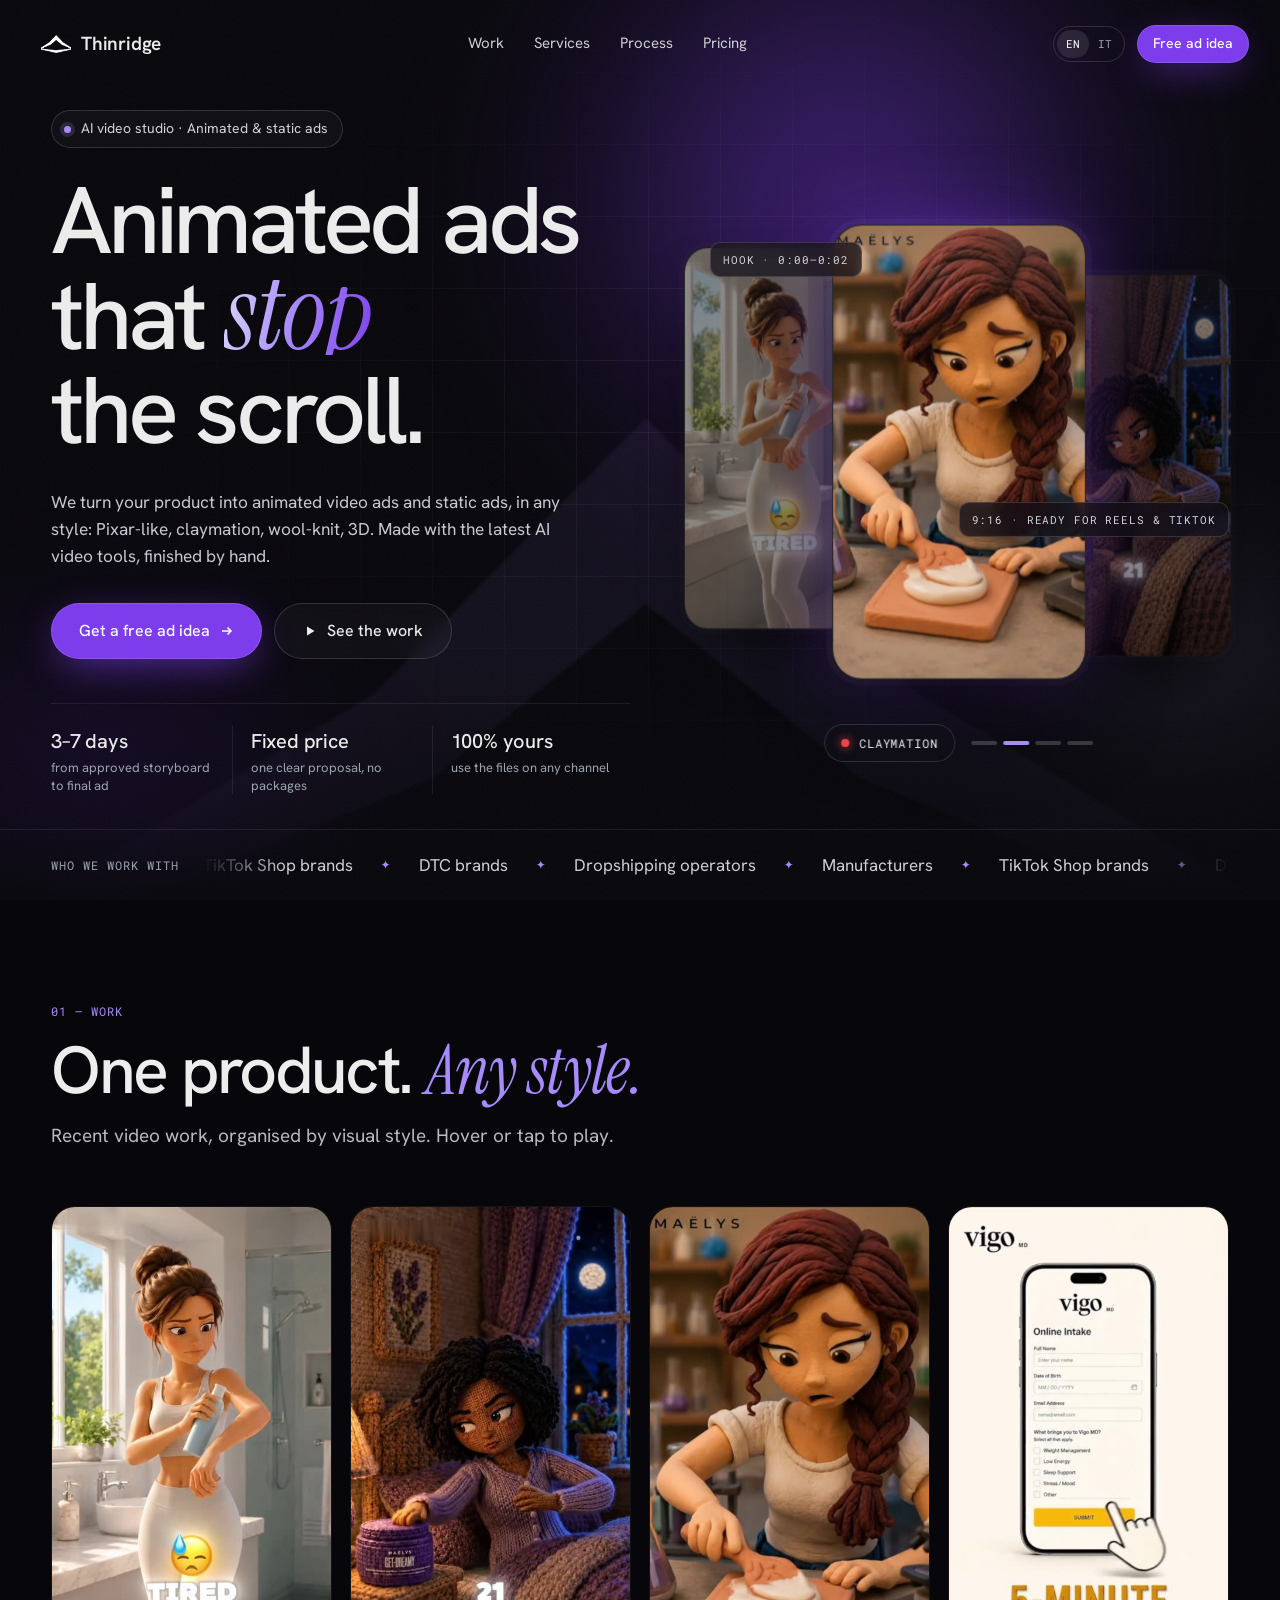
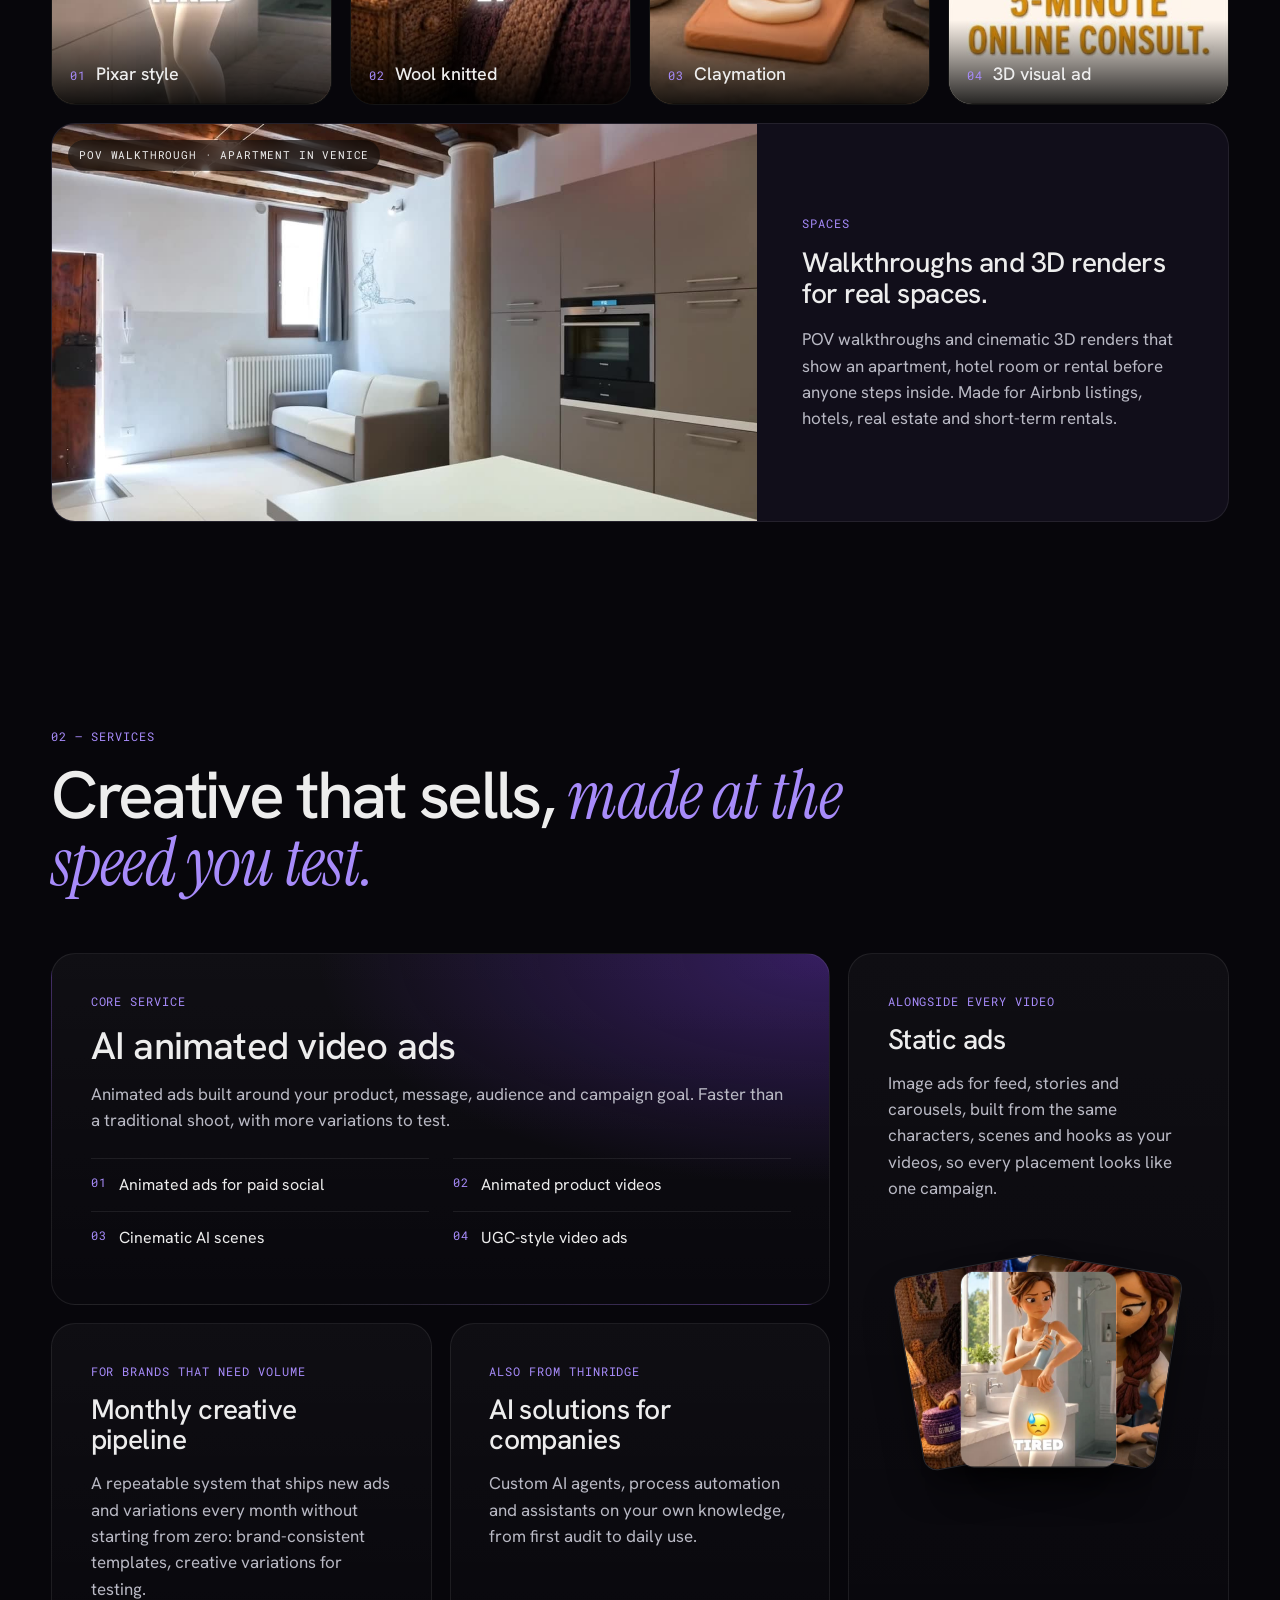
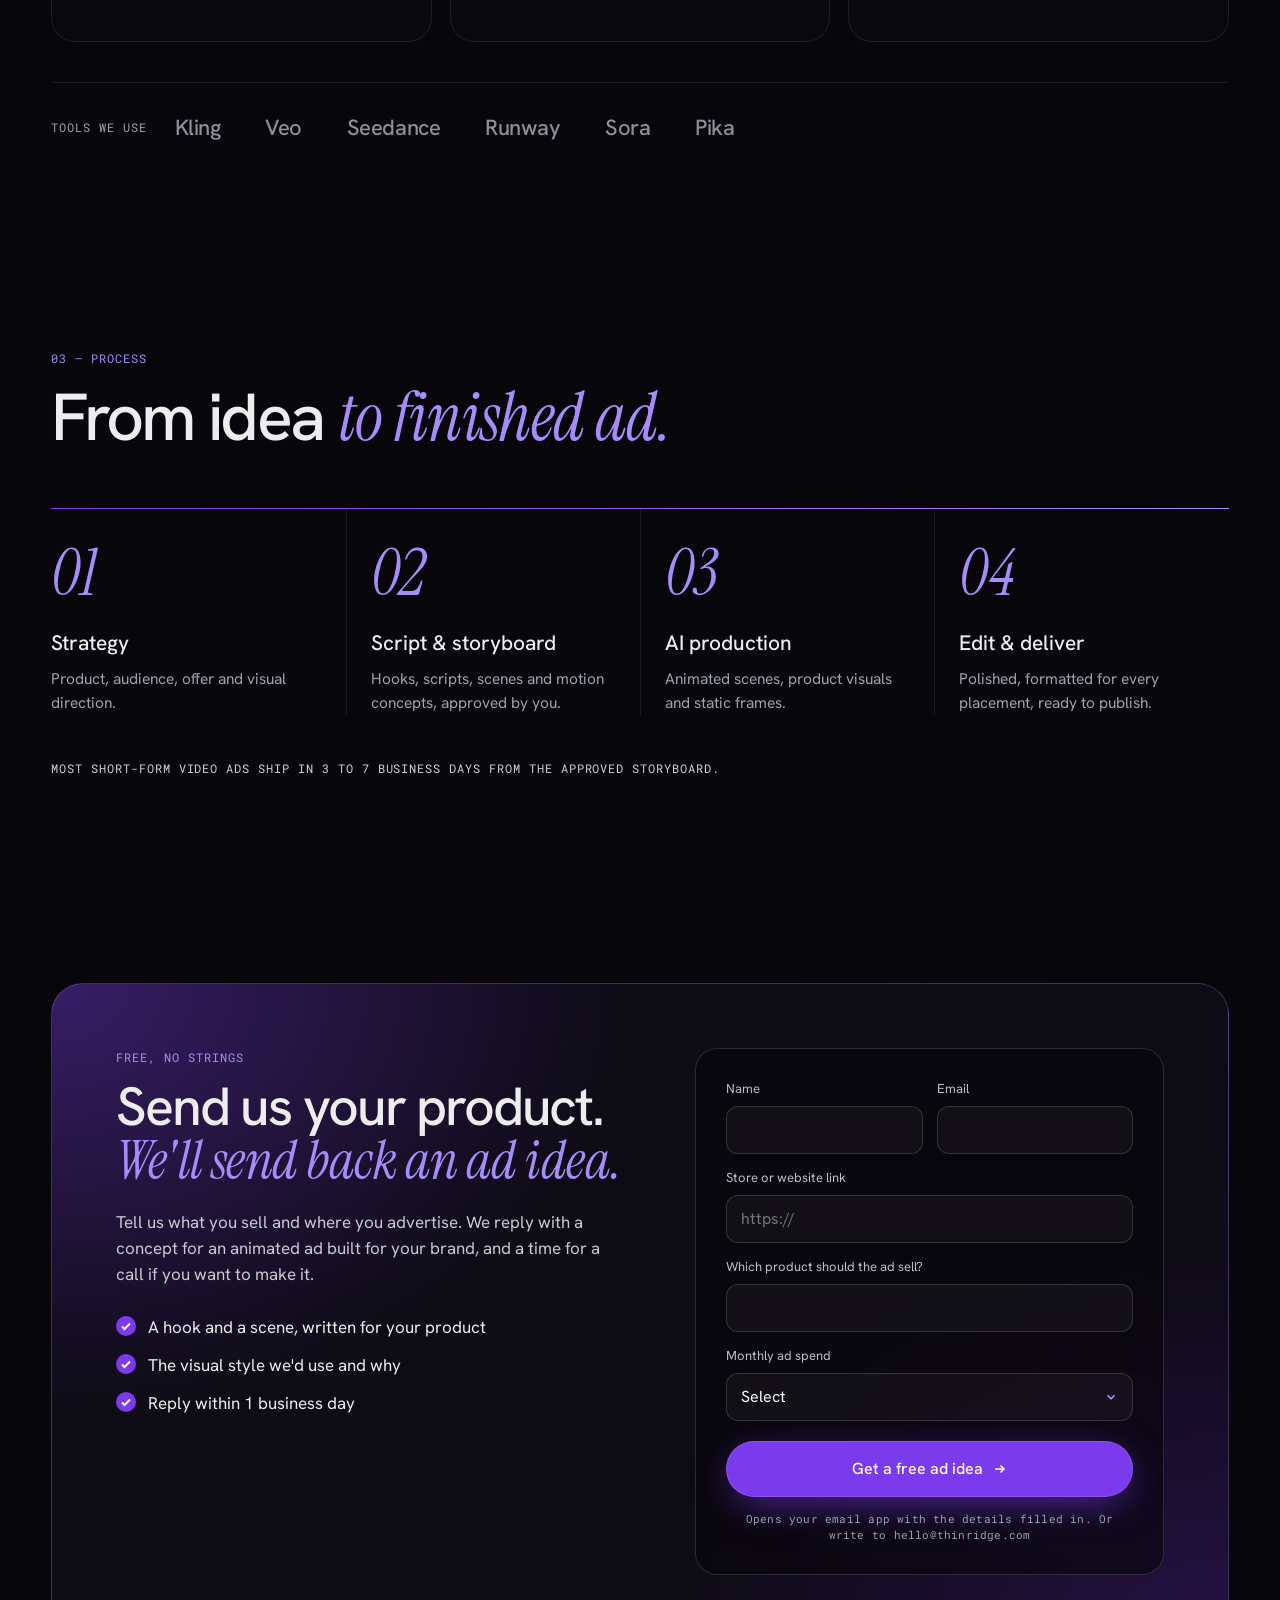
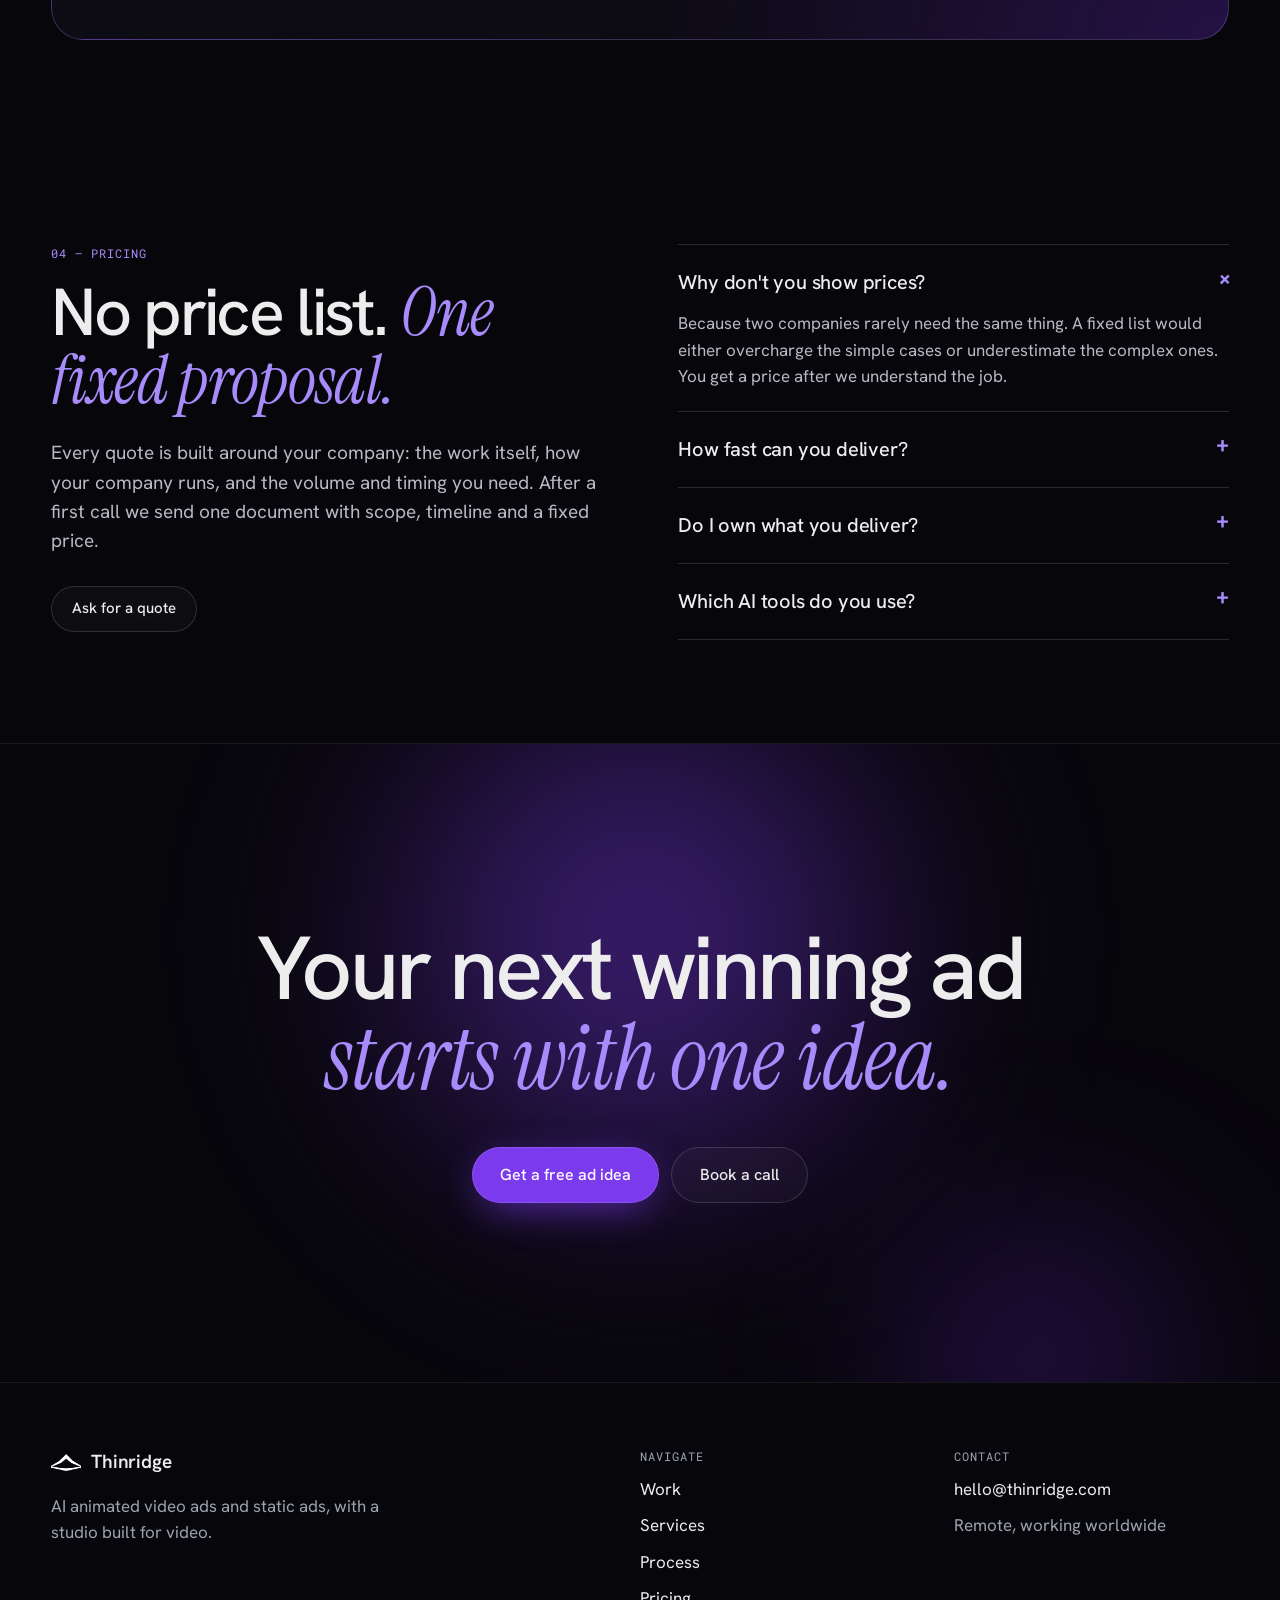
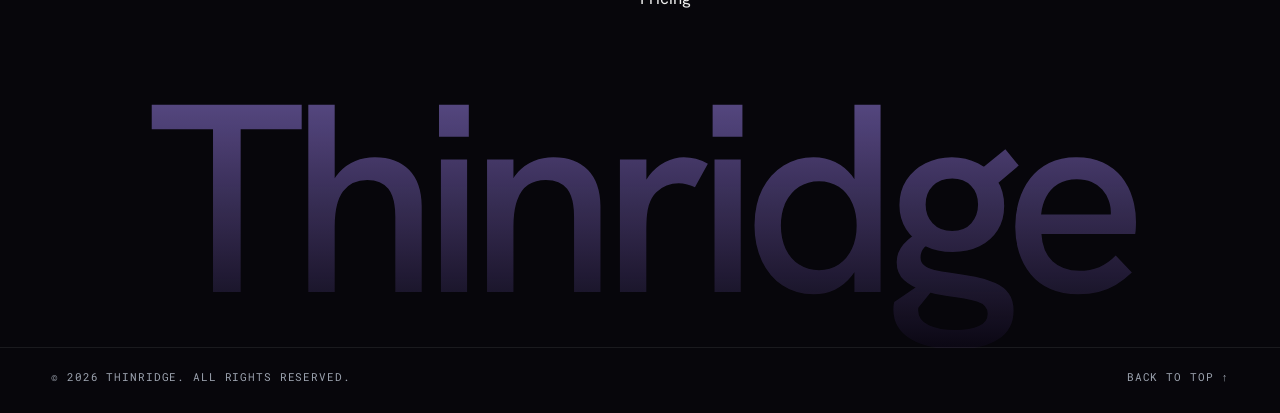
==== index.html @ 82c735d9 "Thinridge site preview" ====
<!doctype html>
<html lang="en">
<head>
<meta charset="utf-8" />
<meta name="viewport" content="width=device-width, initial-scale=1, viewport-fit=cover" />
<title>Thinridge — AI animated video ads & static ads</title>
<meta name="description" content="Thinridge is an AI video studio: animated video ads, static ads and the AI pipelines that keep new creatives coming every month." />
<meta name="theme-color" content="#07060b" />
<meta property="og:title" content="Thinridge — Animated ads that stop the scroll" />
<meta property="og:description" content="AI animated video ads and static ads, made with the latest AI video tools and finished by hand." />
<meta property="og:image" content="assets/og.jpg" />
<link rel="icon" type="image/svg+xml" href="assets/favicon.svg" />
<link rel="preconnect" href="https://fonts.googleapis.com" />
<link rel="preconnect" href="https://fonts.gstatic.com" crossorigin />
<link href="https://fonts.googleapis.com/css2?family=Hanken+Grotesk:wght@400;500;600&family=Instrument+Serif:ital@0;1&family=Roboto+Mono:wght@400;500&display=swap" rel="stylesheet" />
<link rel="preload" as="image" href="assets/reel-clay.jpg" />
<link rel="stylesheet" href="styles.css" />
</head>
<body>
<div class="grain" aria-hidden="true"></div>

<header class="nav" id="nav">
  <a class="brand" href="#top" aria-label="Thinridge home">
    <img src="assets/mark-white.png" alt="" width="34" height="19" />
    <span>Thinridge</span>
  </a>
  <nav class="nav-links" aria-label="Main">
    <a href="#work" data-i18n="nav.work">Work</a>
    <a href="#services" data-i18n="nav.services">Services</a>
    <a href="#process" data-i18n="nav.process">Process</a>
    <a href="#pricing" data-i18n="nav.pricing">Pricing</a>
  </nav>
  <div class="nav-right">
    <div class="lang" role="group" aria-label="Language">
      <button data-lang="en" class="on">EN</button><button data-lang="it">IT</button>
    </div>
    <a class="btn btn-sm btn-primary" href="#idea" data-i18n="cta.idea_short">Free ad idea</a>
    <button class="burger" aria-label="Menu" aria-expanded="false"><span></span><span></span></button>
  </div>
</header>
<div class="mobile-menu" id="mobileMenu">
  <a href="#work" data-i18n="nav.work">Work</a>
  <a href="#services" data-i18n="nav.services">Services</a>
  <a href="#process" data-i18n="nav.process">Process</a>
  <a href="#pricing" data-i18n="nav.pricing">Pricing</a>
  <a href="#idea" class="btn btn-primary" data-i18n="cta.idea">Get a free ad idea</a>
</div>

<main id="top">
<!-- ================= HERO ================= -->
<section class="hero">
  <div class="hero-bg" aria-hidden="true">
    <div class="glow g1"></div><div class="glow g2"></div><div class="glow g3"></div>
    <div class="gridlines"></div>
    <img class="ridge" src="assets/mark-violet.png" alt="" />
  </div>

  <div class="hero-inner">
    <div class="hero-copy">
      <p class="eyebrow reveal"><span class="dot"></span><span data-i18n="hero.eyebrow">AI video studio · Animated &amp; static ads</span></p>
      <h1 class="hero-title">
        <span class="line"><span data-i18n="hero.t1">Animated ads</span></span>
        <span class="line"><span data-i18n="hero.t2">that</span> <em class="serif swap" id="swapWord">stop</em></span>
        <span class="line"><span data-i18n="hero.t3">the scroll.</span></span>
      </h1>
      <p class="hero-sub reveal" data-i18n="hero.sub">We turn your product into animated video ads and static ads, in any style: Pixar-like, claymation, wool-knit, 3D. Made with the latest AI video tools, finished by hand.</p>
      <div class="hero-ctas reveal">
        <a class="btn btn-primary btn-lg" href="#idea"><span data-i18n="cta.idea">Get a free ad idea</span><svg viewBox="0 0 14 14" aria-hidden="true"><path d="M2 7h9M7.5 3.5 11 7l-3.5 3.5" fill="none" stroke="currentColor" stroke-width="1.6"/></svg></a>
        <a class="btn btn-ghost btn-lg" href="#work"><svg viewBox="0 0 14 14" aria-hidden="true"><path d="M4 2.5v9l7.5-4.5z" fill="currentColor"/></svg><span data-i18n="cta.work">See the work</span></a>
      </div>
      <ul class="hero-facts reveal">
        <li><b data-i18n="fact.1a">3–7 days</b><span data-i18n="fact.1b">from approved storyboard to final ad</span></li>
        <li><b data-i18n="fact.2a">Fixed price</b><span data-i18n="fact.2b">one clear proposal, no packages</span></li>
        <li><b data-i18n="fact.3a">100% yours</b><span data-i18n="fact.3b">use the files on any channel</span></li>
      </ul>
    </div>

    <div class="hero-stage" id="stage" aria-label="Showreel">
      <div class="phones">
        <figure class="phone" data-label="Pixar style" data-i18n-label="style.pixar">
          <video muted loop playsinline preload="auto" poster="assets/reel-clay.jpg" src="assets/reel-clay.mp4"></video>
        </figure>
        <figure class="phone" data-label="Claymation" data-i18n-label="style.clay">
          <video muted loop playsinline preload="metadata" poster="assets/reel-3d.jpg" src="assets/reel-3d.mp4"></video>
        </figure>
        <figure class="phone" data-label="Wool knitted" data-i18n-label="style.wool">
          <video muted loop playsinline preload="metadata" poster="assets/reel-wool.jpg" src="assets/reel-wool.mp4"></video>
        </figure>
        <figure class="phone" data-label="3D visual ad" data-i18n-label="style.3d">
          <video muted loop playsinline preload="metadata" poster="assets/reel-pixar.jpg" src="assets/reel-pixar.mp4"></video>
        </figure>
      </div>
      <div class="stage-ui">
        <div class="style-pill"><span class="rec"></span><span class="mono" id="styleLabel">Pixar style</span></div>
        <div class="dots" id="dots"></div>
      </div>
      <div class="float-tag t1 mono"><span data-i18n="tag.hook">Hook</span> · 0:00–0:02</div>
      <div class="float-tag t2 mono"><span data-i18n="tag.format">9:16 · ready for Reels &amp; TikTok</span></div>
    </div>
  </div>

  <div class="hero-bottom">
    <span class="mono muted" data-i18n="hero.who">Who we work with</span>
    <div class="marquee"><div class="track">
      <span data-i18n="seg.1">TikTok Shop brands</span><i>✦</i><span data-i18n="seg.2">DTC brands</span><i>✦</i><span data-i18n="seg.3">Dropshipping operators</span><i>✦</i><span data-i18n="seg.4">Manufacturers</span><i>✦</i><span data-i18n="seg.1">TikTok Shop brands</span><i>✦</i><span data-i18n="seg.2">DTC brands</span><i>✦</i><span data-i18n="seg.3">Dropshipping operators</span><i>✦</i><span data-i18n="seg.4">Manufacturers</span><i>✦</i>
      <span data-i18n="seg.1">TikTok Shop brands</span><i>✦</i><span data-i18n="seg.2">DTC brands</span><i>✦</i><span data-i18n="seg.3">Dropshipping operators</span><i>✦</i><span data-i18n="seg.4">Manufacturers</span><i>✦</i><span data-i18n="seg.1">TikTok Shop brands</span><i>✦</i><span data-i18n="seg.2">DTC brands</span><i>✦</i><span data-i18n="seg.3">Dropshipping operators</span><i>✦</i><span data-i18n="seg.4">Manufacturers</span><i>✦</i>
    </div></div>
  </div>
</section>

<!-- ================= WORK ================= -->
<section class="section" id="work">
  <div class="wrap">
    <div class="sec-head">
      <p class="kicker mono">01 — <span data-i18n="nav.work">Work</span></p>
      <h2 class="reveal"><span data-i18n="work.t1">One product.</span> <em class="serif" data-i18n="work.t2">Any style.</em></h2>
      <p class="lead reveal" data-i18n="work.sub">Recent video work, organised by visual style. Hover or tap to play.</p>
    </div>
    <div class="reels">
      <article class="reel reveal"><video muted loop playsinline preload="none" poster="assets/reel-clay.jpg" src="assets/reel-clay.mp4"></video><div class="reel-cap"><span class="mono">01</span><b data-i18n="style.pixar">Pixar style</b></div></article>
      <article class="reel reveal"><video muted loop playsinline preload="none" poster="assets/reel-wool.jpg" src="assets/reel-wool.mp4"></video><div class="reel-cap"><span class="mono">02</span><b data-i18n="style.wool">Wool knitted</b></div></article>
      <article class="reel reveal"><video muted loop playsinline preload="none" poster="assets/reel-3d.jpg" src="assets/reel-3d.mp4"></video><div class="reel-cap"><span class="mono">03</span><b data-i18n="style.clay">Claymation</b></div></article>
      <article class="reel reveal"><video muted loop playsinline preload="none" poster="assets/reel-pixar.jpg" src="assets/reel-pixar.mp4"></video><div class="reel-cap"><span class="mono">04</span><b data-i18n="style.3d">3D visual ad</b></div></article>
    </div>

    <article class="spaces reveal">
      <div class="spaces-media"><video muted loop playsinline preload="none" poster="assets/space-walkthrough.jpg" src="assets/space-walkthrough.mp4"></video><span class="mono chip" data-i18n="spaces.chip">POV walkthrough · Apartment in Venice</span></div>
      <div class="spaces-copy">
        <p class="kicker mono" data-i18n="spaces.k">Spaces</p>
        <h3 data-i18n="spaces.t">Walkthroughs and 3D renders for real spaces.</h3>
        <p data-i18n="spaces.p">POV walkthroughs and cinematic 3D renders that show an apartment, hotel room or rental before anyone steps inside. Made for Airbnb listings, hotels, real estate and short-term rentals.</p>
      </div>
    </article>
  </div>
</section>

<!-- ================= SERVICES ================= -->
<section class="section" id="services">
  <div class="wrap">
    <div class="sec-head">
      <p class="kicker mono">02 — <span data-i18n="nav.services">Services</span></p>
      <h2 class="reveal"><span data-i18n="svc.t1">Creative that sells,</span> <em class="serif" data-i18n="svc.t2">made at the speed you test.</em></h2>
    </div>
    <div class="bento">
      <article class="card c-video reveal">
        <p class="kicker mono" data-i18n="svc.v.k">Core service</p>
        <h3 data-i18n="svc.v.t">AI animated video ads</h3>
        <p data-i18n="svc.v.p">Animated ads built around your product, message, audience and campaign goal. Faster than a traditional shoot, with more variations to test.</p>
        <ul class="formats">
          <li><span class="mono">01</span><span data-i18n="fmt.1">Animated ads for paid social</span></li>
          <li><span class="mono">02</span><span data-i18n="fmt.2">Animated product videos</span></li>
          <li><span class="mono">03</span><span data-i18n="fmt.3">Cinematic AI scenes</span></li>
          <li><span class="mono">04</span><span data-i18n="fmt.4">UGC-style video ads</span></li>
        </ul>
      </article>
      <article class="card c-static reveal">
        <p class="kicker mono" data-i18n="svc.s.k">Alongside every video</p>
        <h3 data-i18n="svc.s.t">Static ads</h3>
        <p data-i18n="svc.s.p">Image ads for feed, stories and carousels, built from the same characters, scenes and hooks as your videos, so every placement looks like one campaign.</p>
        <div class="static-stack" aria-hidden="true">
          <img src="assets/reel-wool.jpg" alt="" loading="lazy" /><img src="assets/reel-3d.jpg" alt="" loading="lazy" /><img src="assets/reel-clay.jpg" alt="" loading="lazy" />
        </div>
      </article>
      <article class="card c-pipe reveal">
        <p class="kicker mono" data-i18n="svc.p.k">For brands that need volume</p>
        <h3 data-i18n="svc.p.t">Monthly creative pipeline</h3>
        <p data-i18n="svc.p.p">A repeatable system that ships new ads and variations every month without starting from zero: brand-consistent templates, creative variations for testing.</p>
      </article>
      <article class="card c-ai reveal">
        <p class="kicker mono" data-i18n="svc.a.k">Also from Thinridge</p>
        <h3 data-i18n="svc.a.t">AI solutions for companies</h3>
        <p data-i18n="svc.a.p">Custom AI agents, process automation and assistants on your own knowledge, from first audit to daily use.</p>
      </article>
    </div>
    <div class="tools reveal">
      <span class="mono muted" data-i18n="tools">Tools we use</span>
      <ul><li>Kling</li><li>Veo</li><li>Seedance</li><li>Runway</li><li>Sora</li><li>Pika</li></ul>
    </div>
  </div>
</section>

<!-- ================= PROCESS ================= -->
<section class="section" id="process">
  <div class="wrap">
    <div class="sec-head">
      <p class="kicker mono">03 — <span data-i18n="nav.process">Process</span></p>
      <h2 class="reveal"><span data-i18n="proc.t1">From idea</span> <em class="serif" data-i18n="proc.t2">to finished ad.</em></h2>
    </div>
    <ol class="steps">
      <li class="reveal"><span class="num serif">01</span><h4 data-i18n="st.1t">Strategy</h4><p data-i18n="st.1p">Product, audience, offer and visual direction.</p></li>
      <li class="reveal"><span class="num serif">02</span><h4 data-i18n="st.2t">Script &amp; storyboard</h4><p data-i18n="st.2p">Hooks, scripts, scenes and motion concepts, approved by you.</p></li>
      <li class="reveal"><span class="num serif">03</span><h4 data-i18n="st.3t">AI production</h4><p data-i18n="st.3p">Animated scenes, product visuals and static frames.</p></li>
      <li class="reveal"><span class="num serif">04</span><h4 data-i18n="st.4t">Edit &amp; deliver</h4><p data-i18n="st.4p">Polished, formatted for every placement, ready to publish.</p></li>
    </ol>
    <p class="steps-note mono reveal" data-i18n="proc.note">Most short-form video ads ship in 3 to 7 business days from the approved storyboard.</p>
  </div>
</section>

<!-- ================= FREE IDEA ================= -->
<section class="section" id="idea">
  <div class="wrap">
    <div class="offer reveal">
      <div class="offer-copy">
        <p class="kicker mono" data-i18n="idea.k">Free, no strings</p>
        <h2><span data-i18n="idea.t1">Send us your product.</span> <em class="serif" data-i18n="idea.t2">We'll send back an ad idea.</em></h2>
        <p data-i18n="idea.p">Tell us what you sell and where you advertise. We reply with a concept for an animated ad built for your brand, and a time for a call if you want to make it.</p>
        <ul class="ticks">
          <li data-i18n="idea.l1">A hook and a scene, written for your product</li>
          <li data-i18n="idea.l2">The visual style we'd use and why</li>
          <li data-i18n="idea.l3">Reply within 1 business day</li>
        </ul>
      </div>
      <form class="form" id="ideaForm" novalidate>
        <label><span data-i18n="f.name">Name</span><input name="name" autocomplete="name" required /></label>
        <label><span data-i18n="f.email">Email</span><input name="email" type="email" autocomplete="email" required /></label>
        <label class="full"><span data-i18n="f.link">Store or website link</span><input name="link" type="url" placeholder="https://" /></label>
        <label class="full"><span data-i18n="f.product">Which product should the ad sell?</span><input name="product" /></label>
        <label class="full"><span data-i18n="f.budget">Monthly ad spend</span>
          <select name="budget">
            <option value="" data-i18n="f.b0">Select</option>
            <option>&lt; €1k</option><option>€1k – €5k</option><option>€5k – €20k</option><option>€20k+</option>
          </select>
        </label>
        <button class="btn btn-primary btn-lg full" type="submit"><span data-i18n="cta.idea">Get a free ad idea</span><svg viewBox="0 0 14 14" aria-hidden="true"><path d="M2 7h9M7.5 3.5 11 7l-3.5 3.5" fill="none" stroke="currentColor" stroke-width="1.6"/></svg></button>
        <p class="form-note mono full" id="formNote" data-i18n="f.note">Opens your email app with the details filled in. Or write to hello@thinridge.com</p>
      </form>
    </div>
  </div>
</section>

<!-- ================= PRICING / FAQ ================= -->
<section class="section" id="pricing">
  <div class="wrap two">
    <div>
      <p class="kicker mono">04 — <span data-i18n="nav.pricing">Pricing</span></p>
      <h2 class="reveal"><span data-i18n="pr.t1">No price list.</span> <em class="serif" data-i18n="pr.t2">One fixed proposal.</em></h2>
      <p class="lead reveal" data-i18n="pr.p">Every quote is built around your company: the work itself, how your company runs, and the volume and timing you need. After a first call we send one document with scope, timeline and a fixed price.</p>
      <a class="btn btn-ghost reveal" href="mailto:hello@thinridge.com?subject=Quote%20request" data-i18n="cta.quote">Ask for a quote</a>
    </div>
    <div class="faq">
      <details class="reveal" open><summary data-i18n="q1">Why don't you show prices?</summary><p data-i18n="a1">Because two companies rarely need the same thing. A fixed list would either overcharge the simple cases or underestimate the complex ones. You get a price after we understand the job.</p></details>
      <details class="reveal"><summary data-i18n="q2">How fast can you deliver?</summary><p data-i18n="a2">It depends on the scope. Most short-form video ads ship in 3 to 7 business days from the approved storyboard; larger projects follow a timeline agreed in the proposal.</p></details>
      <details class="reveal"><summary data-i18n="q3">Do I own what you deliver?</summary><p data-i18n="a3">Yes. Final videos and images are yours to use across paid ads, social and your own channels.</p></details>
      <details class="reveal"><summary data-i18n="q4">Which AI tools do you use?</summary><p data-i18n="a4">We work with the latest AI video tools, including Kling, Veo, Seedance, Runway, Sora and Pika, combined with creative direction, scene design and careful editing.</p></details>
    </div>
  </div>
</section>

<!-- ================= FINAL CTA ================= -->
<section class="final">
  <div class="final-bg" aria-hidden="true"><div class="glow g1"></div><div class="glow g2"></div></div>
  <div class="wrap center">
    <h2 class="reveal"><span data-i18n="fin.t1">Your next winning ad</span><br/><em class="serif" data-i18n="fin.t2">starts with one idea.</em></h2>
    <div class="hero-ctas center reveal">
      <a class="btn btn-primary btn-lg" href="#idea" data-i18n="cta.idea">Get a free ad idea</a>
      <a class="btn btn-ghost btn-lg" id="bookCall" href="mailto:hello@thinridge.com?subject=Book%20a%20call" data-i18n="cta.call">Book a call</a>
    </div>
  </div>
</section>
</main>

<footer class="footer">
  <div class="wrap foot-grid">
    <div>
      <a class="brand" href="#top"><img src="assets/mark-white.png" alt="" width="34" height="19" /><span>Thinridge</span></a>
      <p class="muted" data-i18n="foot.tag">AI animated video ads and static ads, with a studio built for video.</p>
    </div>
    <div><p class="mono muted" data-i18n="foot.nav">Navigate</p><a href="#work" data-i18n="nav.work">Work</a><a href="#services" data-i18n="nav.services">Services</a><a href="#process" data-i18n="nav.process">Process</a><a href="#pricing" data-i18n="nav.pricing">Pricing</a></div>
    <div><p class="mono muted" data-i18n="foot.contact">Contact</p><a href="mailto:hello@thinridge.com">hello@thinridge.com</a><span class="muted" data-i18n="foot.remote">Remote, working worldwide</span></div>
  </div>
  <div class="wordmark" aria-hidden="true">Thinridge</div>
  <div class="wrap foot-bottom mono muted"><span>© 2026 Thinridge. <span data-i18n="foot.rights">All rights reserved.</span></span><a href="#top" data-i18n="foot.top">Back to top ↑</a></div>
</footer>

<script src="main.js" defer></script>
</body>
</html>
---- styles.css ----
:root{
  --bg:#07060b; --bg2:#0d0b14; --card:#110e1a; --line:rgba(255,255,255,.08); --line2:rgba(255,255,255,.14);
  --text:#ededed; --muted:#9ca3af; --v:#7c3aed; --v2:#a78bfa; --v3:#ddd6fe; --v4:#5b21b6;
  --sans:"Hanken Grotesk",-apple-system,system-ui,"Helvetica Neue",Arial,sans-serif;
  --serif:"Instrument Serif",Georgia,serif; --mono:"Roboto Mono",Menlo,Consolas,monospace;
  --ease:cubic-bezier(.2,.8,.2,1); --pad:clamp(20px,4vw,56px);
}
*{box-sizing:border-box;margin:0;padding:0}
html{scroll-behavior:smooth;-webkit-text-size-adjust:100%}
body{background:var(--bg);color:var(--text);font-family:var(--sans);font-size:17px;line-height:1.55;-webkit-font-smoothing:antialiased;overflow-x:hidden}
img,video{display:block;max-width:100%}
a{color:inherit;text-decoration:none}
button{font:inherit;color:inherit;background:none;border:0;cursor:pointer}
.serif{font-family:var(--serif);font-style:italic;font-weight:400;letter-spacing:-.01em}
.mono{font-family:var(--mono);font-size:12px;letter-spacing:.08em;text-transform:uppercase}
.muted{color:var(--muted)}
.wrap{max-width:1280px;margin:0 auto;padding:0 var(--pad)}
.center{text-align:center;justify-content:center}
.grain{position:fixed;inset:0;pointer-events:none;z-index:100;opacity:.05;background-image:url("data:image/svg+xml,%3Csvg xmlns='http://www.w3.org/2000/svg' width='160' height='160'%3E%3Cfilter id='n'%3E%3CfeTurbulence type='fractalNoise' baseFrequency='.9' numOctaves='2' stitchTiles='stitch'/%3E%3C/filter%3E%3Crect width='100%25' height='100%25' filter='url(%23n)'/%3E%3C/svg%3E")}

/* buttons */
.btn{display:inline-flex;align-items:center;gap:10px;height:46px;padding:0 20px;border-radius:999px;font-weight:500;font-size:15px;white-space:nowrap;transition:transform .35s var(--ease),background .3s,box-shadow .35s,border-color .3s}
.btn svg{width:14px;height:14px;transition:transform .35s var(--ease)}
.btn:hover svg{transform:translateX(3px)}
.btn-lg{height:56px;padding:0 28px;font-size:16px}
.btn-sm{height:38px;padding:0 16px;font-size:14px}
.btn-primary{background:var(--v);color:#fff;box-shadow:0 0 0 1px rgba(255,255,255,.12) inset,0 10px 40px -10px rgba(124,58,237,.8)}
.btn-primary:hover{background:#8b4cf6;transform:translateY(-2px);box-shadow:0 0 0 1px rgba(255,255,255,.2) inset,0 16px 50px -10px rgba(124,58,237,.95)}
.btn-ghost{border:1px solid var(--line2);background:rgba(255,255,255,.03);backdrop-filter:blur(8px)}
.btn-ghost:hover{border-color:var(--v2);transform:translateY(-2px)}

/* nav */
.nav{position:fixed;top:14px;left:50%;transform:translateX(-50%);z-index:50;width:min(1240px,calc(100% - 24px));display:flex;align-items:center;justify-content:space-between;gap:16px;padding:10px 10px 10px 20px;border-radius:999px;border:1px solid transparent;transition:background .4s,border-color .4s,backdrop-filter .4s}
.nav.scrolled{background:rgba(13,11,20,.72);border-color:var(--line);backdrop-filter:blur(16px) saturate(140%)}
.brand{display:inline-flex;align-items:center;gap:10px;font-weight:600;font-size:19px;letter-spacing:-.01em}
.brand img{width:30px;height:auto}
.nav-links{display:flex;gap:30px;font-size:15px;color:#cfcfd6}
.nav-links a{position:relative}
.nav-links a::after{content:"";position:absolute;left:0;right:0;bottom:-4px;height:1px;background:var(--v2);transform:scaleX(0);transform-origin:left;transition:transform .35s var(--ease)}
.nav-links a:hover::after{transform:scaleX(1)}
.nav-right{display:flex;align-items:center;gap:12px}
.lang{display:flex;border:1px solid var(--line2);border-radius:999px;padding:3px}
.lang button{font-family:var(--mono);font-size:11px;padding:5px 9px;border-radius:999px;color:var(--muted)}
.lang button.on{background:rgba(255,255,255,.1);color:#fff}
.burger{display:none;width:38px;height:38px;border-radius:50%;border:1px solid var(--line2);position:relative}
.burger span{position:absolute;left:11px;right:11px;height:1.5px;background:#fff;transition:transform .3s}
.burger span:first-child{top:15px}.burger span:last-child{top:21px}
.burger[aria-expanded=true] span:first-child{transform:translateY(3px) rotate(45deg)}
.burger[aria-expanded=true] span:last-child{transform:translateY(-3px) rotate(-45deg)}
.mobile-menu{position:fixed;inset:0;z-index:40;background:rgba(7,6,11,.96);backdrop-filter:blur(10px);display:flex;flex-direction:column;justify-content:center;align-items:flex-start;gap:22px;padding:0 28px;font-size:34px;opacity:0;pointer-events:none;transition:opacity .35s}
.mobile-menu.open{opacity:1;pointer-events:auto}
.mobile-menu .btn{font-size:16px;margin-top:12px}

/* hero */
.hero{position:relative;min-height:100vh;min-height:100svh;display:flex;flex-direction:column;overflow:hidden;isolation:isolate}
.hero-bg{position:absolute;inset:0;z-index:-1}
.hero-bg::after{content:"";position:absolute;left:0;right:0;bottom:0;height:28%;background:linear-gradient(transparent,var(--bg))}
.glow{position:absolute;border-radius:50%;filter:blur(90px);opacity:.55}
.hero .g1{width:56vw;height:56vw;left:38%;top:-18%;background:radial-gradient(circle,#7c3aed 0%,rgba(124,58,237,0) 65%);animation:drift 18s ease-in-out infinite alternate}
.hero .g2{width:40vw;height:40vw;left:-12%;bottom:-25%;background:radial-gradient(circle,#5b21b6 0%,rgba(91,33,182,0) 65%);animation:drift 22s ease-in-out infinite alternate-reverse}
.hero .g3{width:28vw;height:28vw;right:-6%;bottom:6%;background:radial-gradient(circle,#c4b5fd 0%,rgba(196,181,253,0) 60%);opacity:.22;animation:drift 26s ease-in-out infinite alternate}
@keyframes drift{to{transform:translate3d(-6%,8%,0) scale(1.12)}}
.gridlines{position:absolute;inset:0;background-image:linear-gradient(var(--line) 1px,transparent 1px),linear-gradient(90deg,var(--line) 1px,transparent 1px);background-size:72px 72px;mask-image:radial-gradient(ellipse 70% 60% at 60% 45%,#000 20%,transparent 75%);-webkit-mask-image:radial-gradient(ellipse 70% 60% at 60% 45%,#000 20%,transparent 75%);opacity:.6}
.ridge{position:absolute;width:min(1200px,96vw);left:50%;bottom:-22%;transform:translateX(-50%);opacity:.07;filter:blur(1px)}
.hero-inner{flex:1;display:grid;grid-template-columns:1.05fr .95fr;align-items:center;gap:40px;max-width:1320px;width:100%;margin:0 auto;padding:104px var(--pad) 28px}
.eyebrow{display:inline-flex;align-items:center;gap:10px;padding:7px 14px 7px 12px;border:1px solid var(--line2);border-radius:999px;background:rgba(255,255,255,.03);font-size:14px;color:#d4d4dc;margin-bottom:28px}
.dot{width:7px;height:7px;border-radius:50%;background:var(--v2);box-shadow:0 0 0 4px rgba(167,139,250,.18);animation:pulse 2s infinite}
@keyframes pulse{50%{box-shadow:0 0 0 7px rgba(167,139,250,0)}}
.hero-title{font-weight:500;font-size:clamp(48px,7.4vw,112px);line-height:.94;letter-spacing:-.045em}
.hero-title .line{display:block;overflow:hidden;padding-bottom:.06em}
.hero-title .line>*{display:inline-block}
.hero-title .line{transform:translateY(0)}
.js .hero-title .line>span,.js .hero-title .line>em{transform:translateY(110%);transition:transform 1.1s var(--ease)}
.js.loaded .hero-title .line>span,.js.loaded .hero-title .line>em{transform:none}
.js.loaded .hero-title .line:nth-child(2)>*{transition-delay:.08s}
.js.loaded .hero-title .line:nth-child(3)>*{transition-delay:.16s}
.hero-title em{color:var(--v2);font-size:1.12em;line-height:.8;padding-right:.06em;background:linear-gradient(100deg,#ddd6fe 0%,#a78bfa 45%,#7c3aed 100%);-webkit-background-clip:text;background-clip:text;color:transparent}
.swap{min-width:2.2ch}
.swap.out{animation:swapOut .45s var(--ease) forwards}
.swap.in{animation:swapIn .6s var(--ease) forwards}
@keyframes swapOut{to{opacity:0;transform:translateY(-40%);filter:blur(6px)}}
@keyframes swapIn{from{opacity:0;transform:translateY(40%);filter:blur(6px)}to{opacity:1;transform:none;filter:none}}
.hero-sub{max-width:520px;margin-top:28px;font-size:clamp(17px,1.35vw,20px);color:#c9c9d2}
.hero-ctas{display:flex;flex-wrap:wrap;gap:12px;margin-top:34px}
.hero-facts{list-style:none;display:flex;gap:0;margin-top:44px;border-top:1px solid var(--line);padding-top:22px;max-width:580px}
.hero-facts li{flex:1;padding-right:18px;display:flex;flex-direction:column;gap:2px}
.hero-facts li+li{padding-left:18px;border-left:1px solid var(--line)}
.hero-facts b{font-weight:500;font-size:20px;letter-spacing:-.01em}
.hero-facts span{font-size:13px;color:var(--muted);line-height:1.35}

/* stage */
.hero-stage{position:relative;height:min(620px,70vh);min-height:540px;perspective:1600px}
.phones{position:absolute;inset:0}
.phone{position:absolute;left:50%;top:50%;width:clamp(220px,20vw,290px);aspect-ratio:9/16;margin:0;border-radius:30px;overflow:hidden;background:#000;border:1px solid rgba(255,255,255,.14);box-shadow:0 40px 80px -30px rgba(0,0,0,.9),0 0 0 6px rgba(255,255,255,.03);transition:transform 1.1s var(--ease),opacity .9s var(--ease),filter .9s var(--ease),box-shadow .9s;will-change:transform;transform:translate(-50%,-50%)}
.phone video{width:100%;height:100%;object-fit:cover}
.phone::after{content:"";position:absolute;inset:0;border-radius:inherit;background:linear-gradient(180deg,rgba(255,255,255,.08),transparent 30%);pointer-events:none}
.phone.p0{transform:translate(-50%,-50%) translateZ(80px) rotateY(-8deg);z-index:4;box-shadow:0 50px 100px -30px rgba(0,0,0,.9),0 0 90px -20px rgba(124,58,237,.75),0 0 0 6px rgba(255,255,255,.04)}
.phone.p1{transform:translate(18%,-47%) translateZ(-80px) rotateY(-24deg) scale(.84);z-index:3;filter:brightness(.55) saturate(.85)}
.phone.p2{transform:translate(-118%,-53%) translateZ(-80px) rotateY(20deg) scale(.84);z-index:2;filter:brightness(.55) saturate(.85)}
.phone.p3{transform:translate(-50%,-62%) translateZ(-300px) scale(.7);z-index:1;filter:brightness(.3) blur(1px);opacity:.55}
.stage-ui{position:absolute;left:50%;bottom:0;transform:translateX(-50%);display:flex;align-items:center;gap:16px;z-index:6}
.style-pill{display:flex;align-items:center;gap:10px;padding:9px 16px;border-radius:999px;background:rgba(13,11,20,.75);border:1px solid var(--line2);backdrop-filter:blur(10px);white-space:nowrap}
.rec{width:8px;height:8px;border-radius:50%;background:#ef4444;box-shadow:0 0 10px #ef4444;animation:pulse 1.6s infinite}
.dots{display:flex;gap:6px}
.dots button{width:26px;height:4px;border-radius:4px;background:rgba(255,255,255,.18);overflow:hidden;position:relative}
.dots button i{position:absolute;inset:0;background:var(--v2);transform:scaleX(0);transform-origin:left}
.dots button.on i{animation:fill var(--dur,4.5s) linear forwards}
@keyframes fill{to{transform:scaleX(1)}}
.float-tag{position:absolute;z-index:7;padding:8px 12px;border-radius:10px;background:rgba(13,11,20,.7);border:1px solid var(--line2);backdrop-filter:blur(10px);font-size:11px;color:#d4d4dc;animation:bob 6s ease-in-out infinite}
.float-tag.t1{left:4%;top:16%}
.float-tag.t2{right:0;top:58%;animation-delay:-3s}
@keyframes bob{50%{transform:translateY(-10px)}}
.hero-bottom{display:flex;align-items:center;gap:24px;padding:22px var(--pad);border-top:1px solid var(--line);max-width:1320px;width:100%;margin:0 auto}
.hero-bottom>.mono{white-space:nowrap}
.marquee{overflow:hidden;flex:1;mask-image:linear-gradient(90deg,transparent,#000 8%,#000 92%,transparent);-webkit-mask-image:linear-gradient(90deg,transparent,#000 8%,#000 92%,transparent)}
.track{display:flex;gap:28px;width:max-content;animation:marq 34s linear infinite;font-size:17px;color:#cfcfd6;white-space:nowrap}
.track i{color:var(--v2);font-style:normal;font-size:12px;align-self:center}
@keyframes marq{to{transform:translateX(-50%)}}

/* sections */
.section{padding:clamp(72px,8vw,120px) 0;position:relative}
.sec-head{display:grid;grid-template-columns:1fr;gap:16px;margin-bottom:56px;max-width:900px}
.kicker{color:var(--v2)}
h2{font-weight:500;font-size:clamp(38px,5.2vw,76px);line-height:1;letter-spacing:-.04em}
h2 em{color:var(--v2)}
h3{font-weight:500;font-size:clamp(24px,2.2vw,32px);line-height:1.1;letter-spacing:-.02em}
.lead{color:#b9b9c4;font-size:19px;max-width:640px}

/* work */
.reels{display:grid;grid-template-columns:repeat(4,1fr);gap:18px}
.reel{position:relative;aspect-ratio:9/16;border-radius:24px;overflow:hidden;background:#000;border:1px solid var(--line);cursor:pointer;transition:transform .6s var(--ease),border-color .4s}
.reel video{width:100%;height:100%;object-fit:cover;transition:transform 1.2s var(--ease)}
.reel:hover{transform:translateY(-6px);border-color:rgba(167,139,250,.5)}
.reel:hover video{transform:scale(1.03)}
.reel-cap{position:absolute;left:0;right:0;bottom:0;padding:40px 18px 16px;display:flex;align-items:baseline;gap:10px;background:linear-gradient(transparent,rgba(0,0,0,.85))}
.reel-cap b{font-weight:500;font-size:18px}
.reel-cap .mono{color:var(--v2)}
.spaces{margin-top:18px;display:grid;grid-template-columns:1.5fr 1fr;border:1px solid var(--line);border-radius:24px;overflow:hidden;background:var(--card)}
.spaces-media{position:relative;aspect-ratio:16/9;background:#000}
.spaces-media video{width:100%;height:100%;object-fit:cover}
.chip{position:absolute;left:16px;top:16px;padding:7px 11px;border-radius:999px;background:rgba(0,0,0,.55);backdrop-filter:blur(8px);font-size:10.5px}
.spaces-copy{padding:clamp(24px,3.5vw,48px);display:flex;flex-direction:column;justify-content:center;gap:16px}
.spaces-copy p:not(.kicker){color:#b9b9c4}

/* services */
.bento{display:grid;grid-template-columns:repeat(6,1fr);gap:18px}
.card{position:relative;border:1px solid var(--line);border-radius:24px;background:linear-gradient(180deg,rgba(255,255,255,.035),rgba(255,255,255,.01));padding:clamp(24px,3vw,40px);display:flex;flex-direction:column;gap:14px;overflow:hidden;transition:border-color .4s}
.card:hover{border-color:rgba(167,139,250,.4)}
.card>p:not(.kicker){color:#b9b9c4}
.c-video{grid-column:span 4;background:radial-gradient(120% 120% at 100% 0%,rgba(124,58,237,.35),transparent 55%),linear-gradient(180deg,rgba(255,255,255,.04),rgba(255,255,255,.01))}
.c-video h3{font-size:clamp(30px,3vw,44px)}
.c-static{grid-column:span 2;grid-row:span 2}
.c-pipe,.c-ai{grid-column:span 2}
.formats{list-style:none;display:grid;grid-template-columns:1fr 1fr;gap:0 24px;margin-top:10px}
.formats li{display:flex;gap:12px;padding:14px 0;border-top:1px solid var(--line);font-size:16px}
.formats .mono{color:var(--v2)}
.static-stack{position:relative;flex:1;min-height:260px;margin-top:10px}
.static-stack img{position:absolute;width:52%;aspect-ratio:4/5;object-fit:cover;border-radius:14px;border:1px solid var(--line2);box-shadow:0 20px 40px -10px rgba(0,0,0,.7);left:24%;top:8%;transition:transform .8s var(--ease)}
.static-stack img:nth-child(1){transform:rotate(-10deg) translateX(-34%)}
.static-stack img:nth-child(2){transform:rotate(9deg) translateX(34%)}
.static-stack img:nth-child(3){transform:translateY(8%)}
.c-static:hover .static-stack img:nth-child(1){transform:rotate(-14deg) translateX(-44%)}
.c-static:hover .static-stack img:nth-child(2){transform:rotate(13deg) translateX(44%)}
.tools{display:flex;align-items:center;gap:28px;flex-wrap:wrap;margin-top:40px;padding-top:28px;border-top:1px solid var(--line)}
.tools ul{list-style:none;display:flex;gap:clamp(18px,3.5vw,48px);flex-wrap:wrap;font-size:22px;font-weight:500;letter-spacing:-.02em;color:#8f8f9c}
.tools li{transition:color .3s}
.tools li:hover{color:#fff}

/* process */
.steps{list-style:none;display:grid;grid-template-columns:repeat(4,1fr);border-top:1px solid var(--line2);position:relative}
.steps::before{content:"";position:absolute;left:0;top:-1px;height:1px;width:var(--prog,0%);background:linear-gradient(90deg,var(--v),var(--v2));transition:width 1.6s var(--ease)}
.steps li{padding:32px 24px 0 0}
.steps li+li{padding-left:24px;border-left:1px solid var(--line)}
.num{display:block;font-size:64px;line-height:1;color:var(--v2);margin-bottom:22px}
.steps h4{font-weight:500;font-size:21px;margin-bottom:8px}
.steps p{color:var(--muted);font-size:15.5px}
.steps-note{margin-top:44px;color:#cfcfd6;font-size:12px}

/* offer */
.offer{display:grid;grid-template-columns:1.1fr 1fr;gap:clamp(28px,5vw,72px);padding:clamp(28px,5vw,64px);border-radius:32px;border:1px solid rgba(167,139,250,.28);background:radial-gradient(90% 120% at 0% 0%,rgba(124,58,237,.38),transparent 55%),radial-gradient(80% 100% at 100% 100%,rgba(91,33,182,.3),transparent 60%),var(--bg2);position:relative;overflow:hidden}
.offer h2{font-size:clamp(34px,4.2vw,60px);margin:14px 0 20px}
.offer-copy>p:not(.kicker){color:#c9c9d2;max-width:520px}
.ticks{list-style:none;margin-top:26px;display:grid;gap:12px}
.ticks li{display:flex;gap:12px;align-items:flex-start}
.ticks li::before{content:"";flex:none;width:20px;height:20px;margin-top:2px;border-radius:50%;background:var(--v) url("data:image/svg+xml,%3Csvg xmlns='http://www.w3.org/2000/svg' viewBox='0 0 20 20'%3E%3Cpath d='M6 10.5l2.5 2.5L14 7.5' fill='none' stroke='white' stroke-width='2'/%3E%3C/svg%3E") center/100% no-repeat}
.form{display:grid;grid-template-columns:1fr 1fr;gap:14px;align-content:start;background:rgba(7,6,11,.6);border:1px solid var(--line2);border-radius:22px;padding:clamp(20px,2.5vw,30px);backdrop-filter:blur(10px)}
.form .full{grid-column:1/-1}
.form label{display:flex;flex-direction:column;gap:7px;font-size:13px;color:#bdbdc8}
.form input,.form select{height:48px;border-radius:12px;border:1px solid var(--line2);background:rgba(255,255,255,.04);color:#fff;padding:0 14px;font:inherit;font-size:16px;outline:none;transition:border-color .3s,box-shadow .3s;width:100%;appearance:none;-webkit-appearance:none}
.form select{background-image:url("data:image/svg+xml,%3Csvg xmlns='http://www.w3.org/2000/svg' viewBox='0 0 12 12'%3E%3Cpath d='M3 4.5 6 7.5 9 4.5' fill='none' stroke='%23a78bfa' stroke-width='1.5'/%3E%3C/svg%3E");background-repeat:no-repeat;background-position:right 14px center;background-size:14px}
.form select option{background:#110e1a}
.form input:focus,.form select:focus{border-color:var(--v2);box-shadow:0 0 0 4px rgba(124,58,237,.2)}
.form input.err{border-color:#f87171}
.form button{justify-content:center;margin-top:6px}
.form-note{font-size:10.5px;color:var(--muted);text-align:center;text-transform:none;letter-spacing:.02em}

/* pricing */
.two{display:grid;grid-template-columns:1fr 1fr;gap:clamp(32px,6vw,96px);align-items:start}
.two h2{margin:16px 0 24px}
.two .btn{margin-top:30px}
.faq details{border-top:1px solid var(--line2);padding:22px 0}
.faq details:last-child{border-bottom:1px solid var(--line2)}
.faq summary{list-style:none;cursor:pointer;display:flex;justify-content:space-between;gap:20px;font-size:20px;font-weight:500;letter-spacing:-.01em}
.faq summary::-webkit-details-marker{display:none}
.faq summary::after{content:"+";font-family:var(--mono);color:var(--v2);font-size:22px;line-height:1;transition:transform .35s var(--ease)}
.faq details[open] summary::after{transform:rotate(45deg)}
.faq p{color:#b9b9c4;margin-top:12px;max-width:560px}

/* final */
.final{position:relative;padding:clamp(110px,14vw,200px) 0;overflow:hidden;border-top:1px solid var(--line)}
.final-bg{position:absolute;inset:0;z-index:-1}
.final .g1{width:60vw;height:60vw;left:20%;top:-30%;background:radial-gradient(circle,#7c3aed,transparent 65%)}
.final .g2{width:34vw;height:34vw;right:2%;bottom:-30%;background:radial-gradient(circle,#5b21b6,transparent 62%);opacity:.5}
.final h2{font-size:clamp(44px,7vw,110px)}
.final .hero-ctas{margin-top:44px}

/* footer */
.footer{border-top:1px solid var(--line);padding-top:64px;overflow:hidden}
.foot-grid{display:grid;grid-template-columns:2fr 1fr 1fr;gap:40px}
.foot-grid>div{display:flex;flex-direction:column;gap:10px}
.foot-grid>div:first-child p{max-width:360px;margin-top:6px}
.foot-grid a:hover{color:var(--v2)}
.wordmark{font-weight:500;font-size:clamp(80px,21vw,330px);letter-spacing:-.06em;line-height:.95;padding-bottom:.08em;text-align:center;margin-top:60px;background:linear-gradient(180deg,rgba(167,139,250,.55),rgba(124,58,237,.04));-webkit-background-clip:text;background-clip:text;color:transparent;user-select:none}
.foot-bottom{display:flex;justify-content:space-between;padding-top:20px;padding-bottom:28px;font-size:11px;border-top:1px solid var(--line);margin-top:-1px}

/* reveal */
.js .reveal{opacity:0;transform:translateY(26px);transition:opacity 1s var(--ease),transform 1s var(--ease)}
.js .reveal.in{opacity:1;transform:none}

/* responsive */
@media (max-width:1080px){
  .nav-links{display:none}
  .hero-inner{grid-template-columns:1fr;padding-top:118px;gap:28px}
  .hero-stage{height:520px;min-height:0}
  .reels{grid-template-columns:repeat(2,1fr)}
  .c-video{grid-column:span 6}.c-static{grid-column:span 6;grid-row:auto}.c-pipe,.c-ai{grid-column:span 3}
  .static-stack{min-height:300px}.static-stack img{width:30%;left:35%}
  .offer{grid-template-columns:1fr}
  .two{grid-template-columns:1fr}
}
@media (max-width:720px){
  body{font-size:16px}
  .nav{top:10px;padding:8px 8px 8px 16px}
  .nav-right .btn-sm{display:none}
  .burger{display:block}
  .hero-inner{padding-top:104px}
  .eyebrow{font-size:12.5px;margin-bottom:22px}
  .hero-title{font-size:clamp(46px,13.6vw,72px)}
  .hero-inner{display:flex;flex-direction:column;align-items:stretch;gap:0}
  .hero-copy{display:contents}
  .eyebrow{order:1;align-self:flex-start}.hero-title{order:2}.hero-stage{order:3}.hero .hero-ctas{order:4}.hero-sub{order:5}.hero-facts{order:6}
  .hero .hero-ctas{margin-top:18px;flex-wrap:nowrap}
  .hero .hero-ctas .btn{flex:1 1 auto;justify-content:center;height:54px}
  .hero .hero-ctas .btn-ghost{display:none}
  .hero-sub{margin-top:26px}
  .final h2{font-size:38px}
  .final .hero-ctas{flex-direction:column}
  .final .hero-ctas .btn{justify-content:center}
  .hero-facts{margin-top:32px}
  .hero-facts li{padding-right:10px}.hero-facts li+li{padding-left:10px}
  .hero-facts b{font-size:16px}.hero-facts span{font-size:12px}
  .hero-stage{height:400px;margin-top:8px}
  .phone{width:188px;border-radius:22px}
  .stage-ui{bottom:-4px}
  .float-tag.t2{display:none}
  .phone.p1{transform:translate(-4%,-47%) translateZ(-60px) rotateY(-22deg) scale(.8)}
  .phone.p2{transform:translate(-96%,-53%) translateZ(-60px) rotateY(18deg) scale(.8)}
  .float-tag.t1{left:0;top:10%}
  .hero-bottom{flex-direction:column;align-items:flex-start;gap:12px}
  .marquee{width:100%}
  .reels{gap:12px}.reel{border-radius:18px}
  .reel-cap{padding:30px 12px 12px}.reel-cap b{font-size:15px}
  .spaces{grid-template-columns:1fr}
  .c-pipe,.c-ai{grid-column:span 6}
  .formats{grid-template-columns:1fr}
  .static-stack{min-height:240px}.static-stack img{width:42%;left:29%}
  .steps{grid-template-columns:1fr}
  .steps li,.steps li+li{padding:26px 0;border-left:0;border-bottom:1px solid var(--line)}
  .num{font-size:48px;margin-bottom:12px}
  .form{grid-template-columns:1fr}
  .foot-grid{grid-template-columns:1fr 1fr}
  .foot-grid>div:first-child{grid-column:1/-1}
  .foot-bottom{flex-direction:column;gap:8px}
}
@media (prefers-reduced-motion:reduce){
  *,*::before,*::after{animation:none!important;transition:none!important}
  .js .reveal,.js .hero-title .line>*{opacity:1!important;transform:none!important}
}
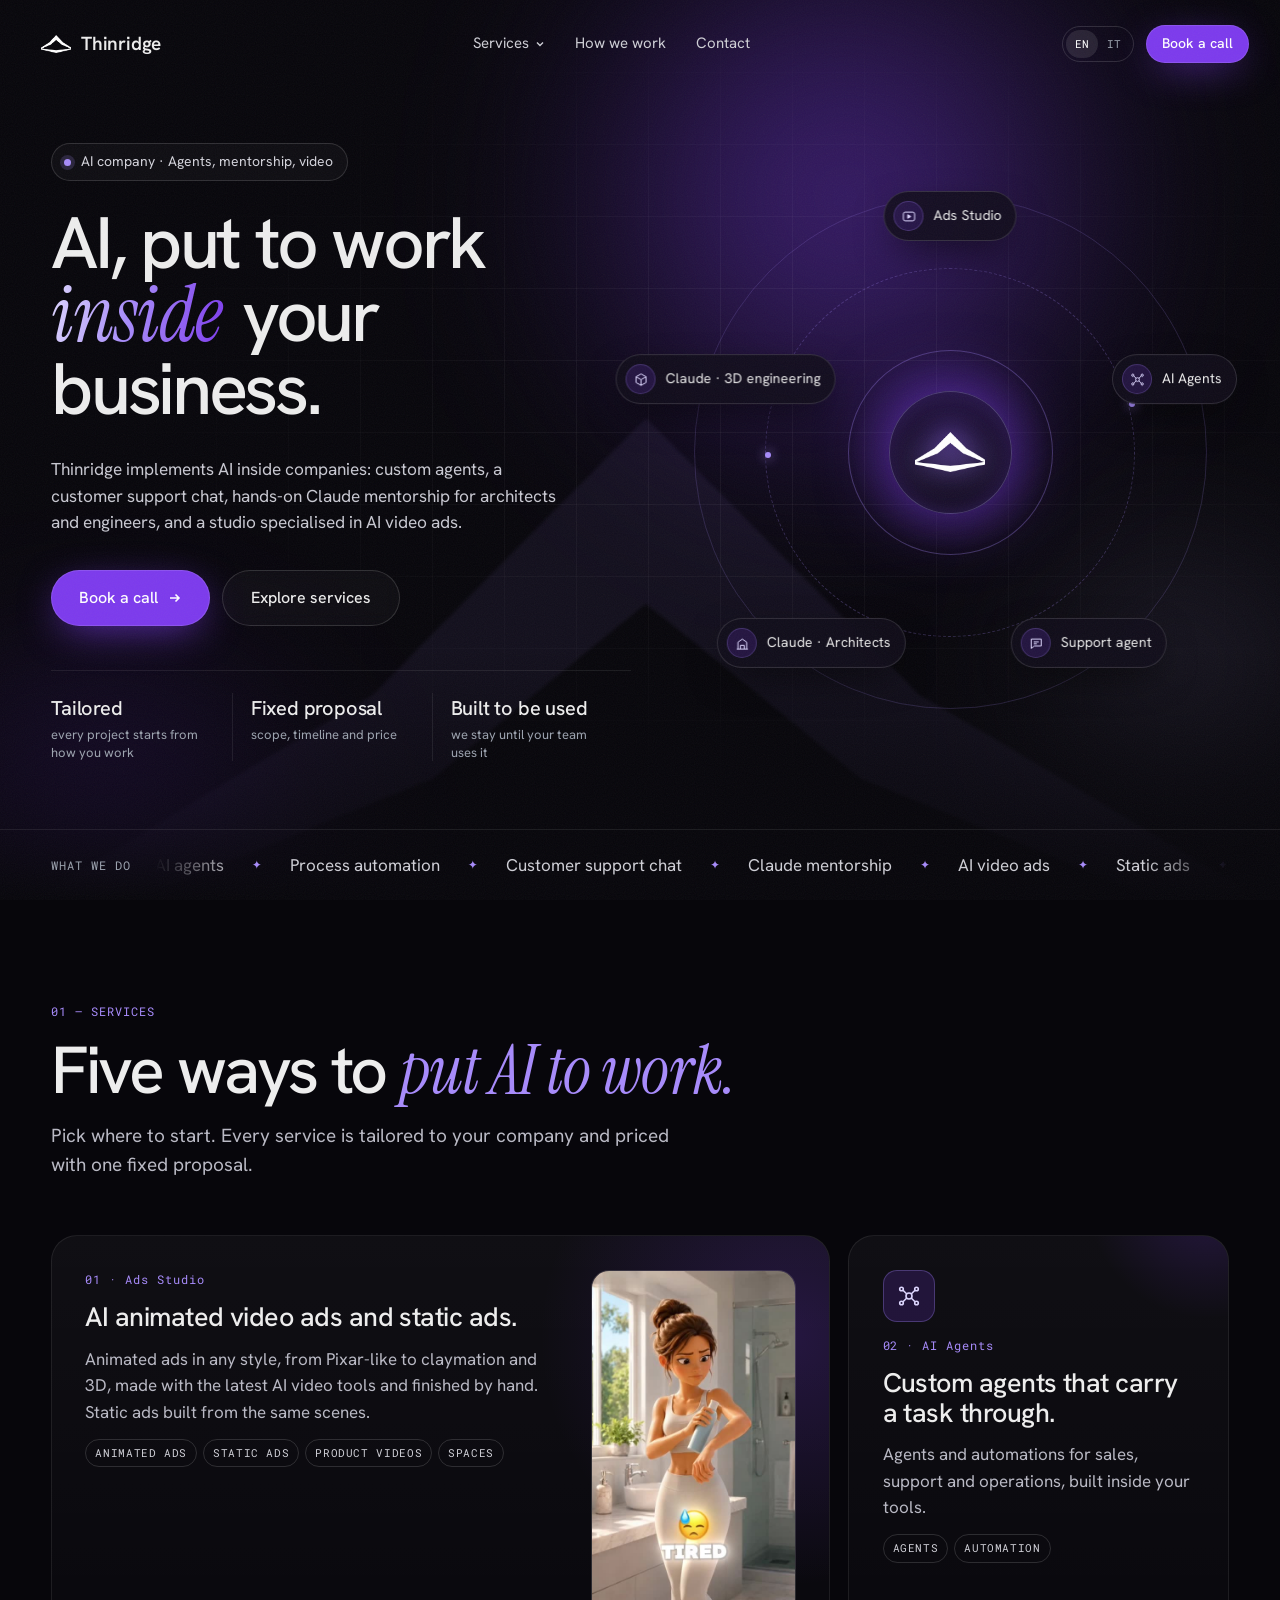
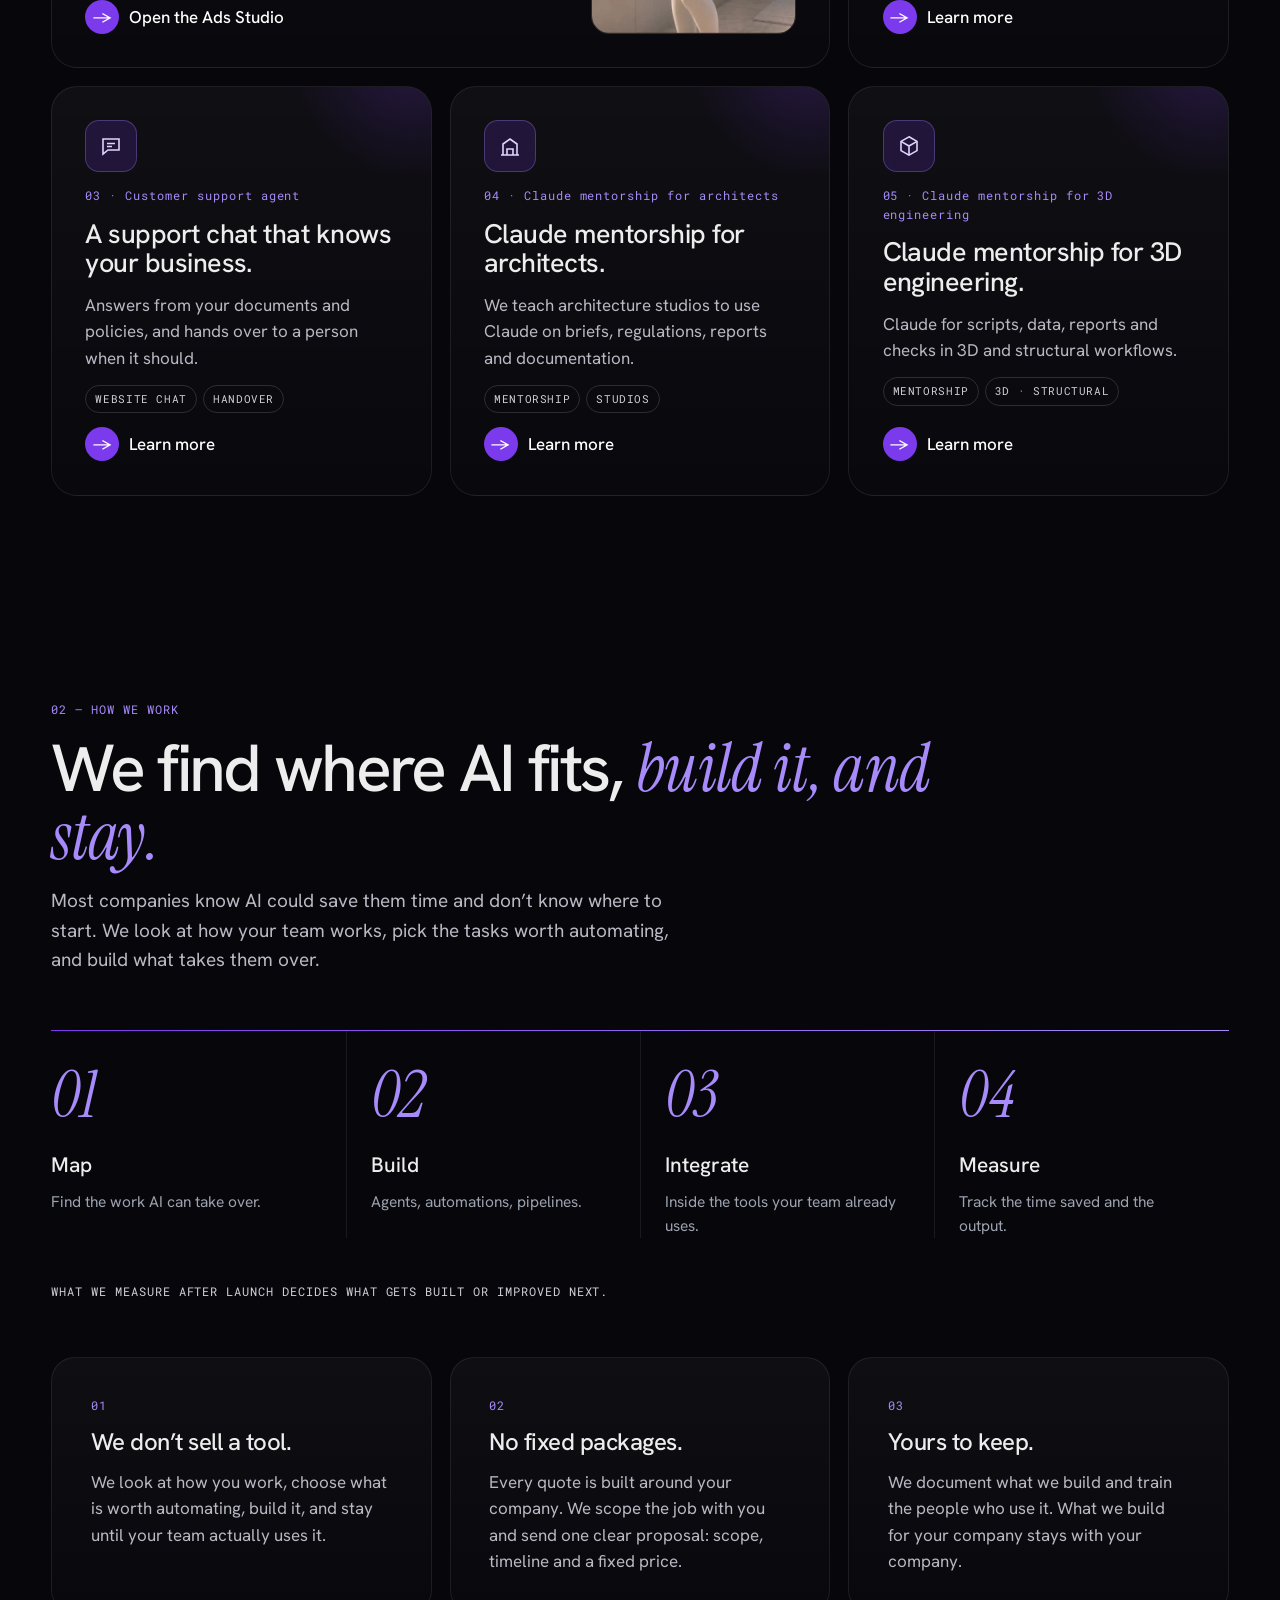
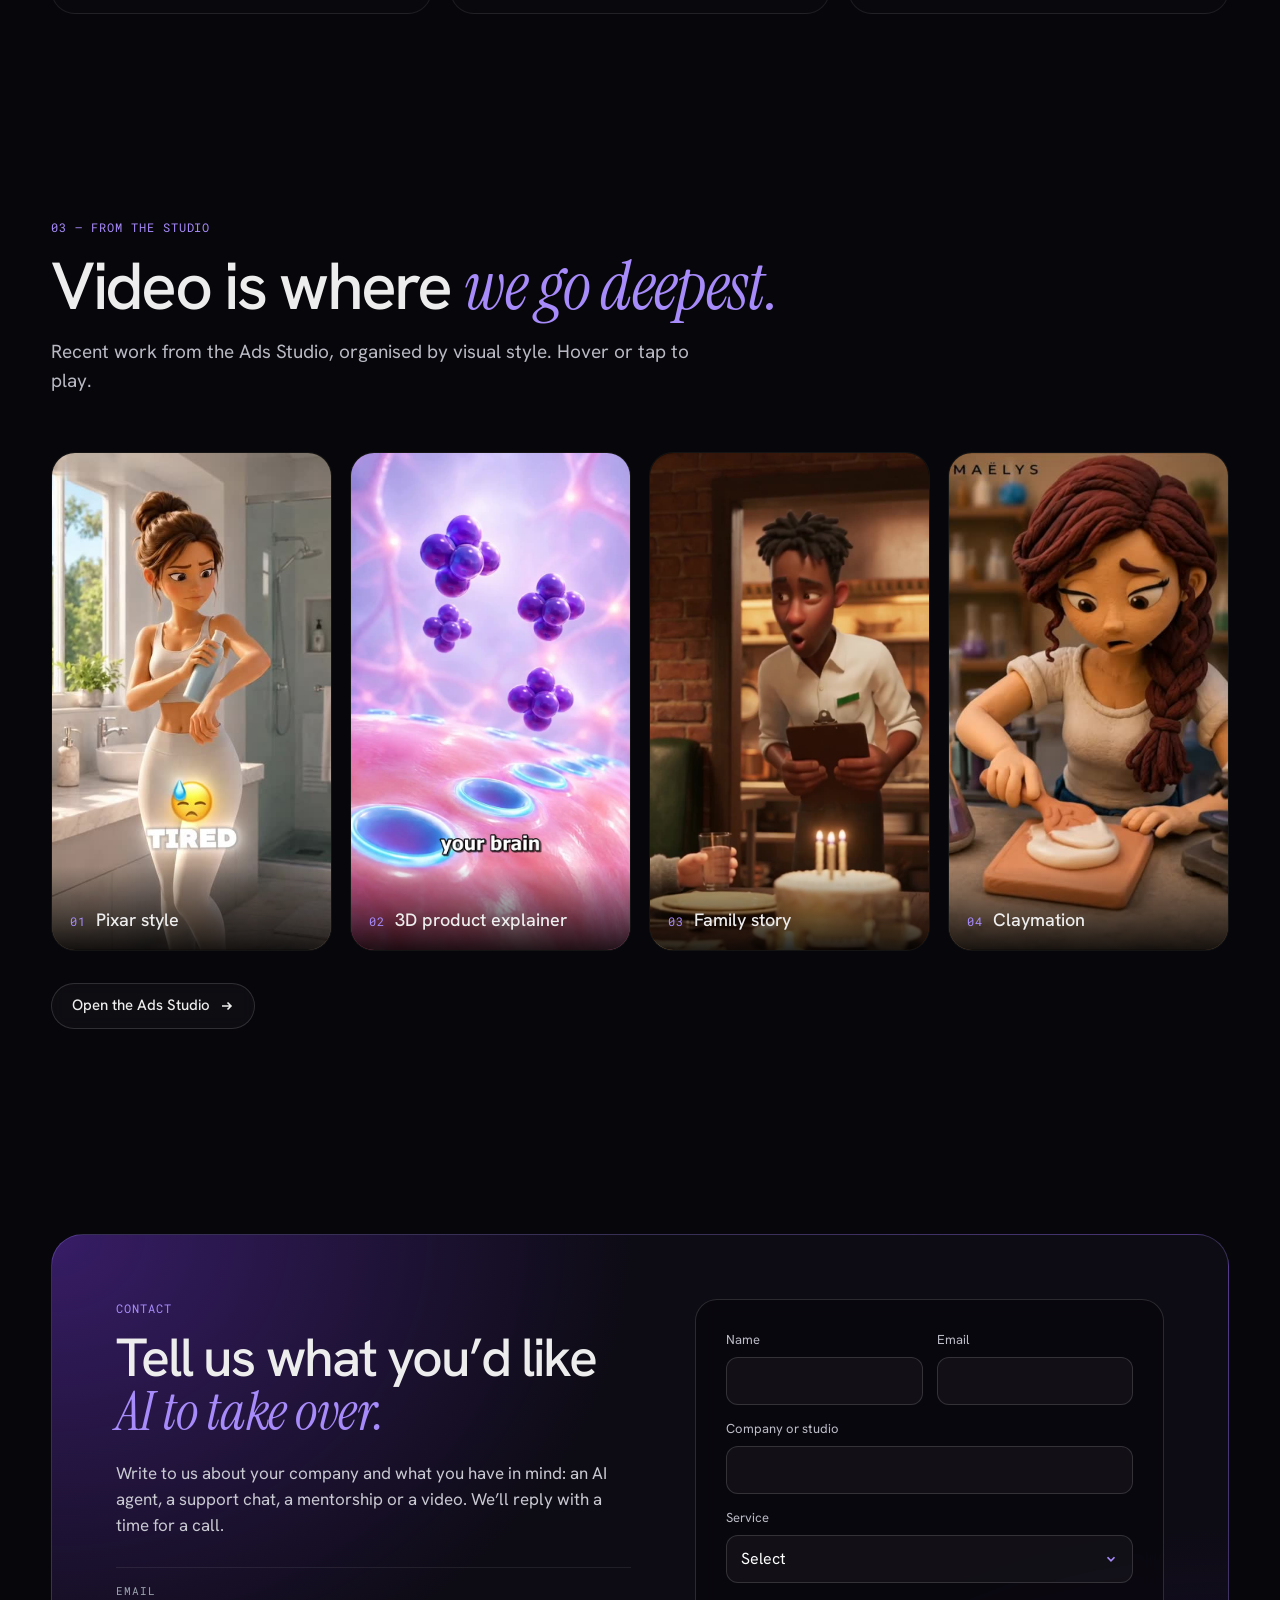
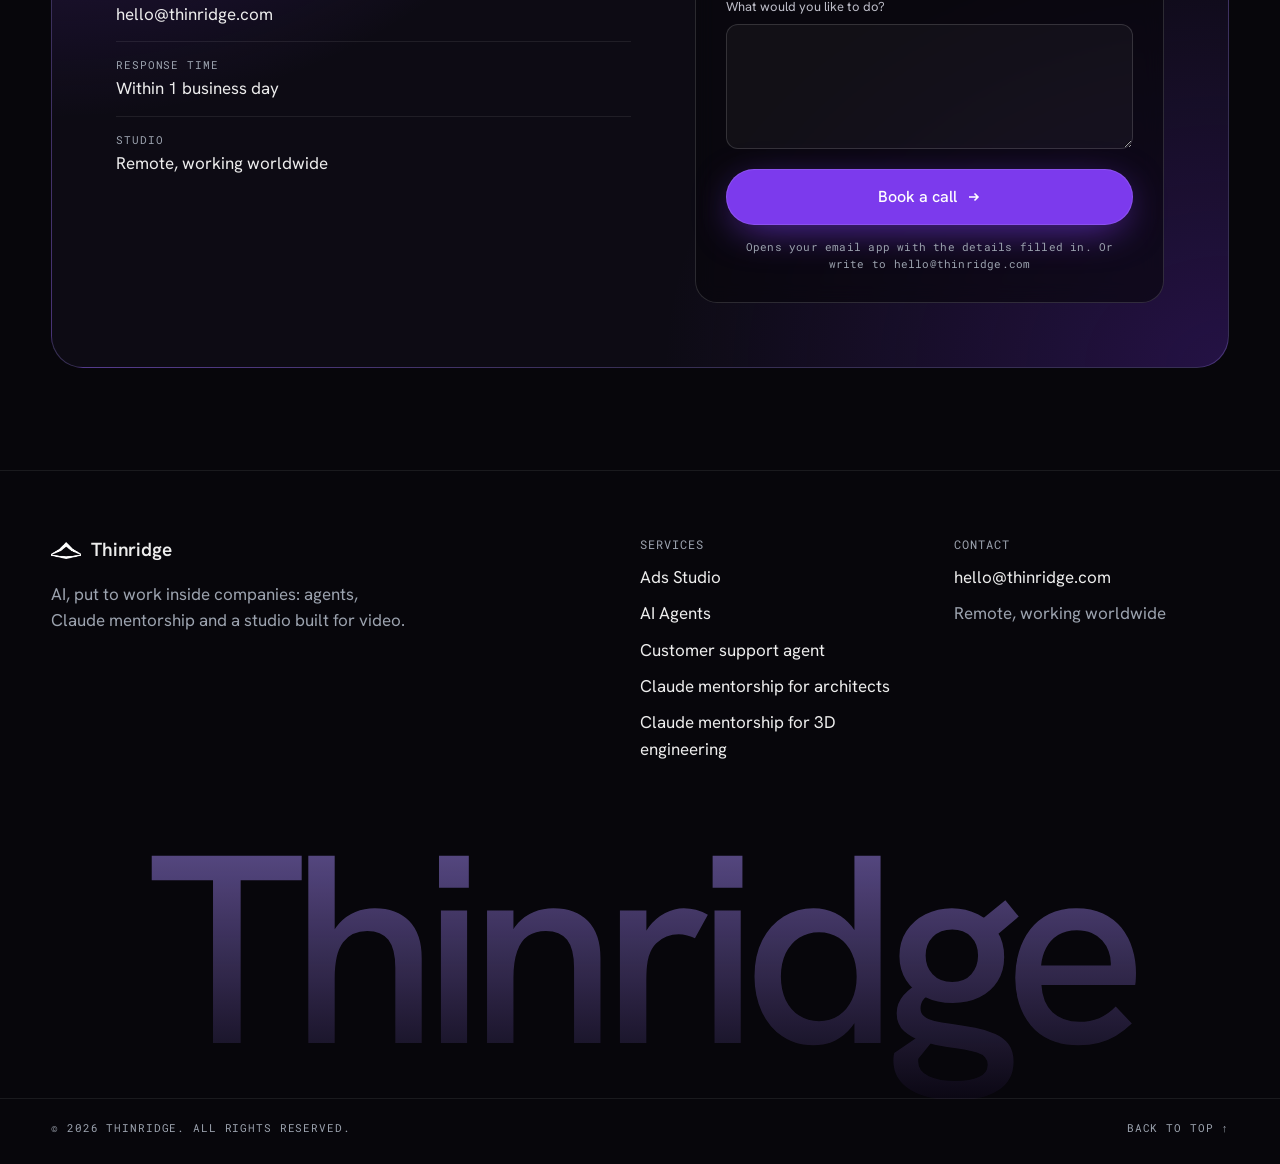
==== commit 6fb0a136: "Multi-page site: homepage, 5 service pages, Ads Studio moved to /ads/ with 8 new reels" ====
--- a/index.html
+++ b/index.html
@@ -3,275 +3,108 @@
 <head>
 <meta charset="utf-8" />
 <meta name="viewport" content="width=device-width, initial-scale=1, viewport-fit=cover" />
-<title>Thinridge — AI animated video ads & static ads</title>
-<meta name="description" content="Thinridge is an AI video studio: animated video ads, static ads and the AI pipelines that keep new creatives coming every month." />
+<title>Thinridge — AI, put to work inside your business</title>
+<meta name="description" content="Thinridge implements AI inside companies: custom AI agents, customer support chat, Claude mentorship for architects and engineers, and an AI ads studio." />
 <meta name="theme-color" content="#07060b" />
-<meta property="og:title" content="Thinridge — Animated ads that stop the scroll" />
-<meta property="og:description" content="AI animated video ads and static ads, made with the latest AI video tools and finished by hand." />
+<meta property="og:title" content="Thinridge — AI, put to work inside your business" />
+<meta property="og:description" content="Thinridge implements AI inside companies: custom AI agents, customer support chat, Claude mentorship for architects and engineers, and an AI ads studio." />
 <meta property="og:image" content="assets/og.jpg" />
 <link rel="icon" type="image/svg+xml" href="assets/favicon.svg" />
 <link rel="preconnect" href="https://fonts.googleapis.com" />
 <link rel="preconnect" href="https://fonts.gstatic.com" crossorigin />
 <link href="https://fonts.googleapis.com/css2?family=Hanken+Grotesk:wght@400;500;600&family=Instrument+Serif:ital@0;1&family=Roboto+Mono:wght@400;500&display=swap" rel="stylesheet" />
-<link rel="preload" as="image" href="assets/reel-clay.jpg" />
 <link rel="stylesheet" href="styles.css" />
 </head>
-<body>
+<body data-title-it="Thinridge — L’AI, messa al lavoro dentro la tua azienda">
 <div class="grain" aria-hidden="true"></div>
-
 <header class="nav" id="nav">
-  <a class="brand" href="#top" aria-label="Thinridge home">
-    <img src="assets/mark-white.png" alt="" width="34" height="19" />
-    <span>Thinridge</span>
-  </a>
+  <a class="brand" href="" aria-label="Thinridge home"><img src="assets/mark-white.png" alt="" width="34" height="19" /><span>Thinridge</span></a>
   <nav class="nav-links" aria-label="Main">
-    <a href="#work" data-i18n="nav.work">Work</a>
-    <a href="#services" data-i18n="nav.services">Services</a>
-    <a href="#process" data-i18n="nav.process">Process</a>
-    <a href="#pricing" data-i18n="nav.pricing">Pricing</a>
+    <div class="dd"><button class="dd-btn" aria-expanded="false" aria-haspopup="true"><span data-it="Servizi">Services</span><svg viewBox="0 0 10 10"><path d="M2 3.5 5 6.5 8 3.5" fill="none" stroke="currentColor" stroke-width="1.4"/></svg></button>
+      <div class="dd-panel"><a href="ads/"><span class="dd-ico"><svg viewBox="0 0 24 24" fill="none" stroke="currentColor" stroke-width="1.6"><rect x="3" y="5" width="18" height="14" rx="3"/><path d="M10 9.2v5.6l4.8-2.8z" fill="currentColor"/></svg></span><span><b data-it="Ads Studio">Ads Studio</b><small data-it="Video ads animate e static ads con l’AI">AI animated video ads and static ads</small></span></a><a href="ai-agents/"><span class="dd-ico"><svg viewBox="0 0 24 24" fill="none" stroke="currentColor" stroke-width="1.6"><circle cx="12" cy="12" r="3"/><circle cx="4.5" cy="5" r="1.8"/><circle cx="19.5" cy="5" r="1.8"/><circle cx="4.5" cy="19" r="1.8"/><circle cx="19.5" cy="19" r="1.8"/><path d="M6 6.3 9.8 10M18 6.3 14.2 10M6 17.7l3.8-3.7M18 17.7l-3.8-3.7"/></svg></span><span><b data-it="AI Agents">AI Agents</b><small data-it="Agenti su misura e automazione per la tua azienda">Custom agents and automation for your company</small></span></a><a href="support-agent/"><span class="dd-ico"><svg viewBox="0 0 24 24" fill="none" stroke="currentColor" stroke-width="1.6"><path d="M4 5h16v11H9l-5 4z"/><path d="M8 9.5h8M8 12.5h5"/></svg></span><span><b data-it="Agente per il customer support">Customer support agent</b><small data-it="Un agente chat AI che risponde dalla tua conoscenza">An AI chat agent that answers from your knowledge</small></span></a><a href="claude-for-architects/"><span class="dd-ico"><svg viewBox="0 0 24 24" fill="none" stroke="currentColor" stroke-width="1.6"><path d="M3 21h18M5 21V10l7-5 7 5v11M9 21v-6h6v6"/></svg></span><span><b data-it="Claude mentorship per architetti">Claude mentorship for architects</b><small data-it="Insegniamo agli studi di architettura a lavorare con Claude">Teaching architecture studios to work with Claude</small></span></a><a href="claude-for-engineering/"><span class="dd-ico"><svg viewBox="0 0 24 24" fill="none" stroke="currentColor" stroke-width="1.6"><path d="M12 2.8 20 7.4v9.2L12 21.2 4 16.6V7.4z"/><path d="M4 7.4 12 12l8-4.6M12 12v9.2"/></svg></span><span><b data-it="Claude mentorship per l’ingegneria 3D">Claude mentorship for 3D engineering</b><small data-it="Claude nei flussi di lavoro 3D e strutturali">Claude for 3D and structural engineering workflows</small></span></a></div></div>
+    <a href="#approach" data-it="Come lavoriamo">How we work</a><a href="#contact" data-it="Contatti">Contact</a>
   </nav>
   <div class="nav-right">
-    <div class="lang" role="group" aria-label="Language">
-      <button data-lang="en" class="on">EN</button><button data-lang="it">IT</button>
-    </div>
-    <a class="btn btn-sm btn-primary" href="#idea" data-i18n="cta.idea_short">Free ad idea</a>
+    <div class="lang" role="group" aria-label="Language"><button data-lang="en" class="on">EN</button><button data-lang="it">IT</button></div>
+    <a class="btn btn-sm btn-primary" href="#contact" data-it="Prenota una call">Book a call</a>
     <button class="burger" aria-label="Menu" aria-expanded="false"><span></span><span></span></button>
   </div>
 </header>
 <div class="mobile-menu" id="mobileMenu">
-  <a href="#work" data-i18n="nav.work">Work</a>
-  <a href="#services" data-i18n="nav.services">Services</a>
-  <a href="#process" data-i18n="nav.process">Process</a>
-  <a href="#pricing" data-i18n="nav.pricing">Pricing</a>
-  <a href="#idea" class="btn btn-primary" data-i18n="cta.idea">Get a free ad idea</a>
+  <a href="">Home</a>
+  <div class="mm-sub"><span class="mono" data-it="Servizi">Services</span><a href="ads/" data-it="Ads Studio">Ads Studio</a><a href="ai-agents/" data-it="AI Agents">AI Agents</a><a href="support-agent/" data-it="Agente per il customer support">Customer support agent</a><a href="claude-for-architects/" data-it="Claude mentorship per architetti">Claude mentorship for architects</a><a href="claude-for-engineering/" data-it="Claude mentorship per l’ingegneria 3D">Claude mentorship for 3D engineering</a></div>
+  <a href="#approach" data-it="Come lavoriamo">How we work</a><a href="#contact" data-it="Contatti">Contact</a>
+  <a href="#contact" class="btn btn-primary" data-it="Prenota una call">Book a call</a>
 </div>
-
-<main id="top">
-<!-- ================= HERO ================= -->
-<section class="hero">
-  <div class="hero-bg" aria-hidden="true">
-    <div class="glow g1"></div><div class="glow g2"></div><div class="glow g3"></div>
-    <div class="gridlines"></div>
-    <img class="ridge" src="assets/mark-violet.png" alt="" />
-  </div>
-
+<main id="top"><section class="hero ph-hero">
+  <div class="hero-bg" aria-hidden="true"><div class="glow g1"></div><div class="glow g2"></div><div class="glow g3"></div><div class="gridlines"></div><img class="ridge" src="assets/mark-violet.png" alt="" /></div>
   <div class="hero-inner">
     <div class="hero-copy">
-      <p class="eyebrow reveal"><span class="dot"></span><span data-i18n="hero.eyebrow">AI video studio · Animated &amp; static ads</span></p>
-      <h1 class="hero-title">
-        <span class="line"><span data-i18n="hero.t1">Animated ads</span></span>
-        <span class="line"><span data-i18n="hero.t2">that</span> <em class="serif swap" id="swapWord">stop</em></span>
-        <span class="line"><span data-i18n="hero.t3">the scroll.</span></span>
-      </h1>
-      <p class="hero-sub reveal" data-i18n="hero.sub">We turn your product into animated video ads and static ads, in any style: Pixar-like, claymation, wool-knit, 3D. Made with the latest AI video tools, finished by hand.</p>
-      <div class="hero-ctas reveal">
-        <a class="btn btn-primary btn-lg" href="#idea"><span data-i18n="cta.idea">Get a free ad idea</span><svg viewBox="0 0 14 14" aria-hidden="true"><path d="M2 7h9M7.5 3.5 11 7l-3.5 3.5" fill="none" stroke="currentColor" stroke-width="1.6"/></svg></a>
-        <a class="btn btn-ghost btn-lg" href="#work"><svg viewBox="0 0 14 14" aria-hidden="true"><path d="M4 2.5v9l7.5-4.5z" fill="currentColor"/></svg><span data-i18n="cta.work">See the work</span></a>
-      </div>
-      <ul class="hero-facts reveal">
-        <li><b data-i18n="fact.1a">3–7 days</b><span data-i18n="fact.1b">from approved storyboard to final ad</span></li>
-        <li><b data-i18n="fact.2a">Fixed price</b><span data-i18n="fact.2b">one clear proposal, no packages</span></li>
-        <li><b data-i18n="fact.3a">100% yours</b><span data-i18n="fact.3b">use the files on any channel</span></li>
-      </ul>
+      
+      <p class="eyebrow reveal"><span class="dot"></span><span data-it="Azienda AI · Agenti, mentorship, video">AI company · Agents, mentorship, video</span></p>
+      <h1 class="hero-title"><span class="line"><span data-it="L’AI, messa al lavoro">AI, put to work</span></span><span class="line"><em class="serif" data-it="dentro">inside</em> <span data-it="la tua">your</span></span><span class="line"><span data-it="azienda.">business.</span></span></h1>
+      <p class="hero-sub reveal" data-it="Thinridge porta l’AI dentro le aziende: agenti su misura, una chat per il customer support, mentorship pratica su Claude per architetti e ingegneri, e uno studio specializzato in video ads con l’AI.">Thinridge implements AI inside companies: custom agents, a customer support chat, hands-on Claude mentorship for architects and engineers, and a studio specialised in AI video ads.</p>
+      <div class="hero-ctas reveal"><a class="btn btn-primary btn-lg" href="#contact"><span data-it="Prenota una call">Book a call</span><svg viewBox="0 0 14 14" aria-hidden="true"><path d="M2 7h9M7.5 3.5 11 7l-3.5 3.5" fill="none" stroke="currentColor" stroke-width="1.6"/></svg></a><a class="btn btn-ghost btn-lg" href="#services"><span data-it="Scopri i servizi">Explore services</span></a></div>
+      <ul class="hero-facts reveal"><li><b data-it="Su misura">Tailored</b><span data-it="ogni progetto parte da come lavorate">every project starts from how you work</span></li><li><b data-it="Proposta fissa">Fixed proposal</b><span data-it="scope, tempi e prezzo">scope, timeline and price</span></li><li><b data-it="Fatto per essere usato">Built to be used</b><span data-it="restiamo finché il team lo usa">we stay until your team uses it</span></li></ul>
     </div>
-
-    <div class="hero-stage" id="stage" aria-label="Showreel">
-      <div class="phones">
-        <figure class="phone" data-label="Pixar style" data-i18n-label="style.pixar">
-          <video muted loop playsinline preload="auto" poster="assets/reel-clay.jpg" src="assets/reel-clay.mp4"></video>
-        </figure>
-        <figure class="phone" data-label="Claymation" data-i18n-label="style.clay">
-          <video muted loop playsinline preload="metadata" poster="assets/reel-3d.jpg" src="assets/reel-3d.mp4"></video>
-        </figure>
-        <figure class="phone" data-label="Wool knitted" data-i18n-label="style.wool">
-          <video muted loop playsinline preload="metadata" poster="assets/reel-wool.jpg" src="assets/reel-wool.mp4"></video>
-        </figure>
-        <figure class="phone" data-label="3D visual ad" data-i18n-label="style.3d">
-          <video muted loop playsinline preload="metadata" poster="assets/reel-pixar.jpg" src="assets/reel-pixar.mp4"></video>
-        </figure>
-      </div>
-      <div class="stage-ui">
-        <div class="style-pill"><span class="rec"></span><span class="mono" id="styleLabel">Pixar style</span></div>
-        <div class="dots" id="dots"></div>
-      </div>
-      <div class="float-tag t1 mono"><span data-i18n="tag.hook">Hook</span> · 0:00–0:02</div>
-      <div class="float-tag t2 mono"><span data-i18n="tag.format">9:16 · ready for Reels &amp; TikTok</span></div>
-    </div>
+    <div class="visual reveal"><div class="orbit" style="--R:min(236px,40vw)">
+  <div class="ring r1"></div>
+  <div class="spin rev"><div class="ring r2"></div><span class="dotp" style="left:14%;top:50%"></span><span class="dotp" style="right:14%;top:40%"></span></div>
+  <div class="ring r3"></div>
+  <div class="core"><img src="assets/mark-white.png" alt="" /></div>
+  <div class="spin"><div class="sat" style="transform:rotate(-90.0deg) translateX(var(--R)) rotate(90.0deg)"><div class="chip-o"><a href="ads/"><span class="dd-ico"><svg viewBox="0 0 24 24" fill="none" stroke="currentColor" stroke-width="1.6"><rect x="3" y="5" width="18" height="14" rx="3"/><path d="M10 9.2v5.6l4.8-2.8z" fill="currentColor"/></svg></span><span data-it="Ads Studio">Ads Studio</span></a></div></div><div class="sat" style="transform:rotate(-18.0deg) translateX(var(--R)) rotate(18.0deg)"><div class="chip-o"><a href="ai-agents/"><span class="dd-ico"><svg viewBox="0 0 24 24" fill="none" stroke="currentColor" stroke-width="1.6"><circle cx="12" cy="12" r="3"/><circle cx="4.5" cy="5" r="1.8"/><circle cx="19.5" cy="5" r="1.8"/><circle cx="4.5" cy="19" r="1.8"/><circle cx="19.5" cy="19" r="1.8"/><path d="M6 6.3 9.8 10M18 6.3 14.2 10M6 17.7l3.8-3.7M18 17.7l-3.8-3.7"/></svg></span><span data-it="AI Agents">AI Agents</span></a></div></div><div class="sat" style="transform:rotate(54.0deg) translateX(var(--R)) rotate(-54.0deg)"><div class="chip-o"><a href="support-agent/"><span class="dd-ico"><svg viewBox="0 0 24 24" fill="none" stroke="currentColor" stroke-width="1.6"><path d="M4 5h16v11H9l-5 4z"/><path d="M8 9.5h8M8 12.5h5"/></svg></span><span data-it="Agente di supporto">Support agent</span></a></div></div><div class="sat" style="transform:rotate(126.0deg) translateX(var(--R)) rotate(-126.0deg)"><div class="chip-o"><a href="claude-for-architects/"><span class="dd-ico"><svg viewBox="0 0 24 24" fill="none" stroke="currentColor" stroke-width="1.6"><path d="M3 21h18M5 21V10l7-5 7 5v11M9 21v-6h6v6"/></svg></span><span data-it="Claude · Architetti">Claude · Architects</span></a></div></div><div class="sat" style="transform:rotate(198.0deg) translateX(var(--R)) rotate(-198.0deg)"><div class="chip-o"><a href="claude-for-engineering/"><span class="dd-ico"><svg viewBox="0 0 24 24" fill="none" stroke="currentColor" stroke-width="1.6"><path d="M12 2.8 20 7.4v9.2L12 21.2 4 16.6V7.4z"/><path d="M4 7.4 12 12l8-4.6M12 12v9.2"/></svg></span><span data-it="Claude · Ingegneria 3D">Claude · 3D engineering</span></a></div></div></div>
+</div></div>
   </div>
-
-  <div class="hero-bottom">
-    <span class="mono muted" data-i18n="hero.who">Who we work with</span>
-    <div class="marquee"><div class="track">
-      <span data-i18n="seg.1">TikTok Shop brands</span><i>✦</i><span data-i18n="seg.2">DTC brands</span><i>✦</i><span data-i18n="seg.3">Dropshipping operators</span><i>✦</i><span data-i18n="seg.4">Manufacturers</span><i>✦</i><span data-i18n="seg.1">TikTok Shop brands</span><i>✦</i><span data-i18n="seg.2">DTC brands</span><i>✦</i><span data-i18n="seg.3">Dropshipping operators</span><i>✦</i><span data-i18n="seg.4">Manufacturers</span><i>✦</i>
-      <span data-i18n="seg.1">TikTok Shop brands</span><i>✦</i><span data-i18n="seg.2">DTC brands</span><i>✦</i><span data-i18n="seg.3">Dropshipping operators</span><i>✦</i><span data-i18n="seg.4">Manufacturers</span><i>✦</i><span data-i18n="seg.1">TikTok Shop brands</span><i>✦</i><span data-i18n="seg.2">DTC brands</span><i>✦</i><span data-i18n="seg.3">Dropshipping operators</span><i>✦</i><span data-i18n="seg.4">Manufacturers</span><i>✦</i>
-    </div></div>
-  </div>
-</section>
-
-<!-- ================= WORK ================= -->
-<section class="section" id="work">
-  <div class="wrap">
-    <div class="sec-head">
-      <p class="kicker mono">01 — <span data-i18n="nav.work">Work</span></p>
-      <h2 class="reveal"><span data-i18n="work.t1">One product.</span> <em class="serif" data-i18n="work.t2">Any style.</em></h2>
-      <p class="lead reveal" data-i18n="work.sub">Recent video work, organised by visual style. Hover or tap to play.</p>
-    </div>
-    <div class="reels">
-      <article class="reel reveal"><video muted loop playsinline preload="none" poster="assets/reel-clay.jpg" src="assets/reel-clay.mp4"></video><div class="reel-cap"><span class="mono">01</span><b data-i18n="style.pixar">Pixar style</b></div></article>
-      <article class="reel reveal"><video muted loop playsinline preload="none" poster="assets/reel-wool.jpg" src="assets/reel-wool.mp4"></video><div class="reel-cap"><span class="mono">02</span><b data-i18n="style.wool">Wool knitted</b></div></article>
-      <article class="reel reveal"><video muted loop playsinline preload="none" poster="assets/reel-3d.jpg" src="assets/reel-3d.mp4"></video><div class="reel-cap"><span class="mono">03</span><b data-i18n="style.clay">Claymation</b></div></article>
-      <article class="reel reveal"><video muted loop playsinline preload="none" poster="assets/reel-pixar.jpg" src="assets/reel-pixar.mp4"></video><div class="reel-cap"><span class="mono">04</span><b data-i18n="style.3d">3D visual ad</b></div></article>
-    </div>
-
-    <article class="spaces reveal">
-      <div class="spaces-media"><video muted loop playsinline preload="none" poster="assets/space-walkthrough.jpg" src="assets/space-walkthrough.mp4"></video><span class="mono chip" data-i18n="spaces.chip">POV walkthrough · Apartment in Venice</span></div>
-      <div class="spaces-copy">
-        <p class="kicker mono" data-i18n="spaces.k">Spaces</p>
-        <h3 data-i18n="spaces.t">Walkthroughs and 3D renders for real spaces.</h3>
-        <p data-i18n="spaces.p">POV walkthroughs and cinematic 3D renders that show an apartment, hotel room or rental before anyone steps inside. Made for Airbnb listings, hotels, real estate and short-term rentals.</p>
-      </div>
-    </article>
-  </div>
-</section>
-
-<!-- ================= SERVICES ================= -->
-<section class="section" id="services">
-  <div class="wrap">
-    <div class="sec-head">
-      <p class="kicker mono">02 — <span data-i18n="nav.services">Services</span></p>
-      <h2 class="reveal"><span data-i18n="svc.t1">Creative that sells,</span> <em class="serif" data-i18n="svc.t2">made at the speed you test.</em></h2>
-    </div>
-    <div class="bento">
-      <article class="card c-video reveal">
-        <p class="kicker mono" data-i18n="svc.v.k">Core service</p>
-        <h3 data-i18n="svc.v.t">AI animated video ads</h3>
-        <p data-i18n="svc.v.p">Animated ads built around your product, message, audience and campaign goal. Faster than a traditional shoot, with more variations to test.</p>
-        <ul class="formats">
-          <li><span class="mono">01</span><span data-i18n="fmt.1">Animated ads for paid social</span></li>
-          <li><span class="mono">02</span><span data-i18n="fmt.2">Animated product videos</span></li>
-          <li><span class="mono">03</span><span data-i18n="fmt.3">Cinematic AI scenes</span></li>
-          <li><span class="mono">04</span><span data-i18n="fmt.4">UGC-style video ads</span></li>
-        </ul>
-      </article>
-      <article class="card c-static reveal">
-        <p class="kicker mono" data-i18n="svc.s.k">Alongside every video</p>
-        <h3 data-i18n="svc.s.t">Static ads</h3>
-        <p data-i18n="svc.s.p">Image ads for feed, stories and carousels, built from the same characters, scenes and hooks as your videos, so every placement looks like one campaign.</p>
-        <div class="static-stack" aria-hidden="true">
-          <img src="assets/reel-wool.jpg" alt="" loading="lazy" /><img src="assets/reel-3d.jpg" alt="" loading="lazy" /><img src="assets/reel-clay.jpg" alt="" loading="lazy" />
-        </div>
-      </article>
-      <article class="card c-pipe reveal">
-        <p class="kicker mono" data-i18n="svc.p.k">For brands that need volume</p>
-        <h3 data-i18n="svc.p.t">Monthly creative pipeline</h3>
-        <p data-i18n="svc.p.p">A repeatable system that ships new ads and variations every month without starting from zero: brand-consistent templates, creative variations for testing.</p>
-      </article>
-      <article class="card c-ai reveal">
-        <p class="kicker mono" data-i18n="svc.a.k">Also from Thinridge</p>
-        <h3 data-i18n="svc.a.t">AI solutions for companies</h3>
-        <p data-i18n="svc.a.p">Custom AI agents, process automation and assistants on your own knowledge, from first audit to daily use.</p>
-      </article>
-    </div>
-    <div class="tools reveal">
-      <span class="mono muted" data-i18n="tools">Tools we use</span>
-      <ul><li>Kling</li><li>Veo</li><li>Seedance</li><li>Runway</li><li>Sora</li><li>Pika</li></ul>
-    </div>
-  </div>
-</section>
-
-<!-- ================= PROCESS ================= -->
-<section class="section" id="process">
-  <div class="wrap">
-    <div class="sec-head">
-      <p class="kicker mono">03 — <span data-i18n="nav.process">Process</span></p>
-      <h2 class="reveal"><span data-i18n="proc.t1">From idea</span> <em class="serif" data-i18n="proc.t2">to finished ad.</em></h2>
-    </div>
-    <ol class="steps">
-      <li class="reveal"><span class="num serif">01</span><h4 data-i18n="st.1t">Strategy</h4><p data-i18n="st.1p">Product, audience, offer and visual direction.</p></li>
-      <li class="reveal"><span class="num serif">02</span><h4 data-i18n="st.2t">Script &amp; storyboard</h4><p data-i18n="st.2p">Hooks, scripts, scenes and motion concepts, approved by you.</p></li>
-      <li class="reveal"><span class="num serif">03</span><h4 data-i18n="st.3t">AI production</h4><p data-i18n="st.3p">Animated scenes, product visuals and static frames.</p></li>
-      <li class="reveal"><span class="num serif">04</span><h4 data-i18n="st.4t">Edit &amp; deliver</h4><p data-i18n="st.4p">Polished, formatted for every placement, ready to publish.</p></li>
-    </ol>
-    <p class="steps-note mono reveal" data-i18n="proc.note">Most short-form video ads ship in 3 to 7 business days from the approved storyboard.</p>
-  </div>
-</section>
-
-<!-- ================= FREE IDEA ================= -->
-<section class="section" id="idea">
+  <div class="hero-bottom"><span class="mono muted" data-it="Cosa facciamo">What we do</span><div class="marquee"><div class="track"><span data-it="Agenti AI">AI agents</span><i>✦</i><span data-it="Automazione dei processi">Process automation</span><i>✦</i><span data-it="Chat per il customer support">Customer support chat</span><i>✦</i><span data-it="Claude mentorship">Claude mentorship</span><i>✦</i><span data-it="Video ads con l’AI">AI video ads</span><i>✦</i><span data-it="Static ads">Static ads</span><i>✦</i><span data-it="Agenti AI">AI agents</span><i>✦</i><span data-it="Automazione dei processi">Process automation</span><i>✦</i><span data-it="Chat per il customer support">Customer support chat</span><i>✦</i><span data-it="Claude mentorship">Claude mentorship</span><i>✦</i><span data-it="Video ads con l’AI">AI video ads</span><i>✦</i><span data-it="Static ads">Static ads</span><i>✦</i><span data-it="Agenti AI">AI agents</span><i>✦</i><span data-it="Automazione dei processi">Process automation</span><i>✦</i><span data-it="Chat per il customer support">Customer support chat</span><i>✦</i><span data-it="Claude mentorship">Claude mentorship</span><i>✦</i><span data-it="Video ads con l’AI">AI video ads</span><i>✦</i><span data-it="Static ads">Static ads</span><i>✦</i><span data-it="Agenti AI">AI agents</span><i>✦</i><span data-it="Automazione dei processi">Process automation</span><i>✦</i><span data-it="Chat per il customer support">Customer support chat</span><i>✦</i><span data-it="Claude mentorship">Claude mentorship</span><i>✦</i><span data-it="Video ads con l’AI">AI video ads</span><i>✦</i><span data-it="Static ads">Static ads</span><i>✦</i></div></div></div>
+</section><section class="section" id="services"><div class="wrap"><div class="sec-head"><p class="kicker mono">01 — <span data-it="Servizi">Services</span></p><h2 class="reveal"><span data-it="Cinque modi per">Five ways to</span> <em class="serif"><span data-it="mettere l’AI al lavoro.">put AI to work.</span></em></h2><p class="lead reveal" data-it="Scegli da dove partire. Ogni servizio è su misura per la tua azienda, con una sola proposta a prezzo fisso.">Pick where to start. Every service is tailored to your company and priced with one fixed proposal.</p></div><div class="svc-grid"><a class="svc svc-a reveal" href="ads/"><div class="svc-copy"><span class="svc-num">01 · Ads Studio</span>
+<h3 data-it="Video ads animate e static ads, fatte con l’AI.">AI animated video ads and static ads.</h3>
+<p data-it="Ads animate in qualsiasi stile, dallo stile Pixar alla claymation al 3D, fatte con i migliori strumenti video AI e rifinite a mano. Static ads costruite dalle stesse scene.">Animated ads in any style, from Pixar-like to claymation and 3D, made with the latest AI video tools and finished by hand. Static ads built from the same scenes.</p>
+<div class="tags"><span data-it="Ads animate">Animated ads</span><span data-it="Static ads">Static ads</span><span data-it="Video prodotto">Product videos</span><span data-it="Spazi">Spaces</span></div>
+<span class="go"><i>→</i><span data-it="Apri l’Ads Studio">Open the Ads Studio</span></span></div>
+<div class="svc-media vid-auto"><video muted loop playsinline preload="none" poster="assets/reel-clay.jpg" src="assets/reel-clay.mp4"></video></div></a><a class="svc svc-b reveal" href="ai-agents/"><span class="big-ico"><svg viewBox="0 0 24 24" fill="none" stroke="currentColor" stroke-width="1.6"><circle cx="12" cy="12" r="3"/><circle cx="4.5" cy="5" r="1.8"/><circle cx="19.5" cy="5" r="1.8"/><circle cx="4.5" cy="19" r="1.8"/><circle cx="19.5" cy="19" r="1.8"/><path d="M6 6.3 9.8 10M18 6.3 14.2 10M6 17.7l3.8-3.7M18 17.7l-3.8-3.7"/></svg></span><span class="svc-num">02 · <span data-it="AI Agents">AI Agents</span></span><h3 data-it="Agenti su misura che portano a termine il lavoro.">Custom agents that carry a task through.</h3><p data-it="Agenti e automazioni per vendite, supporto e operations, dentro i vostri strumenti.">Agents and automations for sales, support and operations, built inside your tools.</p><div class="tags"><span data-it="Agenti">Agents</span><span data-it="Automazione">Automation</span></div><span class="go"><i>→</i><span data-it="Scopri di più">Learn more</span></span></a><a class="svc svc-c reveal" href="support-agent/"><span class="big-ico"><svg viewBox="0 0 24 24" fill="none" stroke="currentColor" stroke-width="1.6"><path d="M4 5h16v11H9l-5 4z"/><path d="M8 9.5h8M8 12.5h5"/></svg></span><span class="svc-num">03 · <span data-it="Agente per il customer support">Customer support agent</span></span><h3 data-it="Una chat di supporto che conosce la tua azienda.">A support chat that knows your business.</h3><p data-it="Risponde da documenti e policy, e passa a una persona quando serve.">Answers from your documents and policies, and hands over to a person when it should.</p><div class="tags"><span data-it="Chat sul sito">Website chat</span><span data-it="Passaggio">Handover</span></div><span class="go"><i>→</i><span data-it="Scopri di più">Learn more</span></span></a><a class="svc svc-d reveal" href="claude-for-architects/"><span class="big-ico"><svg viewBox="0 0 24 24" fill="none" stroke="currentColor" stroke-width="1.6"><path d="M3 21h18M5 21V10l7-5 7 5v11M9 21v-6h6v6"/></svg></span><span class="svc-num">04 · <span data-it="Claude mentorship per architetti">Claude mentorship for architects</span></span><h3 data-it="Claude mentorship per architetti.">Claude mentorship for architects.</h3><p data-it="Insegniamo agli studi di architettura a usare Claude su brief, regolamenti, relazioni e documentazione.">We teach architecture studios to use Claude on briefs, regulations, reports and documentation.</p><div class="tags"><span data-it="Mentorship">Mentorship</span><span data-it="Studi">Studios</span></div><span class="go"><i>→</i><span data-it="Scopri di più">Learn more</span></span></a><a class="svc svc-e reveal" href="claude-for-engineering/"><span class="big-ico"><svg viewBox="0 0 24 24" fill="none" stroke="currentColor" stroke-width="1.6"><path d="M12 2.8 20 7.4v9.2L12 21.2 4 16.6V7.4z"/><path d="M4 7.4 12 12l8-4.6M12 12v9.2"/></svg></span><span class="svc-num">05 · <span data-it="Claude mentorship per l’ingegneria 3D">Claude mentorship for 3D engineering</span></span><h3 data-it="Claude mentorship per l’ingegneria 3D.">Claude mentorship for 3D engineering.</h3><p data-it="Claude per script, dati, relazioni e controlli nei flussi 3D e strutturali.">Claude for scripts, data, reports and checks in 3D and structural workflows.</p><div class="tags"><span data-it="Mentorship">Mentorship</span><span data-it="3D · Strutturale">3D · Structural</span></div><span class="go"><i>→</i><span data-it="Scopri di più">Learn more</span></span></a></div></div></section><section class="section" id="approach"><div class="wrap"><div class="sec-head"><p class="kicker mono">02 — <span data-it="Come lavoriamo">How we work</span></p><h2 class="reveal"><span data-it="Troviamo dove serve l’AI,">We find where AI fits,</span> <em class="serif"><span data-it="la costruiamo, e restiamo.">build it, and stay.</span></em></h2><p class="lead reveal" data-it="Molte aziende sanno che l’AI potrebbe far risparmiare tempo e non sanno da dove partire. Guardiamo come lavora il team, scegliamo i compiti che vale la pena automatizzare e costruiamo ciò che li prende in carico.">Most companies know AI could save them time and don’t know where to start. We look at how your team works, pick the tasks worth automating, and build what takes them over.</p></div>
+<ol class="steps"><li class="reveal"><span class="num serif">01</span><h4 data-it="Mappa">Map</h4><p data-it="Trovare il lavoro che l’AI può prendere in carico.">Find the work AI can take over.</p></li><li class="reveal"><span class="num serif">02</span><h4 data-it="Costruisci">Build</h4><p data-it="Agenti, automazioni, pipeline.">Agents, automations, pipelines.</p></li><li class="reveal"><span class="num serif">03</span><h4 data-it="Integra">Integrate</h4><p data-it="Dentro gli strumenti che il team usa già.">Inside the tools your team already uses.</p></li><li class="reveal"><span class="num serif">04</span><h4 data-it="Misura">Measure</h4><p data-it="Misurare il tempo risparmiato e i risultati.">Track the time saved and the output.</p></li></ol><p class="steps-note mono reveal" data-it="Quello che misuriamo dopo il lancio decide cosa costruire o migliorare dopo.">What we measure after launch decides what gets built or improved next.</p>
+<div class="principles" style="margin-top:56px">
+<article class="card reveal"><p class="kicker mono">01</p><h3 data-it="Non vendiamo uno strumento.">We don’t sell a tool.</h3><p data-it="Guardiamo come lavorate, scegliamo cosa vale la pena automatizzare, lo costruiamo e restiamo finché il team lo usa davvero.">We look at how you work, choose what is worth automating, build it, and stay until your team actually uses it.</p></article>
+<article class="card reveal"><p class="kicker mono">02</p><h3 data-it="Nessun pacchetto fisso.">No fixed packages.</h3><p data-it="Ogni preventivo è costruito sulla tua azienda. Definiamo il lavoro insieme e mandiamo una proposta chiara: scope, tempistiche e prezzo fisso.">Every quote is built around your company. We scope the job with you and send one clear proposal: scope, timeline and a fixed price.</p></article>
+<article class="card reveal"><p class="kicker mono">03</p><h3 data-it="Resta tuo.">Yours to keep.</h3><p data-it="Documentiamo ciò che costruiamo e formiamo chi lo usa. Quello che costruiamo per la tua azienda resta alla tua azienda.">We document what we build and train the people who use it. What we build for your company stays with your company.</p></article>
+</div></div></section><section class="section" id="studio"><div class="wrap"><div class="sec-head"><p class="kicker mono">03 — <span data-it="Dallo studio">From the studio</span></p><h2 class="reveal"><span data-it="Il video è dove">Video is where</span> <em class="serif"><span data-it="andiamo più a fondo.">we go deepest.</span></em></h2><p class="lead reveal" data-it="Lavori recenti dell’Ads Studio, organizzati per stile visivo. Passa sopra o tocca per riprodurre.">Recent work from the Ads Studio, organised by visual style. Hover or tap to play.</p></div><div class="reels"><article class="reel reveal"><video muted loop playsinline preload="none" poster="assets/reel-clay.jpg" src="assets/reel-clay.mp4"></video><div class="reel-cap"><span class="mono">01</span><b data-it="Stile Pixar">Pixar style</b></div></article><article class="reel reveal"><video muted loop playsinline preload="none" poster="assets/ad-qga4.jpg" src="assets/ad-qga4.mp4"></video><div class="reel-cap"><span class="mono">02</span><b data-it="Explainer prodotto 3D">3D product explainer</b></div></article><article class="reel reveal"><video muted loop playsinline preload="none" poster="assets/ad-twin.jpg" src="assets/ad-twin.mp4"></video><div class="reel-cap"><span class="mono">03</span><b data-it="Storia di famiglia">Family story</b></div></article><article class="reel reveal"><video muted loop playsinline preload="none" poster="assets/reel-3d.jpg" src="assets/reel-3d.mp4"></video><div class="reel-cap"><span class="mono">04</span><b data-it="Claymation">Claymation</b></div></article></div>
+<div class="hero-ctas reveal" style="margin-top:32px"><a class="btn btn-ghost" href="ads/"><span data-it="Apri l’Ads Studio">Open the Ads Studio</span><svg viewBox="0 0 14 14" aria-hidden="true"><path d="M2 7h9M7.5 3.5 11 7l-3.5 3.5" fill="none" stroke="currentColor" stroke-width="1.6"/></svg></a></div></div></section><section class="section contact" id="contact">
   <div class="wrap">
     <div class="offer reveal">
       <div class="offer-copy">
-        <p class="kicker mono" data-i18n="idea.k">Free, no strings</p>
-        <h2><span data-i18n="idea.t1">Send us your product.</span> <em class="serif" data-i18n="idea.t2">We'll send back an ad idea.</em></h2>
-        <p data-i18n="idea.p">Tell us what you sell and where you advertise. We reply with a concept for an animated ad built for your brand, and a time for a call if you want to make it.</p>
-        <ul class="ticks">
-          <li data-i18n="idea.l1">A hook and a scene, written for your product</li>
-          <li data-i18n="idea.l2">The visual style we'd use and why</li>
-          <li data-i18n="idea.l3">Reply within 1 business day</li>
-        </ul>
+        <p class="kicker mono" data-it="Contatti">Contact</p>
+        <h2><span data-it="Dicci cosa vorresti">Tell us what you’d like</span> <em class="serif"><span data-it="affidare all’AI.">AI to take over.</span></em></h2>
+        <p data-it="Scrivici della tua azienda e di cosa hai in mente: un agente AI, una chat di supporto, una mentorship o un video. Ti rispondiamo con un orario per una call.">Write to us about your company and what you have in mind: an AI agent, a support chat, a mentorship or a video. We’ll reply with a time for a call.</p>
+        <div class="contact-meta">
+          <div><span class="mono">Email</span><a href="mailto:hello@thinridge.com">hello@thinridge.com</a></div>
+          <div><span class="mono" data-it="Tempo di risposta">Response time</span><span data-it="Entro 1 giorno lavorativo">Within 1 business day</span></div>
+          <div><span class="mono" data-it="Studio">Studio</span><span data-it="Da remoto, in tutto il mondo">Remote, working worldwide</span></div>
+        </div>
       </div>
-      <form class="form" id="ideaForm" novalidate>
-        <label><span data-i18n="f.name">Name</span><input name="name" autocomplete="name" required /></label>
-        <label><span data-i18n="f.email">Email</span><input name="email" type="email" autocomplete="email" required /></label>
-        <label class="full"><span data-i18n="f.link">Store or website link</span><input name="link" type="url" placeholder="https://" /></label>
-        <label class="full"><span data-i18n="f.product">Which product should the ad sell?</span><input name="product" /></label>
-        <label class="full"><span data-i18n="f.budget">Monthly ad spend</span>
-          <select name="budget">
-            <option value="" data-i18n="f.b0">Select</option>
-            <option>&lt; €1k</option><option>€1k – €5k</option><option>€5k – €20k</option><option>€20k+</option>
-          </select>
-        </label>
-        <button class="btn btn-primary btn-lg full" type="submit"><span data-i18n="cta.idea">Get a free ad idea</span><svg viewBox="0 0 14 14" aria-hidden="true"><path d="M2 7h9M7.5 3.5 11 7l-3.5 3.5" fill="none" stroke="currentColor" stroke-width="1.6"/></svg></button>
-        <p class="form-note mono full" id="formNote" data-i18n="f.note">Opens your email app with the details filled in. Or write to hello@thinridge.com</p>
+      <form class="form" data-mailto="Thinridge" novalidate>
+        <label><span data-it="Nome">Name</span><input name="name" autocomplete="name" required /></label>
+        <label><span>Email</span><input name="email" type="email" autocomplete="email" required /></label>
+        <label class="full"><span data-it="Azienda o studio">Company or studio</span><input name="company" autocomplete="organization" /></label>
+        <label class="full"><span data-it="Servizio">Service</span><select name="service"><option value="" data-it="Seleziona">Select</option><option value="Ads Studio" data-it="Ads Studio">Ads Studio</option><option value="AI Agents" data-it="AI Agents">AI Agents</option><option value="Customer support agent" data-it="Agente per il customer support">Customer support agent</option><option value="Claude mentorship for architects" data-it="Claude mentorship per architetti">Claude mentorship for architects</option><option value="Claude mentorship for 3D engineering" data-it="Claude mentorship per l’ingegneria 3D">Claude mentorship for 3D engineering</option><option value="Other" data-it="Altro">Other</option></select></label>
+        <label class="full"><span data-it="Cosa vorresti fare?">What would you like to do?</span><textarea name="message" rows="4"></textarea></label>
+        <button class="btn btn-primary btn-lg full" type="submit"><span data-it="Prenota una call">Book a call</span><svg viewBox="0 0 14 14" aria-hidden="true"><path d="M2 7h9M7.5 3.5 11 7l-3.5 3.5" fill="none" stroke="currentColor" stroke-width="1.6"/></svg></button>
+        <p class="form-note mono full" data-it="Apre la tua app email con i dati già compilati. Oppure scrivi a hello@thinridge.com">Opens your email app with the details filled in. Or write to hello@thinridge.com</p>
       </form>
     </div>
   </div>
 </section>
-
-<!-- ================= PRICING / FAQ ================= -->
-<section class="section" id="pricing">
-  <div class="wrap two">
-    <div>
-      <p class="kicker mono">04 — <span data-i18n="nav.pricing">Pricing</span></p>
-      <h2 class="reveal"><span data-i18n="pr.t1">No price list.</span> <em class="serif" data-i18n="pr.t2">One fixed proposal.</em></h2>
-      <p class="lead reveal" data-i18n="pr.p">Every quote is built around your company: the work itself, how your company runs, and the volume and timing you need. After a first call we send one document with scope, timeline and a fixed price.</p>
-      <a class="btn btn-ghost reveal" href="mailto:hello@thinridge.com?subject=Quote%20request" data-i18n="cta.quote">Ask for a quote</a>
-    </div>
-    <div class="faq">
-      <details class="reveal" open><summary data-i18n="q1">Why don't you show prices?</summary><p data-i18n="a1">Because two companies rarely need the same thing. A fixed list would either overcharge the simple cases or underestimate the complex ones. You get a price after we understand the job.</p></details>
-      <details class="reveal"><summary data-i18n="q2">How fast can you deliver?</summary><p data-i18n="a2">It depends on the scope. Most short-form video ads ship in 3 to 7 business days from the approved storyboard; larger projects follow a timeline agreed in the proposal.</p></details>
-      <details class="reveal"><summary data-i18n="q3">Do I own what you deliver?</summary><p data-i18n="a3">Yes. Final videos and images are yours to use across paid ads, social and your own channels.</p></details>
-      <details class="reveal"><summary data-i18n="q4">Which AI tools do you use?</summary><p data-i18n="a4">We work with the latest AI video tools, including Kling, Veo, Seedance, Runway, Sora and Pika, combined with creative direction, scene design and careful editing.</p></details>
-    </div>
-  </div>
-</section>
-
-<!-- ================= FINAL CTA ================= -->
-<section class="final">
-  <div class="final-bg" aria-hidden="true"><div class="glow g1"></div><div class="glow g2"></div></div>
-  <div class="wrap center">
-    <h2 class="reveal"><span data-i18n="fin.t1">Your next winning ad</span><br/><em class="serif" data-i18n="fin.t2">starts with one idea.</em></h2>
-    <div class="hero-ctas center reveal">
-      <a class="btn btn-primary btn-lg" href="#idea" data-i18n="cta.idea">Get a free ad idea</a>
-      <a class="btn btn-ghost btn-lg" id="bookCall" href="mailto:hello@thinridge.com?subject=Book%20a%20call" data-i18n="cta.call">Book a call</a>
-    </div>
-  </div>
-</section>
-</main>
-
-<footer class="footer">
+</main><footer class="footer">
   <div class="wrap foot-grid">
     <div>
-      <a class="brand" href="#top"><img src="assets/mark-white.png" alt="" width="34" height="19" /><span>Thinridge</span></a>
-      <p class="muted" data-i18n="foot.tag">AI animated video ads and static ads, with a studio built for video.</p>
+      <a class="brand" href=""><img src="assets/mark-white.png" alt="" width="34" height="19" /><span>Thinridge</span></a>
+      <p class="muted" data-it="Mettiamo l’AI al lavoro dentro le aziende: agenti, mentorship su Claude e uno studio fatto per il video.">AI, put to work inside companies: agents, Claude mentorship and a studio built for video.</p>
     </div>
-    <div><p class="mono muted" data-i18n="foot.nav">Navigate</p><a href="#work" data-i18n="nav.work">Work</a><a href="#services" data-i18n="nav.services">Services</a><a href="#process" data-i18n="nav.process">Process</a><a href="#pricing" data-i18n="nav.pricing">Pricing</a></div>
-    <div><p class="mono muted" data-i18n="foot.contact">Contact</p><a href="mailto:hello@thinridge.com">hello@thinridge.com</a><span class="muted" data-i18n="foot.remote">Remote, working worldwide</span></div>
+    <div><p class="mono muted" data-it="Servizi">Services</p><a href="ads/" data-it="Ads Studio">Ads Studio</a><a href="ai-agents/" data-it="AI Agents">AI Agents</a><a href="support-agent/" data-it="Agente per il customer support">Customer support agent</a><a href="claude-for-architects/" data-it="Claude mentorship per architetti">Claude mentorship for architects</a><a href="claude-for-engineering/" data-it="Claude mentorship per l’ingegneria 3D">Claude mentorship for 3D engineering</a></div>
+    <div><p class="mono muted" data-it="Contatti">Contact</p><a href="mailto:hello@thinridge.com">hello@thinridge.com</a><span class="muted" data-it="Da remoto, in tutto il mondo">Remote, working worldwide</span></div>
   </div>
   <div class="wordmark" aria-hidden="true">Thinridge</div>
-  <div class="wrap foot-bottom mono muted"><span>© 2026 Thinridge. <span data-i18n="foot.rights">All rights reserved.</span></span><a href="#top" data-i18n="foot.top">Back to top ↑</a></div>
+  <div class="wrap foot-bottom mono muted"><span>© 2026 Thinridge. <span data-it="Tutti i diritti riservati.">All rights reserved.</span></span><a href="#top" data-it="Torna su ↑">Back to top ↑</a></div>
 </footer>
-
 <script src="main.js" defer></script>
 </body>
 </html>
--- a/styles.css
+++ b/styles.css
@@ -6,7 +6,7 @@
   --ease:cubic-bezier(.2,.8,.2,1); --pad:clamp(20px,4vw,56px);
 }
 *{box-sizing:border-box;margin:0;padding:0}
-html{scroll-behavior:smooth;-webkit-text-size-adjust:100%}
+html{scroll-behavior:smooth;-webkit-text-size-adjust:100%;overflow-x:clip}
 body{background:var(--bg);color:var(--text);font-family:var(--sans);font-size:17px;line-height:1.55;-webkit-font-smoothing:antialiased;overflow-x:hidden}
 img,video{display:block;max-width:100%}
 a{color:inherit;text-decoration:none}
@@ -98,11 +98,14 @@
 .phone.p1{transform:translate(18%,-47%) translateZ(-80px) rotateY(-24deg) scale(.84);z-index:3;filter:brightness(.55) saturate(.85)}
 .phone.p2{transform:translate(-118%,-53%) translateZ(-80px) rotateY(20deg) scale(.84);z-index:2;filter:brightness(.55) saturate(.85)}
 .phone.p3{transform:translate(-50%,-62%) translateZ(-300px) scale(.7);z-index:1;filter:brightness(.3) blur(1px);opacity:.55}
+.phone.px{transform:translate(-50%,-60%) translateZ(-420px) scale(.6);z-index:0;opacity:0;pointer-events:none}
+.dots button.on{width:26px}
+.dots button{transition:width .4s var(--ease)}
 .stage-ui{position:absolute;left:50%;bottom:0;transform:translateX(-50%);display:flex;align-items:center;gap:16px;z-index:6}
 .style-pill{display:flex;align-items:center;gap:10px;padding:9px 16px;border-radius:999px;background:rgba(13,11,20,.75);border:1px solid var(--line2);backdrop-filter:blur(10px);white-space:nowrap}
 .rec{width:8px;height:8px;border-radius:50%;background:#ef4444;box-shadow:0 0 10px #ef4444;animation:pulse 1.6s infinite}
 .dots{display:flex;gap:6px}
-.dots button{width:26px;height:4px;border-radius:4px;background:rgba(255,255,255,.18);overflow:hidden;position:relative}
+.dots button{width:12px;height:4px;border-radius:4px;background:rgba(255,255,255,.18);overflow:hidden;position:relative}
 .dots button i{position:absolute;inset:0;background:var(--v2);transform:scaleX(0);transform-origin:left}
 .dots button.on i{animation:fill var(--dur,4.5s) linear forwards}
 @keyframes fill{to{transform:scaleX(1)}}
@@ -286,3 +289,176 @@
   *,*::before,*::after{animation:none!important;transition:none!important}
   .js .reveal,.js .hero-title .line>*{opacity:1!important;transform:none!important}
 }
+
+/* =================== MULTI-PAGE ADDITIONS =================== */
+/* dropdown */
+.dd{position:relative}
+.dd-btn{display:inline-flex;align-items:center;gap:6px;font-size:15px;color:#cfcfd6}
+.dd-btn svg{width:10px;height:10px;transition:transform .3s}
+.dd.open .dd-btn svg,.dd:hover .dd-btn svg{transform:rotate(180deg)}
+.dd-panel{position:absolute;top:calc(100% + 18px);left:50%;transform:translate(-50%,8px);width:560px;padding:10px;border-radius:20px;background:rgba(13,11,20,.96);border:1px solid var(--line2);backdrop-filter:blur(18px);box-shadow:0 30px 80px -20px rgba(0,0,0,.8);display:grid;grid-template-columns:1fr 1fr;gap:4px;opacity:0;pointer-events:none;transition:opacity .25s,transform .35s var(--ease)}
+.dd-panel::before{content:"";position:absolute;left:0;right:0;top:-20px;height:20px}
+.dd:hover .dd-panel,.dd.open .dd-panel{opacity:1;pointer-events:auto;transform:translate(-50%,0)}
+.dd-panel a{display:flex;gap:12px;padding:12px;border-radius:14px;transition:background .25s}
+.dd-panel a:hover,.dd-panel a.cur{background:rgba(124,58,237,.14)}
+.dd-panel a::after{display:none}
+.dd-ico{flex:none;width:36px;height:36px;border-radius:10px;display:grid;place-items:center;background:rgba(124,58,237,.18);border:1px solid rgba(167,139,250,.25);color:var(--v3)}
+.dd-ico svg{width:18px;height:18px}
+.dd-panel b{display:block;font-weight:500;font-size:14.5px;color:#fff}
+.dd-panel small{display:block;font-size:12.5px;color:var(--muted);line-height:1.35;margin-top:2px}
+.nav-links a.cur{color:#fff}
+.mobile-menu .mm-sub{display:flex;flex-direction:column;gap:12px;font-size:20px;color:#cfcfd6;padding-left:2px}
+.mobile-menu .mm-sub .mono{font-size:11px;color:var(--v2)}
+.mobile-menu{overflow-y:auto;padding-top:90px;padding-bottom:40px;justify-content:flex-start}
+.mobile-menu>a:not(.btn){font-size:30px}
+
+/* generic hero (home + services) */
+.ph-hero .hero-inner{grid-template-columns:1.02fr .98fr}
+.ph-hero .hero-title{font-size:clamp(46px,5.7vw,88px)}
+.ph-hero .hero-title em{font-size:1.08em}
+.visual{position:relative;min-height:520px;display:grid;place-items:center}
+.crumb{display:flex;gap:8px;align-items:center;margin-bottom:18px;color:var(--muted)}
+.crumb a:hover{color:var(--v2)}
+
+/* home orbit */
+.orbit{position:relative;width:min(560px,92%);aspect-ratio:1}
+.ring{position:absolute;inset:0;border-radius:50%;border:1px solid rgba(167,139,250,.18)}
+.ring.r2{inset:14%;border-color:rgba(167,139,250,.26);border-style:dashed}
+.ring.r3{inset:30%;border-color:rgba(167,139,250,.32);background:radial-gradient(circle,rgba(124,58,237,.35),transparent 70%)}
+.core{position:absolute;inset:38%;border-radius:50%;display:grid;place-items:center;background:radial-gradient(circle at 50% 40%,#2a1650,#0d0b14 70%);border:1px solid rgba(167,139,250,.4);box-shadow:0 0 80px -10px rgba(124,58,237,.9),inset 0 0 30px rgba(124,58,237,.35)}
+.core img{width:58%;filter:drop-shadow(0 0 14px rgba(167,139,250,.8));animation:breathe 5s ease-in-out infinite}
+@keyframes breathe{50%{transform:scale(1.06);filter:drop-shadow(0 0 22px rgba(167,139,250,1))}}
+.spin{position:absolute;inset:0;animation:spin 70s linear infinite}
+.spin.rev{animation-direction:reverse;animation-duration:50s}
+@keyframes spin{to{transform:rotate(360deg)}}
+.sat{position:absolute;left:50%;top:50%;width:0;height:0}
+.sat .chip-o{position:absolute;transform:translate(-50%,-50%);animation:cspin 70s linear infinite}
+@keyframes cspin{from{transform:translate(-50%,-50%) rotate(0deg)}to{transform:translate(-50%,-50%) rotate(-360deg)}}
+@keyframes spin{from{transform:rotate(0deg)}to{transform:rotate(360deg)}}
+.chip-o a{display:flex;align-items:center;gap:10px;padding:9px 14px 9px 9px;border-radius:999px;background:rgba(17,14,26,.85);border:1px solid var(--line2);backdrop-filter:blur(10px);white-space:nowrap;font-size:14px;box-shadow:0 14px 40px -12px rgba(0,0,0,.8);transition:border-color .3s,background .3s,transform .4s var(--ease)}
+.chip-o a:hover{border-color:var(--v2);background:rgba(124,58,237,.25);transform:scale(1.06)}
+.chip-o .dd-ico{width:30px;height:30px;border-radius:50%}
+.chip-o .dd-ico svg{width:15px;height:15px}
+.dotp{position:absolute;width:6px;height:6px;border-radius:50%;background:var(--v2);box-shadow:0 0 12px var(--v2)}
+.orbit-note{position:absolute;bottom:-6px;left:50%;transform:translateX(-50%);white-space:nowrap;color:var(--muted);font-size:11px}
+
+/* service cards on home */
+.svc-grid{display:grid;grid-template-columns:repeat(6,1fr);gap:18px}
+.svc{position:relative;display:flex;flex-direction:column;gap:14px;padding:clamp(24px,2.6vw,36px);border-radius:26px;border:1px solid var(--line);background:linear-gradient(180deg,rgba(255,255,255,.04),rgba(255,255,255,.01));overflow:hidden;transition:border-color .4s,transform .6s var(--ease);min-height:340px}
+.svc:hover{border-color:rgba(167,139,250,.5);transform:translateY(-4px)}
+.svc::before{content:"";position:absolute;width:70%;aspect-ratio:1;right:-30%;top:-40%;border-radius:50%;background:radial-gradient(circle,rgba(124,58,237,.35),transparent 65%);transition:opacity .5s;opacity:.6}
+.svc:hover::before{opacity:1}
+.svc h3{font-size:clamp(24px,2.1vw,32px)}
+.svc p{color:#b9b9c4}
+.svc .go{margin-top:auto;display:inline-flex;align-items:center;gap:10px;font-weight:500;color:#fff}
+.svc .go i{width:34px;height:34px;border-radius:50%;display:grid;place-items:center;background:var(--v);font-style:normal;transition:transform .4s var(--ease)}
+.svc:hover .go i{transform:translateX(4px)}
+.svc .tags{display:flex;flex-wrap:wrap;gap:6px}
+.svc .tags span{font-family:var(--mono);font-size:10.5px;letter-spacing:.06em;text-transform:uppercase;padding:5px 9px;border-radius:999px;border:1px solid var(--line2);color:#cfcfd6}
+.svc-a{grid-column:span 4;flex-direction:row;gap:28px}
+.svc-a .svc-copy{display:flex;flex-direction:column;gap:14px;flex:1}
+.svc-a .svc-media{flex:none;width:clamp(170px,16vw,220px);aspect-ratio:9/16;border-radius:18px;overflow:hidden;border:1px solid var(--line2);position:relative;z-index:1}
+.svc-a .svc-media video{width:100%;height:100%;object-fit:cover}
+.svc-b{grid-column:span 2}
+.svc-c,.svc-d,.svc-e{grid-column:span 2}
+.svc-num{font-family:var(--mono);font-size:12px;color:var(--v2);letter-spacing:.08em}
+.svc .big-ico{width:52px;height:52px;border-radius:14px;display:grid;place-items:center;background:rgba(124,58,237,.18);border:1px solid rgba(167,139,250,.3);color:var(--v3);position:relative}
+.svc .big-ico svg{width:24px;height:24px}
+
+/* principles */
+.principles{display:grid;grid-template-columns:repeat(3,1fr);gap:18px}
+.principles .card h3{font-size:24px}
+
+/* split blocks on service pages */
+.split{display:grid;grid-template-columns:1fr 1.1fr;gap:clamp(32px,6vw,96px);align-items:start}
+.split .lead{margin-top:20px}
+.points{display:grid;gap:0}
+.points li{list-style:none;display:grid;grid-template-columns:44px 1fr;gap:6px 16px;padding:22px 0;border-top:1px solid var(--line)}
+.points li:last-child{border-bottom:1px solid var(--line)}
+.points .mono{color:var(--v2);padding-top:5px}
+.points h4{font-weight:500;font-size:20px}
+.points p{grid-column:2;color:#b9b9c4;font-size:16px}
+.who{display:grid;grid-template-columns:repeat(3,1fr);gap:18px}
+.who .card h3{font-size:22px}
+.deliv{display:grid;grid-template-columns:repeat(3,1fr);gap:12px}
+.deliv li{list-style:none;display:flex;gap:14px;align-items:flex-start;padding:20px;border-radius:18px;border:1px solid var(--line);background:rgba(255,255,255,.02)}
+.deliv li::before{content:"";flex:none;width:22px;height:22px;border-radius:50%;background:var(--v) url("data:image/svg+xml,%3Csvg xmlns='http://www.w3.org/2000/svg' viewBox='0 0 20 20'%3E%3Cpath d='M6 10.5l2.5 2.5L14 7.5' fill='none' stroke='white' stroke-width='2'/%3E%3C/svg%3E") center/100% no-repeat}
+
+/* mock windows */
+.mock{position:relative;width:min(520px,100%);border-radius:22px;background:rgba(17,14,26,.86);border:1px solid var(--line2);box-shadow:0 50px 100px -30px rgba(0,0,0,.9),0 0 90px -30px rgba(124,58,237,.7);backdrop-filter:blur(14px);overflow:hidden}
+.mock-bar{display:flex;align-items:center;gap:8px;padding:14px 16px;border-bottom:1px solid var(--line)}
+.mock-bar i{width:10px;height:10px;border-radius:50%;background:rgba(255,255,255,.14)}
+.mock-bar span{margin-left:8px;color:var(--muted);font-size:11px}
+.mock-body{padding:18px;display:flex;flex-direction:column;gap:14px;font-size:14.5px}
+.msg{max-width:88%;padding:12px 14px;border-radius:16px;line-height:1.45}
+.msg.u{align-self:flex-end;background:var(--v);color:#fff;border-bottom-right-radius:5px}
+.msg.a{align-self:flex-start;background:rgba(255,255,255,.06);border:1px solid var(--line);border-bottom-left-radius:5px;color:#e4e4ea}
+.msg.a ul{margin:8px 0 0 18px;color:#cfcfd6}
+.att{display:flex;gap:6px;flex-wrap:wrap;align-self:flex-end}
+.att span{font-family:var(--mono);font-size:10.5px;padding:6px 9px;border-radius:8px;background:rgba(255,255,255,.06);border:1px solid var(--line2);color:#d4d4dc}
+.typing{display:inline-flex;gap:4px;align-self:flex-start;padding:12px 14px;border-radius:16px;background:rgba(255,255,255,.06)}
+.typing b{width:6px;height:6px;border-radius:50%;background:var(--v2);animation:typ 1.2s infinite}
+.typing b:nth-child(2){animation-delay:.15s}.typing b:nth-child(3){animation-delay:.3s}
+@keyframes typ{30%{transform:translateY(-4px);opacity:1}0%,60%,100%{opacity:.4}}
+.code{font-family:var(--mono);font-size:12px;line-height:1.7;background:#08070c;border:1px solid var(--line);border-radius:12px;padding:12px 14px;color:#cfcfd6;white-space:pre;overflow:hidden}
+.code .k{color:#c4b5fd}.code .s{color:#86efac}.code .c{color:#6b7280}
+.illus{position:absolute;left:50%;bottom:-2px;transform:translateX(-50%);font-size:10.5px;color:var(--muted);white-space:nowrap}
+.handoff{align-self:center;font-family:var(--mono);font-size:10.5px;letter-spacing:.06em;text-transform:uppercase;color:var(--v3);padding:6px 10px;border-radius:999px;border:1px dashed rgba(167,139,250,.5)}
+.seq>*{opacity:0;transform:translateY(10px);animation:seqIn .6s var(--ease) forwards}
+@keyframes seqIn{to{opacity:1;transform:none}}
+.float-card{position:absolute;z-index:3;padding:12px 14px;border-radius:14px;background:rgba(13,11,20,.85);border:1px solid var(--line2);backdrop-filter:blur(10px);font-size:13px;animation:bob 6s ease-in-out infinite;box-shadow:0 20px 40px -14px rgba(0,0,0,.8)}
+.float-card .mono{display:block;color:var(--v2);font-size:10px;margin-bottom:4px}
+
+/* wireframe */
+.wire{position:absolute;right:-8%;bottom:-6%;width:40%;opacity:.9;z-index:0;pointer-events:none}
+.visual .mock{z-index:1}
+.wire path,.wire line{stroke:var(--v2);stroke-width:1.4;fill:none;stroke-dasharray:400;stroke-dashoffset:400;animation:draw 3.5s var(--ease) forwards}
+.wire circle{fill:var(--v3)}
+@keyframes draw{to{stroke-dashoffset:0}}
+
+/* agent flow */
+.flow{position:relative;width:min(540px,100%);aspect-ratio:1/1.02}
+.flow svg.lines{position:absolute;inset:0;width:100%;height:100%}
+.flow svg.lines path{vector-effect:non-scaling-stroke;fill:none;stroke:rgba(167,139,250,.35);stroke-width:1.5;stroke-dasharray:5 6;animation:dash 1.4s linear infinite}
+@keyframes dash{to{stroke-dashoffset:-22}}
+.node{position:absolute;transform:translate(-50%,-50%);display:flex;align-items:center;gap:10px;padding:11px 15px;border-radius:14px;background:rgba(17,14,26,.9);border:1px solid var(--line2);font-size:14px;white-space:nowrap;box-shadow:0 14px 34px -12px rgba(0,0,0,.8)}
+.node .mono{font-size:10px;color:var(--v2)}
+.node.main{padding:18px 22px;font-size:17px;border-color:rgba(167,139,250,.6);background:radial-gradient(circle at 30% 20%,#2a1650,#120e1d);box-shadow:0 0 60px -10px rgba(124,58,237,.9)}
+.node.main img{width:30px}
+.node.tool{padding:9px 12px;font-size:13px}
+.pulse{position:absolute;width:8px;height:8px;border-radius:50%;background:var(--v3);box-shadow:0 0 12px var(--v2);offset-rotate:0deg;animation:travel 4s linear infinite}
+@keyframes travel{from{offset-distance:0%}to{offset-distance:100%}}
+
+/* contact */
+.contact .form textarea{min-height:120px;border-radius:12px;border:1px solid var(--line2);background:rgba(255,255,255,.04);color:#fff;padding:12px 14px;font:inherit;font-size:16px;outline:none;resize:vertical;width:100%}
+.contact .form textarea:focus{border-color:var(--v2);box-shadow:0 0 0 4px rgba(124,58,237,.2)}
+.contact-meta{display:grid;gap:14px;margin-top:28px}
+.contact-meta div{display:flex;flex-direction:column;gap:2px;padding-top:14px;border-top:1px solid var(--line)}
+.contact-meta .mono{color:var(--muted);font-size:11px}
+
+@media (max-width:1080px){
+  .svc-a{grid-column:span 6}.svc-b,.svc-c,.svc-d,.svc-e{grid-column:span 3}
+  .split{grid-template-columns:1fr}
+  .who,.deliv,.principles{grid-template-columns:1fr 1fr}
+  .visual{min-height:460px}
+}
+@media (max-width:720px){
+  .ph-hero .hero-title{font-size:clamp(42px,12.4vw,64px)}
+  .visual{min-height:0;margin:30px 0 10px}
+  .ph-hero .hero-stage,.ph-hero .visual{order:3}
+  .svc-a{flex-direction:column}
+  .svc-a .svc-media{width:100%;aspect-ratio:16/11}
+  .svc-b,.svc-c,.svc-d,.svc-e{grid-column:span 6}
+  .svc{min-height:0}
+  .who,.deliv,.principles{grid-template-columns:1fr}
+  .orbit{width:100%;--R:29vw!important}
+  .chip-o a{font-size:11px!important}
+  .chip-o a{font-size:12px;padding:6px 10px 6px 6px;gap:7px}
+  .chip-o .dd-ico{width:24px;height:24px}.chip-o .dd-ico svg{width:12px;height:12px}
+  .mock-body{font-size:13.5px;padding:14px}
+  .float-card{display:none}
+  .node{font-size:12px;padding:8px 10px}.node.main{font-size:14px;padding:12px 14px}.node.tool{font-size:11px;padding:7px 9px}
+  .points li{grid-template-columns:34px 1fr}
+}
+@media (max-width:720px){.dots{gap:4px}.dots button{width:8px}.dots button.on{width:18px}.stage-ui{gap:10px}}
+@media (max-width:720px){.wire{display:none}.code{font-size:10.5px}}
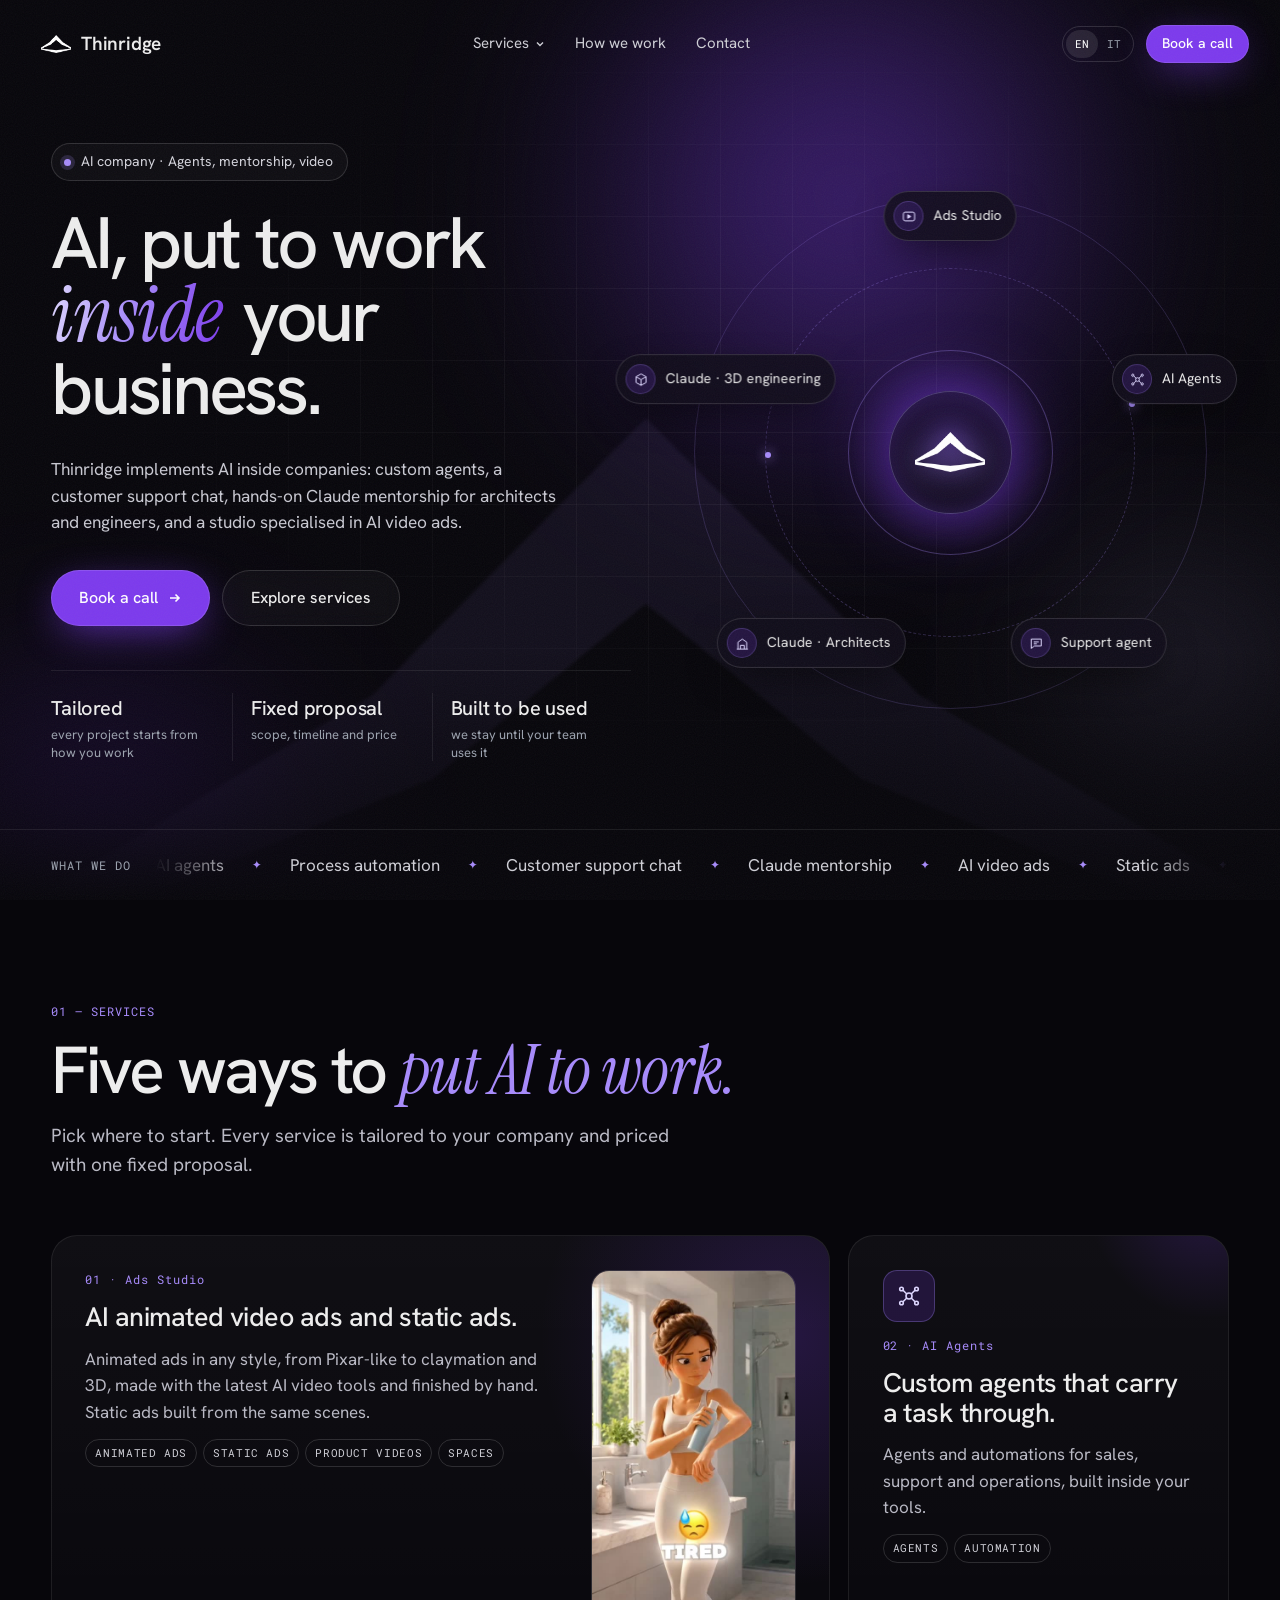
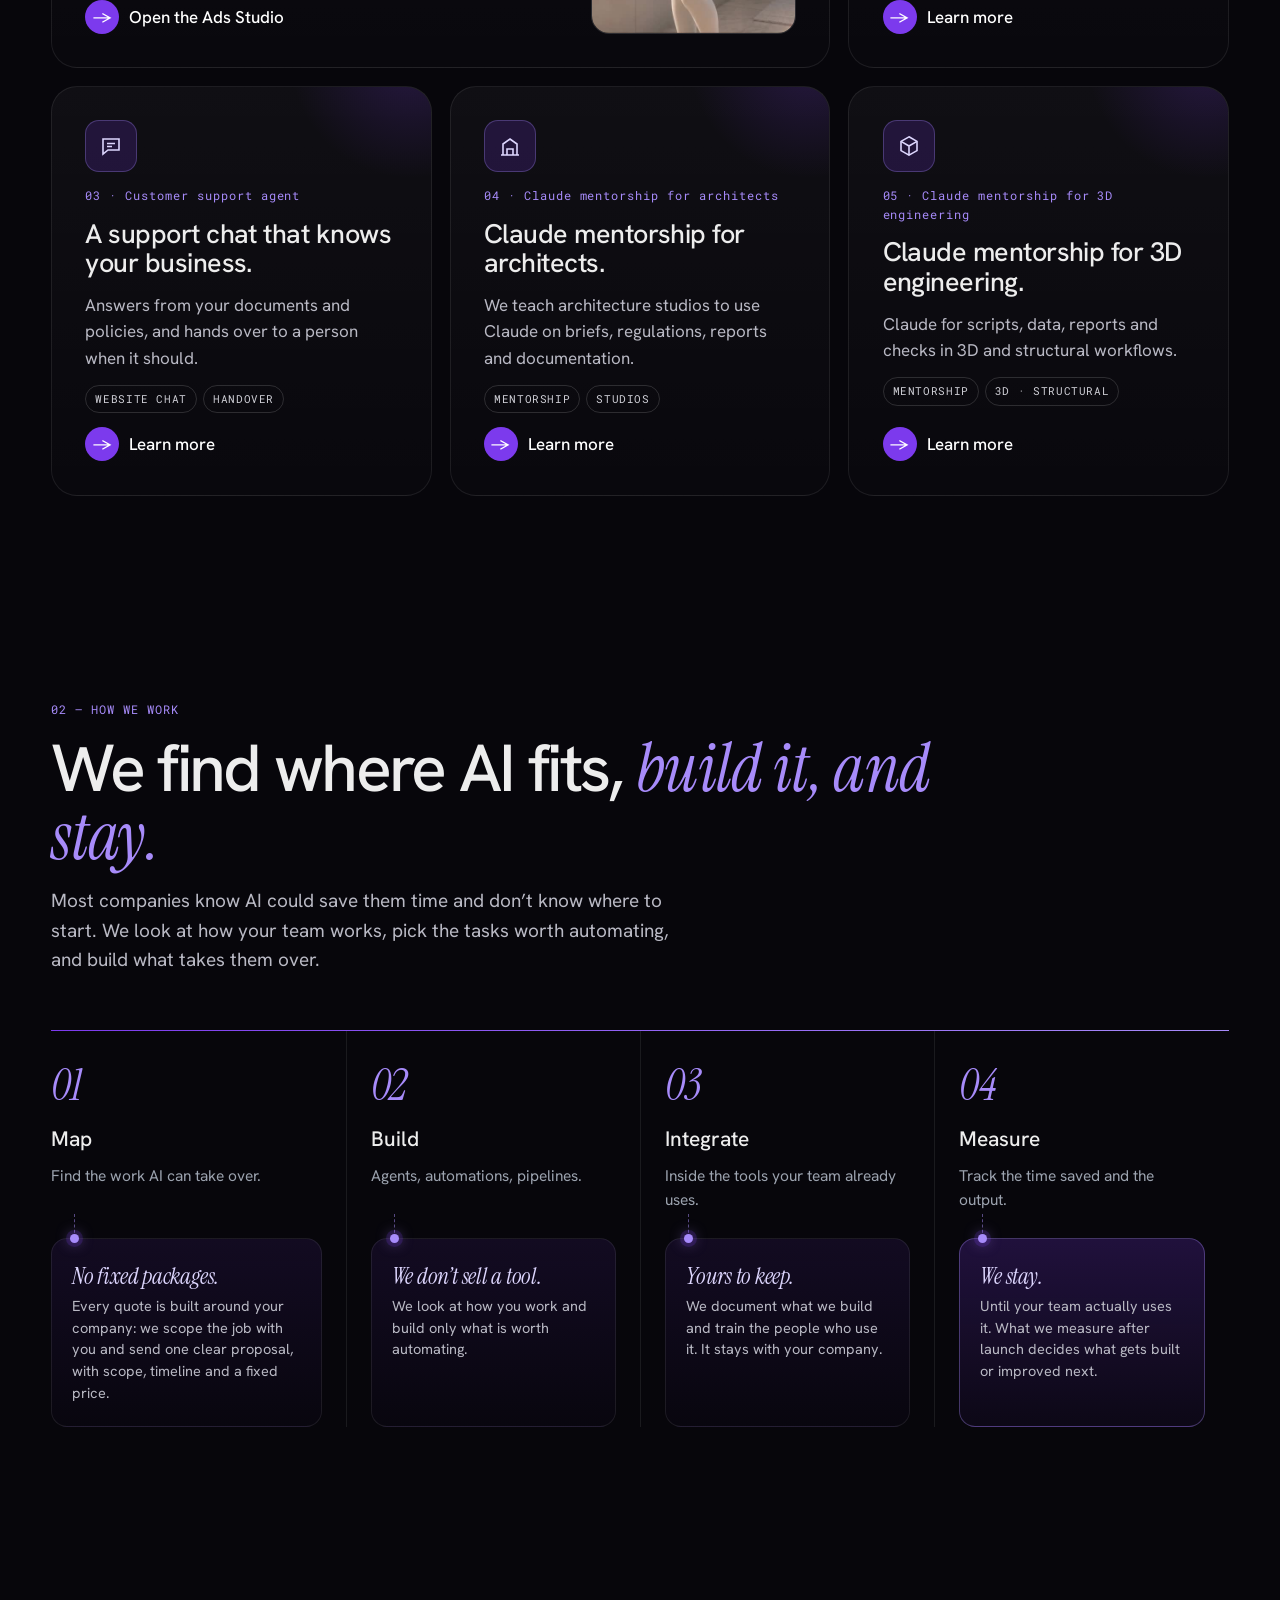
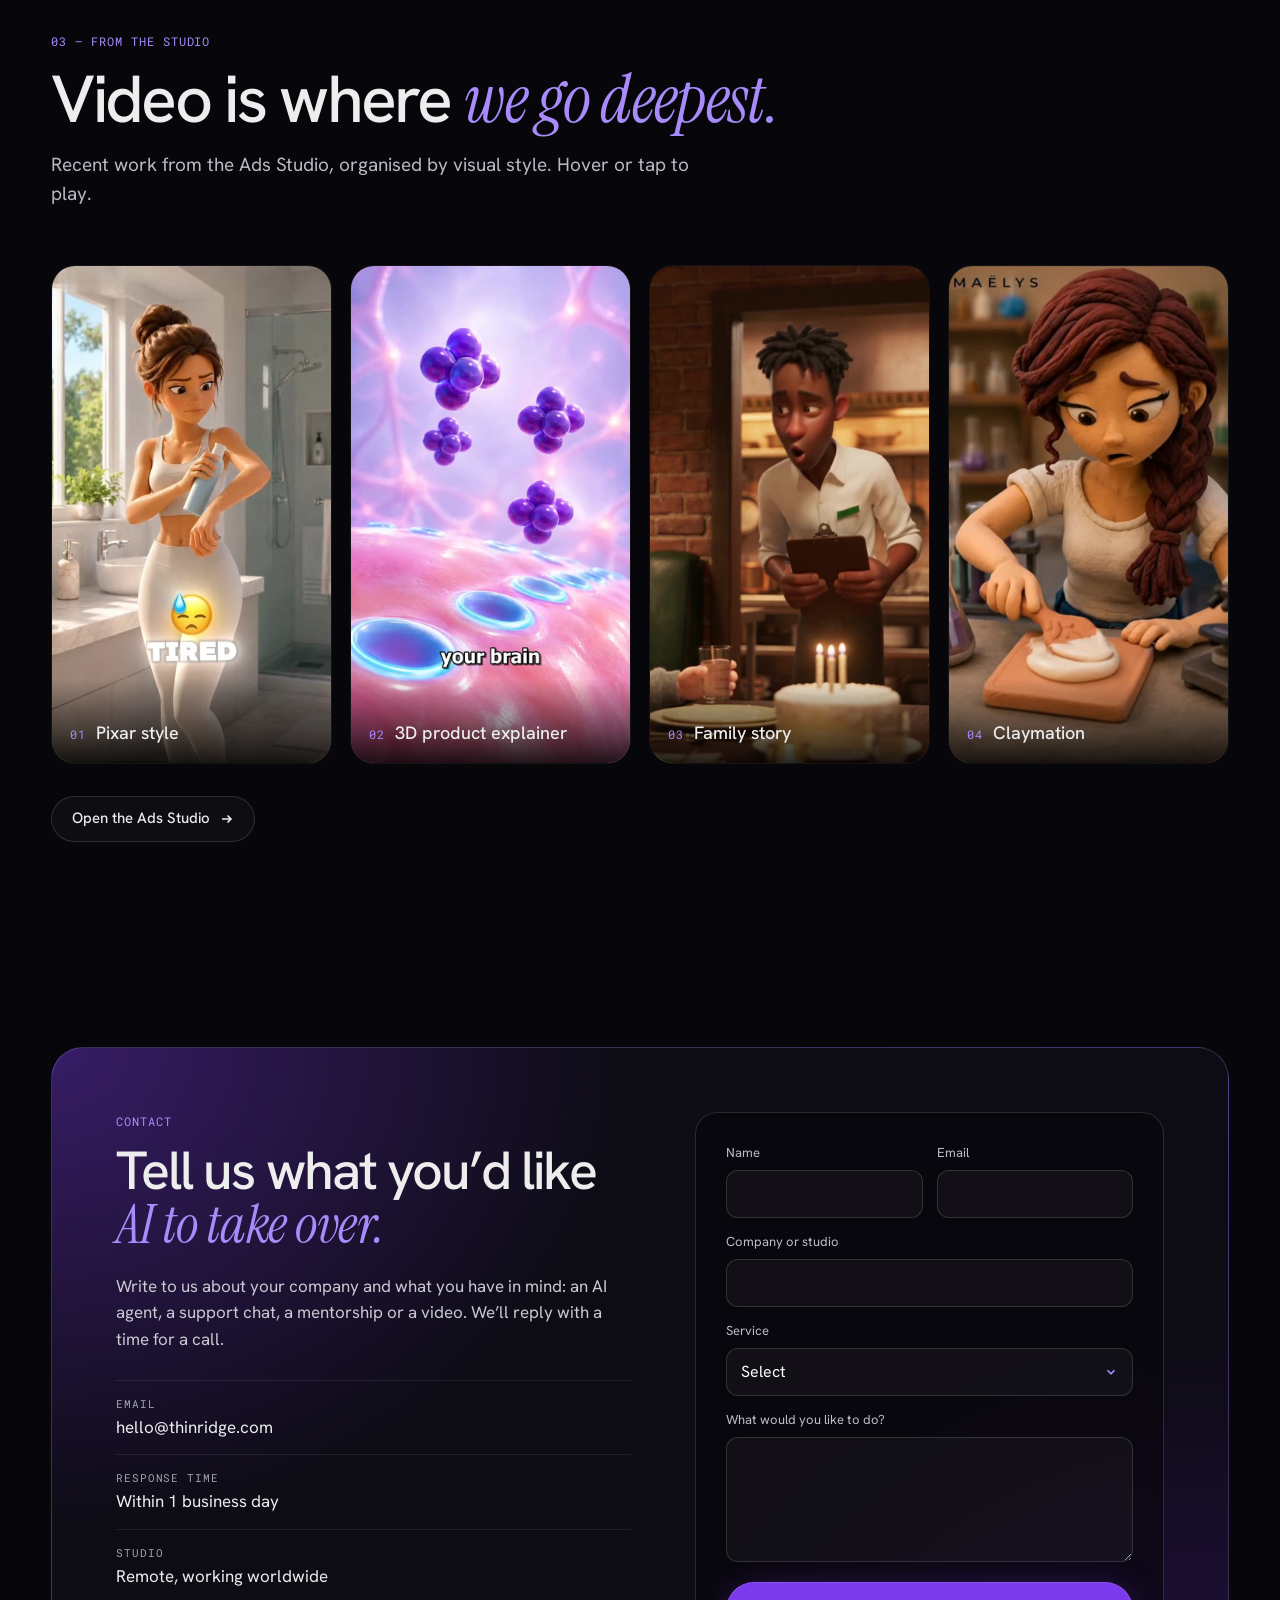
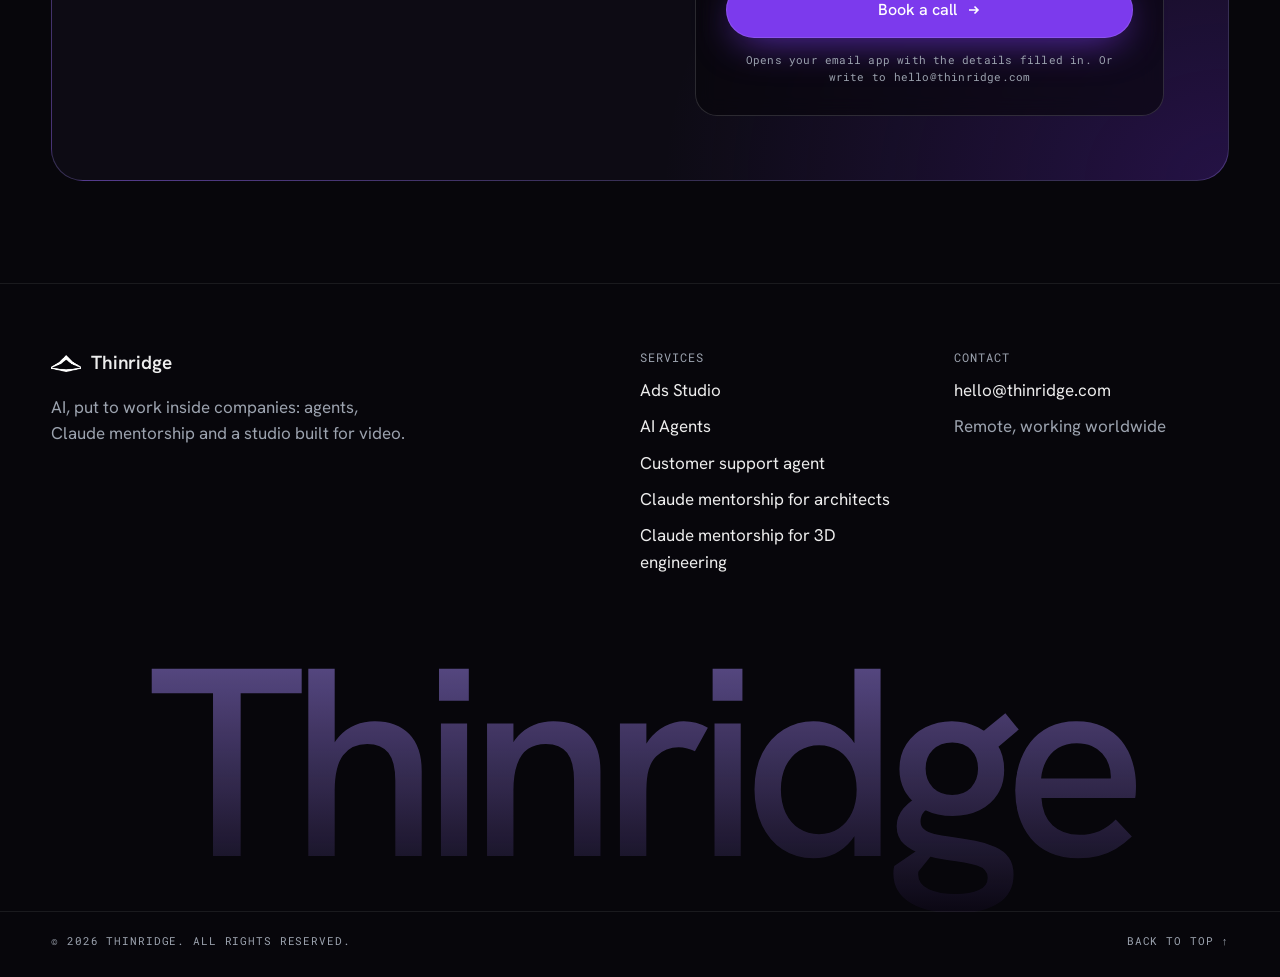
==== commit 60c74476: "Merge How we work steps and principles into one section" ====
--- a/index.html
+++ b/index.html
@@ -62,12 +62,8 @@
 <div class="tags"><span data-it="Ads animate">Animated ads</span><span data-it="Static ads">Static ads</span><span data-it="Video prodotto">Product videos</span><span data-it="Spazi">Spaces</span></div>
 <span class="go"><i>→</i><span data-it="Apri l’Ads Studio">Open the Ads Studio</span></span></div>
 <div class="svc-media vid-auto"><video muted loop playsinline preload="none" poster="assets/reel-clay.jpg" src="assets/reel-clay.mp4"></video></div></a><a class="svc svc-b reveal" href="ai-agents/"><span class="big-ico"><svg viewBox="0 0 24 24" fill="none" stroke="currentColor" stroke-width="1.6"><circle cx="12" cy="12" r="3"/><circle cx="4.5" cy="5" r="1.8"/><circle cx="19.5" cy="5" r="1.8"/><circle cx="4.5" cy="19" r="1.8"/><circle cx="19.5" cy="19" r="1.8"/><path d="M6 6.3 9.8 10M18 6.3 14.2 10M6 17.7l3.8-3.7M18 17.7l-3.8-3.7"/></svg></span><span class="svc-num">02 · <span data-it="AI Agents">AI Agents</span></span><h3 data-it="Agenti su misura che portano a termine il lavoro.">Custom agents that carry a task through.</h3><p data-it="Agenti e automazioni per vendite, supporto e operations, dentro i vostri strumenti.">Agents and automations for sales, support and operations, built inside your tools.</p><div class="tags"><span data-it="Agenti">Agents</span><span data-it="Automazione">Automation</span></div><span class="go"><i>→</i><span data-it="Scopri di più">Learn more</span></span></a><a class="svc svc-c reveal" href="support-agent/"><span class="big-ico"><svg viewBox="0 0 24 24" fill="none" stroke="currentColor" stroke-width="1.6"><path d="M4 5h16v11H9l-5 4z"/><path d="M8 9.5h8M8 12.5h5"/></svg></span><span class="svc-num">03 · <span data-it="Agente per il customer support">Customer support agent</span></span><h3 data-it="Una chat di supporto che conosce la tua azienda.">A support chat that knows your business.</h3><p data-it="Risponde da documenti e policy, e passa a una persona quando serve.">Answers from your documents and policies, and hands over to a person when it should.</p><div class="tags"><span data-it="Chat sul sito">Website chat</span><span data-it="Passaggio">Handover</span></div><span class="go"><i>→</i><span data-it="Scopri di più">Learn more</span></span></a><a class="svc svc-d reveal" href="claude-for-architects/"><span class="big-ico"><svg viewBox="0 0 24 24" fill="none" stroke="currentColor" stroke-width="1.6"><path d="M3 21h18M5 21V10l7-5 7 5v11M9 21v-6h6v6"/></svg></span><span class="svc-num">04 · <span data-it="Claude mentorship per architetti">Claude mentorship for architects</span></span><h3 data-it="Claude mentorship per architetti.">Claude mentorship for architects.</h3><p data-it="Insegniamo agli studi di architettura a usare Claude su brief, regolamenti, relazioni e documentazione.">We teach architecture studios to use Claude on briefs, regulations, reports and documentation.</p><div class="tags"><span data-it="Mentorship">Mentorship</span><span data-it="Studi">Studios</span></div><span class="go"><i>→</i><span data-it="Scopri di più">Learn more</span></span></a><a class="svc svc-e reveal" href="claude-for-engineering/"><span class="big-ico"><svg viewBox="0 0 24 24" fill="none" stroke="currentColor" stroke-width="1.6"><path d="M12 2.8 20 7.4v9.2L12 21.2 4 16.6V7.4z"/><path d="M4 7.4 12 12l8-4.6M12 12v9.2"/></svg></span><span class="svc-num">05 · <span data-it="Claude mentorship per l’ingegneria 3D">Claude mentorship for 3D engineering</span></span><h3 data-it="Claude mentorship per l’ingegneria 3D.">Claude mentorship for 3D engineering.</h3><p data-it="Claude per script, dati, relazioni e controlli nei flussi 3D e strutturali.">Claude for scripts, data, reports and checks in 3D and structural workflows.</p><div class="tags"><span data-it="Mentorship">Mentorship</span><span data-it="3D · Strutturale">3D · Structural</span></div><span class="go"><i>→</i><span data-it="Scopri di più">Learn more</span></span></a></div></div></section><section class="section" id="approach"><div class="wrap"><div class="sec-head"><p class="kicker mono">02 — <span data-it="Come lavoriamo">How we work</span></p><h2 class="reveal"><span data-it="Troviamo dove serve l’AI,">We find where AI fits,</span> <em class="serif"><span data-it="la costruiamo, e restiamo.">build it, and stay.</span></em></h2><p class="lead reveal" data-it="Molte aziende sanno che l’AI potrebbe far risparmiare tempo e non sanno da dove partire. Guardiamo come lavora il team, scegliamo i compiti che vale la pena automatizzare e costruiamo ciò che li prende in carico.">Most companies know AI could save them time and don’t know where to start. We look at how your team works, pick the tasks worth automating, and build what takes them over.</p></div>
-<ol class="steps"><li class="reveal"><span class="num serif">01</span><h4 data-it="Mappa">Map</h4><p data-it="Trovare il lavoro che l’AI può prendere in carico.">Find the work AI can take over.</p></li><li class="reveal"><span class="num serif">02</span><h4 data-it="Costruisci">Build</h4><p data-it="Agenti, automazioni, pipeline.">Agents, automations, pipelines.</p></li><li class="reveal"><span class="num serif">03</span><h4 data-it="Integra">Integrate</h4><p data-it="Dentro gli strumenti che il team usa già.">Inside the tools your team already uses.</p></li><li class="reveal"><span class="num serif">04</span><h4 data-it="Misura">Measure</h4><p data-it="Misurare il tempo risparmiato e i risultati.">Track the time saved and the output.</p></li></ol><p class="steps-note mono reveal" data-it="Quello che misuriamo dopo il lancio decide cosa costruire o migliorare dopo.">What we measure after launch decides what gets built or improved next.</p>
-<div class="principles" style="margin-top:56px">
-<article class="card reveal"><p class="kicker mono">01</p><h3 data-it="Non vendiamo uno strumento.">We don’t sell a tool.</h3><p data-it="Guardiamo come lavorate, scegliamo cosa vale la pena automatizzare, lo costruiamo e restiamo finché il team lo usa davvero.">We look at how you work, choose what is worth automating, build it, and stay until your team actually uses it.</p></article>
-<article class="card reveal"><p class="kicker mono">02</p><h3 data-it="Nessun pacchetto fisso.">No fixed packages.</h3><p data-it="Ogni preventivo è costruito sulla tua azienda. Definiamo il lavoro insieme e mandiamo una proposta chiara: scope, tempistiche e prezzo fisso.">Every quote is built around your company. We scope the job with you and send one clear proposal: scope, timeline and a fixed price.</p></article>
-<article class="card reveal"><p class="kicker mono">03</p><h3 data-it="Resta tuo.">Yours to keep.</h3><p data-it="Documentiamo ciò che costruiamo e formiamo chi lo usa. Quello che costruiamo per la tua azienda resta alla tua azienda.">We document what we build and train the people who use it. What we build for your company stays with your company.</p></article>
-</div></div></section><section class="section" id="studio"><div class="wrap"><div class="sec-head"><p class="kicker mono">03 — <span data-it="Dallo studio">From the studio</span></p><h2 class="reveal"><span data-it="Il video è dove">Video is where</span> <em class="serif"><span data-it="andiamo più a fondo.">we go deepest.</span></em></h2><p class="lead reveal" data-it="Lavori recenti dell’Ads Studio, organizzati per stile visivo. Passa sopra o tocca per riprodurre.">Recent work from the Ads Studio, organised by visual style. Hover or tap to play.</p></div><div class="reels"><article class="reel reveal"><video muted loop playsinline preload="none" poster="assets/reel-clay.jpg" src="assets/reel-clay.mp4"></video><div class="reel-cap"><span class="mono">01</span><b data-it="Stile Pixar">Pixar style</b></div></article><article class="reel reveal"><video muted loop playsinline preload="none" poster="assets/ad-qga4.jpg" src="assets/ad-qga4.mp4"></video><div class="reel-cap"><span class="mono">02</span><b data-it="Explainer prodotto 3D">3D product explainer</b></div></article><article class="reel reveal"><video muted loop playsinline preload="none" poster="assets/ad-twin.jpg" src="assets/ad-twin.mp4"></video><div class="reel-cap"><span class="mono">03</span><b data-it="Storia di famiglia">Family story</b></div></article><article class="reel reveal"><video muted loop playsinline preload="none" poster="assets/reel-3d.jpg" src="assets/reel-3d.mp4"></video><div class="reel-cap"><span class="mono">04</span><b data-it="Claymation">Claymation</b></div></article></div>
+<ol class="steps pflow"><li class="reveal"><div class="fl-step"><span class="fl-num serif">01</span><h4 data-it="Mappa">Map</h4><p data-it="Trovare il lavoro che l’AI può prendere in carico.">Find the work AI can take over.</p></div><div class="fl-note"><span class="fl-dot"></span><h5 class="serif" data-it="Nessun pacchetto fisso.">No fixed packages.</h5><p data-it="Ogni preventivo è costruito sulla tua azienda: definiamo il lavoro insieme e mandiamo una proposta chiara, con scope, tempistiche e prezzo fisso.">Every quote is built around your company: we scope the job with you and send one clear proposal, with scope, timeline and a fixed price.</p></div></li><li class="reveal"><div class="fl-step"><span class="fl-num serif">02</span><h4 data-it="Costruisci">Build</h4><p data-it="Agenti, automazioni, pipeline.">Agents, automations, pipelines.</p></div><div class="fl-note"><span class="fl-dot"></span><h5 class="serif" data-it="Non vendiamo uno strumento.">We don’t sell a tool.</h5><p data-it="Guardiamo come lavorate e costruiamo solo ciò che vale la pena automatizzare.">We look at how you work and build only what is worth automating.</p></div></li><li class="reveal"><div class="fl-step"><span class="fl-num serif">03</span><h4 data-it="Integra">Integrate</h4><p data-it="Dentro gli strumenti che il team usa già.">Inside the tools your team already uses.</p></div><div class="fl-note"><span class="fl-dot"></span><h5 class="serif" data-it="Resta tuo.">Yours to keep.</h5><p data-it="Documentiamo ciò che costruiamo e formiamo chi lo usa. Resta alla tua azienda.">We document what we build and train the people who use it. It stays with your company.</p></div></li><li class="reveal"><div class="fl-step"><span class="fl-num serif">04</span><h4 data-it="Misura">Measure</h4><p data-it="Misurare il tempo risparmiato e i risultati.">Track the time saved and the output.</p></div><div class="fl-note"><span class="fl-dot"></span><h5 class="serif" data-it="Restiamo.">We stay.</h5><p data-it="Finché il team lo usa davvero. Quello che misuriamo dopo il lancio decide cosa costruire o migliorare dopo.">Until your team actually uses it. What we measure after launch decides what gets built or improved next.</p></div></li></ol>
+</div></section><section class="section" id="studio"><div class="wrap"><div class="sec-head"><p class="kicker mono">03 — <span data-it="Dallo studio">From the studio</span></p><h2 class="reveal"><span data-it="Il video è dove">Video is where</span> <em class="serif"><span data-it="andiamo più a fondo.">we go deepest.</span></em></h2><p class="lead reveal" data-it="Lavori recenti dell’Ads Studio, organizzati per stile visivo. Passa sopra o tocca per riprodurre.">Recent work from the Ads Studio, organised by visual style. Hover or tap to play.</p></div><div class="reels"><article class="reel reveal"><video muted loop playsinline preload="none" poster="assets/reel-clay.jpg" src="assets/reel-clay.mp4"></video><div class="reel-cap"><span class="mono">01</span><b data-it="Stile Pixar">Pixar style</b></div></article><article class="reel reveal"><video muted loop playsinline preload="none" poster="assets/ad-qga4.jpg" src="assets/ad-qga4.mp4"></video><div class="reel-cap"><span class="mono">02</span><b data-it="Explainer prodotto 3D">3D product explainer</b></div></article><article class="reel reveal"><video muted loop playsinline preload="none" poster="assets/ad-twin.jpg" src="assets/ad-twin.mp4"></video><div class="reel-cap"><span class="mono">03</span><b data-it="Storia di famiglia">Family story</b></div></article><article class="reel reveal"><video muted loop playsinline preload="none" poster="assets/reel-3d.jpg" src="assets/reel-3d.mp4"></video><div class="reel-cap"><span class="mono">04</span><b data-it="Claymation">Claymation</b></div></article></div>
 <div class="hero-ctas reveal" style="margin-top:32px"><a class="btn btn-ghost" href="ads/"><span data-it="Apri l’Ads Studio">Open the Ads Studio</span><svg viewBox="0 0 14 14" aria-hidden="true"><path d="M2 7h9M7.5 3.5 11 7l-3.5 3.5" fill="none" stroke="currentColor" stroke-width="1.6"/></svg></a></div></div></section><section class="section contact" id="contact">
   <div class="wrap">
     <div class="offer reveal">
--- a/styles.css
+++ b/styles.css
@@ -462,3 +462,72 @@
 }
 @media (max-width:720px){.dots{gap:4px}.dots button{width:8px}.dots button.on{width:18px}.stage-ui{gap:10px}}
 @media (max-width:720px){.wire{display:none}.code{font-size:10.5px}}
+
+/* support widget */
+.widget{position:relative;z-index:1;width:min(420px,100%);border-radius:24px;overflow:hidden;background:rgba(17,14,26,.92);border:1px solid var(--line2);box-shadow:0 50px 100px -30px rgba(0,0,0,.9),0 0 100px -30px rgba(124,58,237,.75);backdrop-filter:blur(14px)}
+.w-head{display:flex;align-items:center;gap:12px;padding:16px 18px;background:linear-gradient(120deg,#7c3aed,#5b21b6)}
+.w-av{width:38px;height:38px;border-radius:12px;background:rgba(255,255,255,.16);display:grid;place-items:center;flex:none}
+.w-av img{width:24px}
+.w-head b{display:block;font-weight:600;font-size:15px}
+.w-head small{display:block;font-size:12px;color:rgba(255,255,255,.75)}
+.w-live{margin-left:auto;width:9px;height:9px;border-radius:50%;background:#4ade80;box-shadow:0 0 0 4px rgba(74,222,128,.2)}
+.w-body{padding:16px;display:flex;flex-direction:column;gap:10px;font-size:14px;min-height:360px}
+.w-row{display:flex;flex-direction:column;align-items:flex-start;gap:3px}
+.w-row.u{align-items:flex-end}
+.w-row .msg{max-width:86%}
+.w-time{font-size:9.5px;color:var(--muted);letter-spacing:.04em;text-transform:none}
+.w-chips{display:flex;flex-wrap:wrap;gap:6px}
+.w-chips span{font-size:12.5px;padding:6px 11px;border-radius:999px;border:1px solid rgba(167,139,250,.45);color:var(--v3);background:rgba(124,58,237,.1)}
+.w-hand{align-self:stretch;display:flex;flex-direction:column;gap:3px;padding:10px 12px;border-radius:12px;border:1px dashed rgba(167,139,250,.5);background:rgba(124,58,237,.08);font-size:13px;color:#e4e4ea}
+.w-hand .mono{font-size:10px;color:var(--v2)}
+.w-hand .mono::before{content:"→ "}
+.w-input{display:flex;align-items:center;gap:10px;margin:0 14px 14px;padding:6px 6px 6px 14px;border-radius:999px;border:1px solid var(--line2);background:rgba(255,255,255,.04);color:var(--muted);font-size:13.5px}
+.w-input i{margin-left:auto;width:34px;height:34px;border-radius:50%;background:var(--v);display:grid;place-items:center;color:#fff}
+.w-input svg{width:15px;height:15px}
+.ch-ic{display:flex;gap:6px;margin:4px 0 6px;color:var(--v3)}
+.ch-ic svg{width:18px;height:18px}
+/* examples tabs */
+.examples{display:grid;grid-template-columns:260px 1fr;gap:18px;align-items:start}
+.tabs{display:flex;flex-direction:column;gap:6px}
+.tab{text-align:left;padding:14px 18px;border-radius:14px;border:1px solid var(--line);background:rgba(255,255,255,.02);font-size:16px;color:#cfcfd6;transition:background .3s,border-color .3s,color .3s}
+.tab:hover{border-color:rgba(167,139,250,.4)}
+.tab.on{background:rgba(124,58,237,.18);border-color:rgba(167,139,250,.6);color:#fff}
+.ex-panel{display:none;border-radius:22px;border:1px solid var(--line2);background:rgba(17,14,26,.8);overflow:hidden}
+.ex-panel.on{display:block;animation:seqIn .5s var(--ease)}
+.ex-head{display:flex;justify-content:space-between;align-items:center;gap:12px;padding:16px 20px;border-bottom:1px solid var(--line)}
+.ch-tag{display:inline-flex;align-items:center;gap:6px;color:var(--v3);font-size:10.5px}
+.ch-tag svg{width:14px;height:14px}
+.ex-body{padding:20px;display:flex;flex-direction:column;gap:12px;font-size:15px}
+.ex-body .msg{max-width:72%}
+.ex-foot{display:flex;gap:12px;align-items:baseline;flex-wrap:wrap;padding:14px 20px;border-top:1px solid var(--line);color:#cfcfd6;font-size:14px}
+.ex-foot .mono{color:var(--v2);font-size:10.5px}
+@media (max-width:1080px){.examples{grid-template-columns:1fr}.tabs{flex-direction:row;flex-wrap:wrap}.tab{padding:10px 14px;font-size:14px}}
+@media (max-width:720px){.ex-body .msg{max-width:88%}.ex-body{font-size:14px;padding:14px}.w-body{min-height:0;font-size:13.5px}.fc-ch{display:none}}
+.w-ch{display:flex;align-items:center;gap:10px;padding:10px 16px 14px;border-top:1px solid var(--line);font-size:12px;color:var(--muted)}
+.w-ch .ch-ic{margin:0}.w-ch .ch-ic svg{width:15px;height:15px}
+@media (max-width:720px){.w-opt{display:none!important}}
+.visual .illus{bottom:-26px}
+@media (max-width:720px){.ph-hero .visual{margin-bottom:40px}}
+/* merged process + principles */
+.pflow li{display:flex;flex-direction:column;padding-bottom:0}
+.pflow .fl-step{display:flex;flex-direction:column}
+.fl-num{font-size:44px;line-height:1;color:var(--v2);margin-bottom:16px}
+.pflow .fl-step p{min-height:3.2em}
+.fl-note{position:relative;margin-top:24px;padding:20px 20px 22px;border:1px solid var(--line);border-radius:16px;background:linear-gradient(180deg,rgba(124,58,237,.10),rgba(124,58,237,.02));flex:1;transition:border-color .3s,transform .3s var(--ease)}
+.fl-note::before{content:"";position:absolute;left:22px;top:-25px;height:24px;border-left:1px dashed rgba(167,139,250,.5)}
+.fl-dot{position:absolute;left:18px;top:-5px;width:9px;height:9px;border-radius:50%;background:var(--v2);box-shadow:0 0 0 4px rgba(124,58,237,.18),0 0 14px rgba(167,139,250,.7)}
+.fl-note h5{font-size:23px;font-weight:400;font-style:italic;color:var(--v3);margin:4px 0 6px;line-height:1.15}
+.pflow .fl-note p{font-size:14.5px;color:#b9b9c4;line-height:1.5}
+.pflow li:hover .fl-note{border-color:rgba(167,139,250,.45);transform:translateY(-3px)}
+.pflow li:last-child .fl-note{background:linear-gradient(180deg,rgba(124,58,237,.22),rgba(124,58,237,.05));border-color:rgba(167,139,250,.35)}
+@media (max-width:720px){
+  .pflow li,.pflow li+li{display:grid;grid-template-columns:52px 1fr;column-gap:12px;padding:22px 0}
+  .pflow .fl-step{display:contents}
+  .fl-num{grid-row:1/3;font-size:36px;margin:0}
+  .pflow h4{grid-column:2}
+  .pflow .fl-step p{grid-column:2;min-height:0}
+  .fl-note{grid-column:2;margin-top:16px;padding:14px 16px}
+  .fl-note::before{display:none}
+  .fl-dot{left:auto;right:14px;top:16px}
+  .fl-note h5{font-size:20px;margin-top:0}
+}
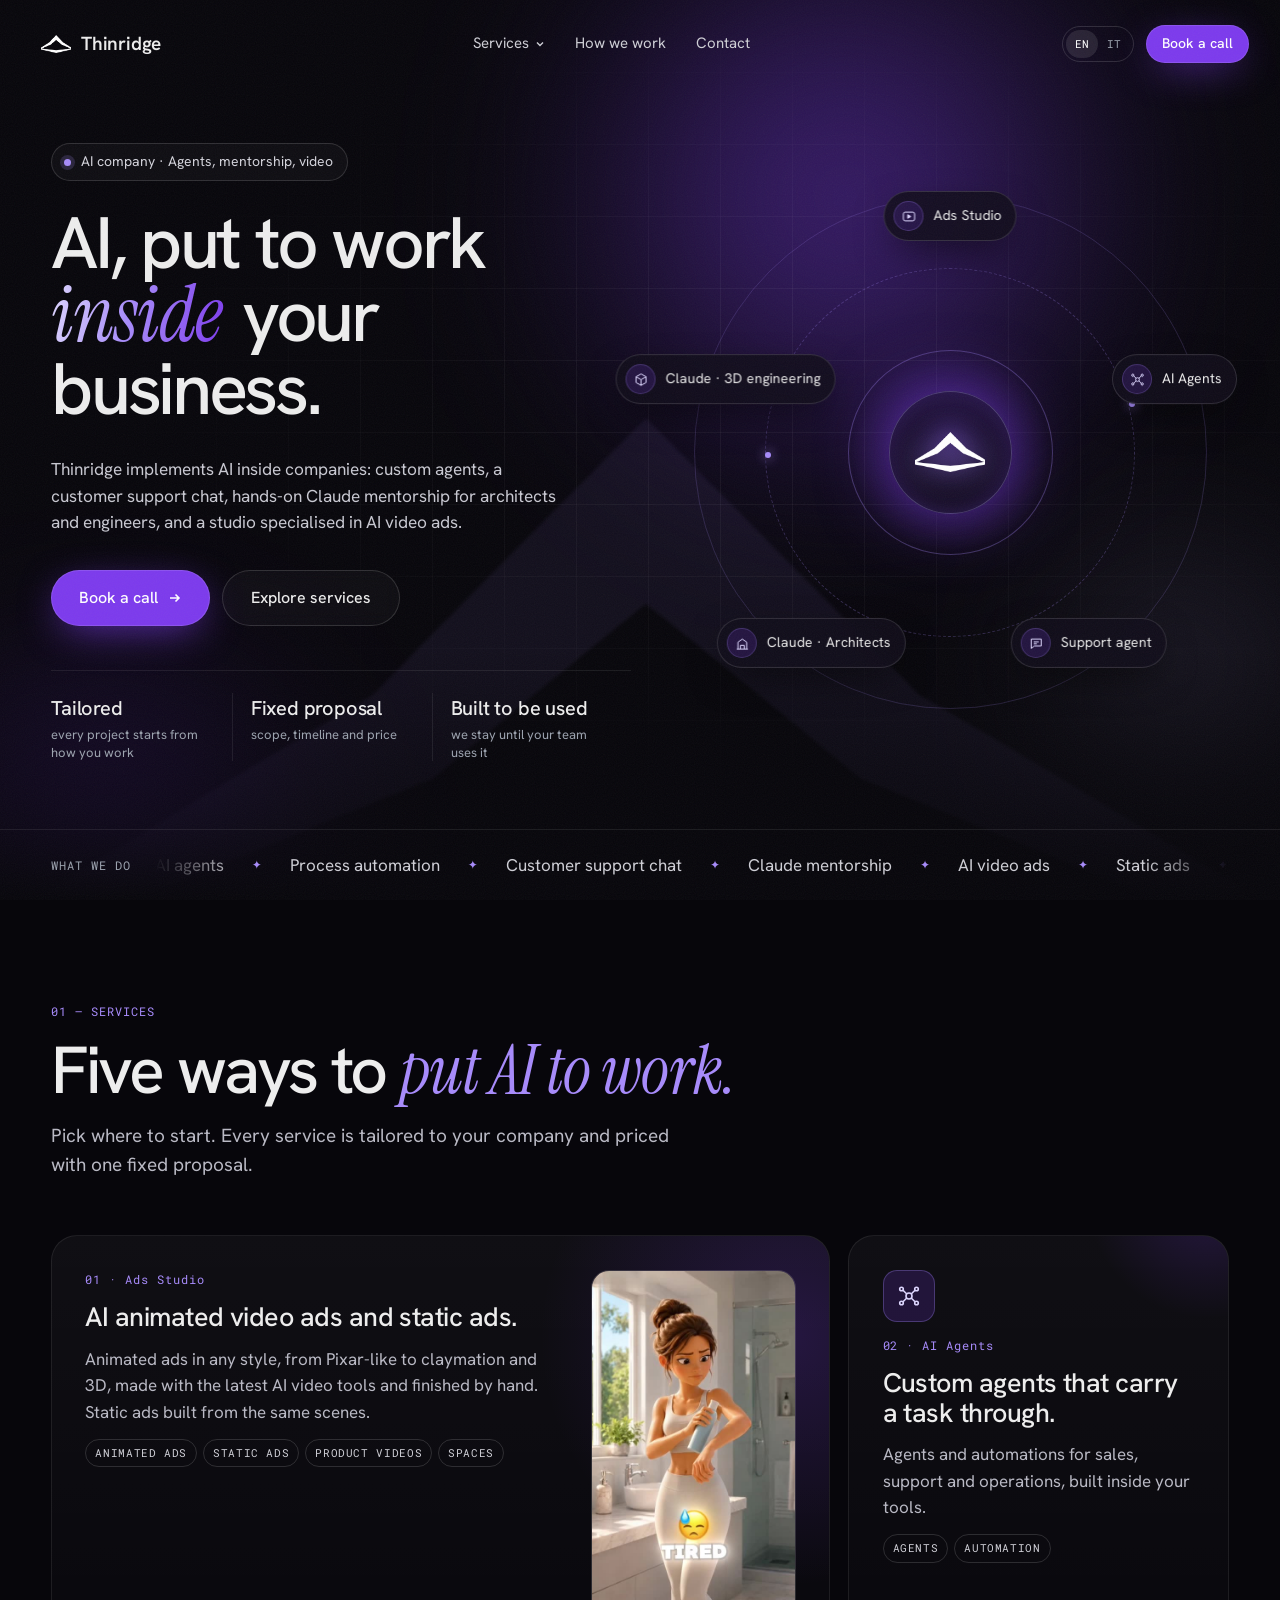
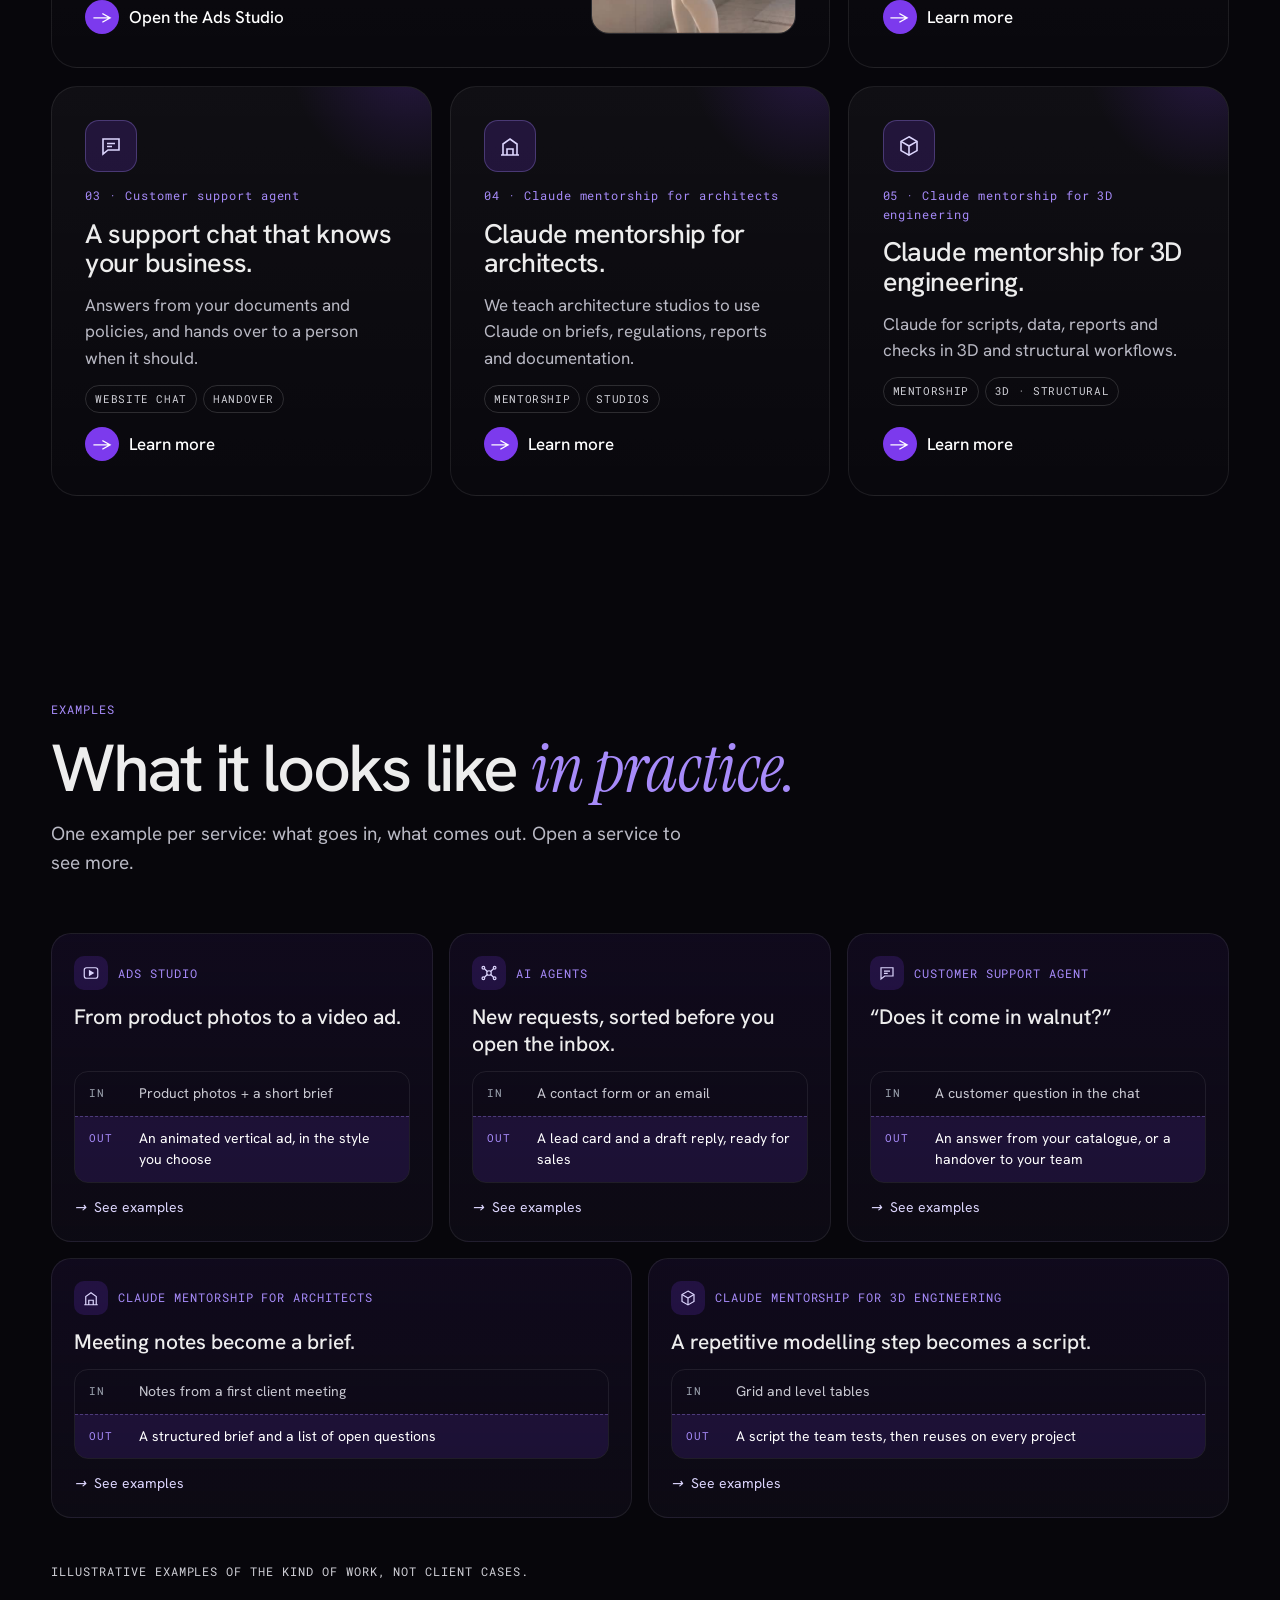
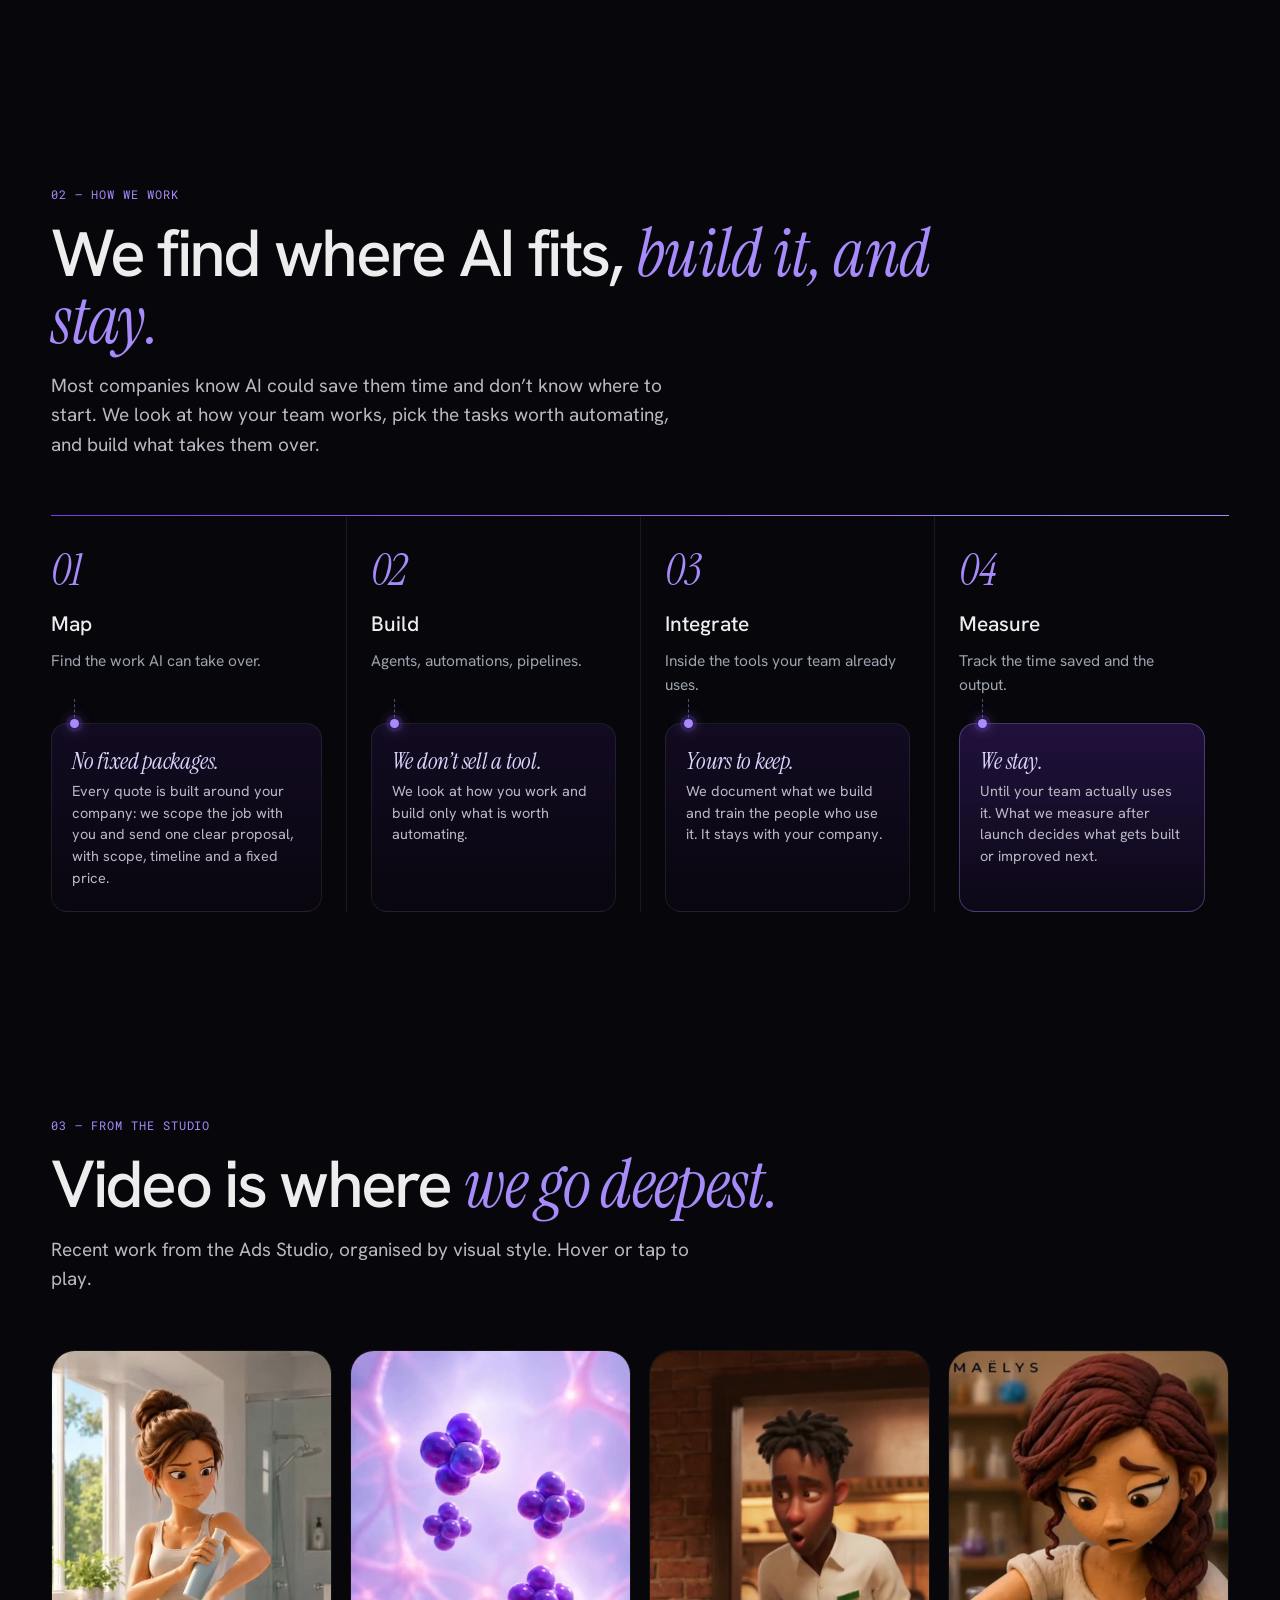
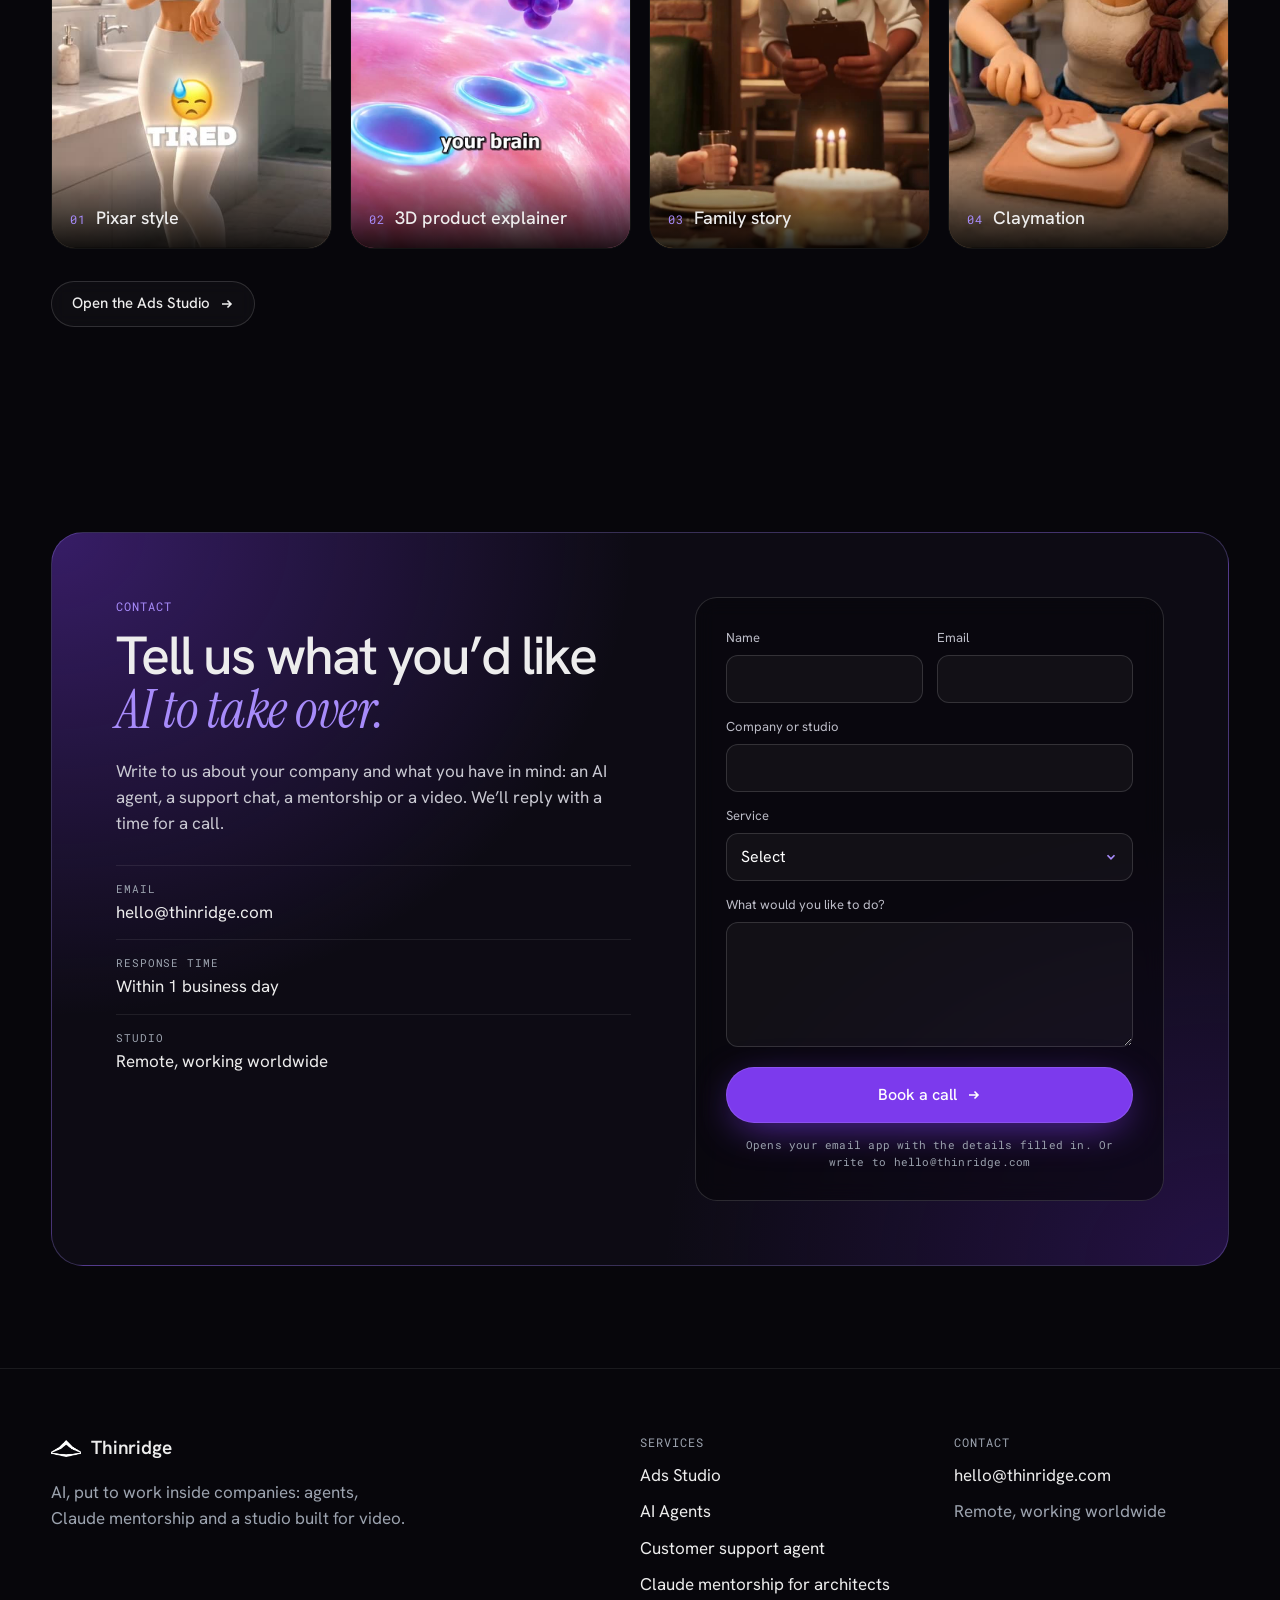
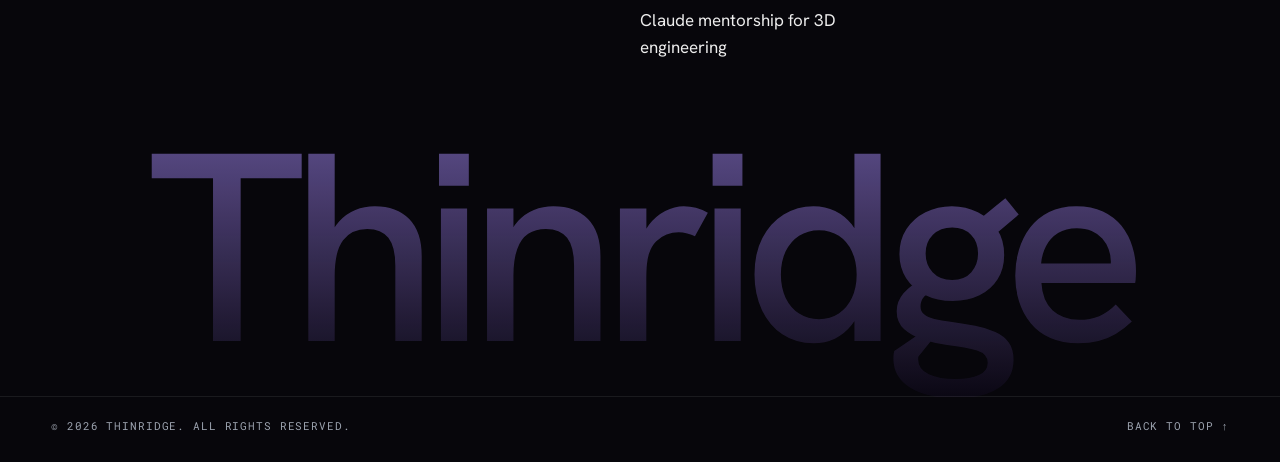
==== commit aa5c46a2: "Add illustrative examples sections to homepage, AI Agents and Claude mentorship pages" ====
--- a/index.html
+++ b/index.html
@@ -61,7 +61,11 @@
 <p data-it="Ads animate in qualsiasi stile, dallo stile Pixar alla claymation al 3D, fatte con i migliori strumenti video AI e rifinite a mano. Static ads costruite dalle stesse scene.">Animated ads in any style, from Pixar-like to claymation and 3D, made with the latest AI video tools and finished by hand. Static ads built from the same scenes.</p>
 <div class="tags"><span data-it="Ads animate">Animated ads</span><span data-it="Static ads">Static ads</span><span data-it="Video prodotto">Product videos</span><span data-it="Spazi">Spaces</span></div>
 <span class="go"><i>→</i><span data-it="Apri l’Ads Studio">Open the Ads Studio</span></span></div>
-<div class="svc-media vid-auto"><video muted loop playsinline preload="none" poster="assets/reel-clay.jpg" src="assets/reel-clay.mp4"></video></div></a><a class="svc svc-b reveal" href="ai-agents/"><span class="big-ico"><svg viewBox="0 0 24 24" fill="none" stroke="currentColor" stroke-width="1.6"><circle cx="12" cy="12" r="3"/><circle cx="4.5" cy="5" r="1.8"/><circle cx="19.5" cy="5" r="1.8"/><circle cx="4.5" cy="19" r="1.8"/><circle cx="19.5" cy="19" r="1.8"/><path d="M6 6.3 9.8 10M18 6.3 14.2 10M6 17.7l3.8-3.7M18 17.7l-3.8-3.7"/></svg></span><span class="svc-num">02 · <span data-it="AI Agents">AI Agents</span></span><h3 data-it="Agenti su misura che portano a termine il lavoro.">Custom agents that carry a task through.</h3><p data-it="Agenti e automazioni per vendite, supporto e operations, dentro i vostri strumenti.">Agents and automations for sales, support and operations, built inside your tools.</p><div class="tags"><span data-it="Agenti">Agents</span><span data-it="Automazione">Automation</span></div><span class="go"><i>→</i><span data-it="Scopri di più">Learn more</span></span></a><a class="svc svc-c reveal" href="support-agent/"><span class="big-ico"><svg viewBox="0 0 24 24" fill="none" stroke="currentColor" stroke-width="1.6"><path d="M4 5h16v11H9l-5 4z"/><path d="M8 9.5h8M8 12.5h5"/></svg></span><span class="svc-num">03 · <span data-it="Agente per il customer support">Customer support agent</span></span><h3 data-it="Una chat di supporto che conosce la tua azienda.">A support chat that knows your business.</h3><p data-it="Risponde da documenti e policy, e passa a una persona quando serve.">Answers from your documents and policies, and hands over to a person when it should.</p><div class="tags"><span data-it="Chat sul sito">Website chat</span><span data-it="Passaggio">Handover</span></div><span class="go"><i>→</i><span data-it="Scopri di più">Learn more</span></span></a><a class="svc svc-d reveal" href="claude-for-architects/"><span class="big-ico"><svg viewBox="0 0 24 24" fill="none" stroke="currentColor" stroke-width="1.6"><path d="M3 21h18M5 21V10l7-5 7 5v11M9 21v-6h6v6"/></svg></span><span class="svc-num">04 · <span data-it="Claude mentorship per architetti">Claude mentorship for architects</span></span><h3 data-it="Claude mentorship per architetti.">Claude mentorship for architects.</h3><p data-it="Insegniamo agli studi di architettura a usare Claude su brief, regolamenti, relazioni e documentazione.">We teach architecture studios to use Claude on briefs, regulations, reports and documentation.</p><div class="tags"><span data-it="Mentorship">Mentorship</span><span data-it="Studi">Studios</span></div><span class="go"><i>→</i><span data-it="Scopri di più">Learn more</span></span></a><a class="svc svc-e reveal" href="claude-for-engineering/"><span class="big-ico"><svg viewBox="0 0 24 24" fill="none" stroke="currentColor" stroke-width="1.6"><path d="M12 2.8 20 7.4v9.2L12 21.2 4 16.6V7.4z"/><path d="M4 7.4 12 12l8-4.6M12 12v9.2"/></svg></span><span class="svc-num">05 · <span data-it="Claude mentorship per l’ingegneria 3D">Claude mentorship for 3D engineering</span></span><h3 data-it="Claude mentorship per l’ingegneria 3D.">Claude mentorship for 3D engineering.</h3><p data-it="Claude per script, dati, relazioni e controlli nei flussi 3D e strutturali.">Claude for scripts, data, reports and checks in 3D and structural workflows.</p><div class="tags"><span data-it="Mentorship">Mentorship</span><span data-it="3D · Strutturale">3D · Structural</span></div><span class="go"><i>→</i><span data-it="Scopri di più">Learn more</span></span></a></div></div></section><section class="section" id="approach"><div class="wrap"><div class="sec-head"><p class="kicker mono">02 — <span data-it="Come lavoriamo">How we work</span></p><h2 class="reveal"><span data-it="Troviamo dove serve l’AI,">We find where AI fits,</span> <em class="serif"><span data-it="la costruiamo, e restiamo.">build it, and stay.</span></em></h2><p class="lead reveal" data-it="Molte aziende sanno che l’AI potrebbe far risparmiare tempo e non sanno da dove partire. Guardiamo come lavora il team, scegliamo i compiti che vale la pena automatizzare e costruiamo ciò che li prende in carico.">Most companies know AI could save them time and don’t know where to start. We look at how your team works, pick the tasks worth automating, and build what takes them over.</p></div>
+<div class="svc-media vid-auto"><video muted loop playsinline preload="none" poster="assets/reel-clay.jpg" src="assets/reel-clay.mp4"></video></div></a><a class="svc svc-b reveal" href="ai-agents/"><span class="big-ico"><svg viewBox="0 0 24 24" fill="none" stroke="currentColor" stroke-width="1.6"><circle cx="12" cy="12" r="3"/><circle cx="4.5" cy="5" r="1.8"/><circle cx="19.5" cy="5" r="1.8"/><circle cx="4.5" cy="19" r="1.8"/><circle cx="19.5" cy="19" r="1.8"/><path d="M6 6.3 9.8 10M18 6.3 14.2 10M6 17.7l3.8-3.7M18 17.7l-3.8-3.7"/></svg></span><span class="svc-num">02 · <span data-it="AI Agents">AI Agents</span></span><h3 data-it="Agenti su misura che portano a termine il lavoro.">Custom agents that carry a task through.</h3><p data-it="Agenti e automazioni per vendite, supporto e operations, dentro i vostri strumenti.">Agents and automations for sales, support and operations, built inside your tools.</p><div class="tags"><span data-it="Agenti">Agents</span><span data-it="Automazione">Automation</span></div><span class="go"><i>→</i><span data-it="Scopri di più">Learn more</span></span></a><a class="svc svc-c reveal" href="support-agent/"><span class="big-ico"><svg viewBox="0 0 24 24" fill="none" stroke="currentColor" stroke-width="1.6"><path d="M4 5h16v11H9l-5 4z"/><path d="M8 9.5h8M8 12.5h5"/></svg></span><span class="svc-num">03 · <span data-it="Agente per il customer support">Customer support agent</span></span><h3 data-it="Una chat di supporto che conosce la tua azienda.">A support chat that knows your business.</h3><p data-it="Risponde da documenti e policy, e passa a una persona quando serve.">Answers from your documents and policies, and hands over to a person when it should.</p><div class="tags"><span data-it="Chat sul sito">Website chat</span><span data-it="Passaggio">Handover</span></div><span class="go"><i>→</i><span data-it="Scopri di più">Learn more</span></span></a><a class="svc svc-d reveal" href="claude-for-architects/"><span class="big-ico"><svg viewBox="0 0 24 24" fill="none" stroke="currentColor" stroke-width="1.6"><path d="M3 21h18M5 21V10l7-5 7 5v11M9 21v-6h6v6"/></svg></span><span class="svc-num">04 · <span data-it="Claude mentorship per architetti">Claude mentorship for architects</span></span><h3 data-it="Claude mentorship per architetti.">Claude mentorship for architects.</h3><p data-it="Insegniamo agli studi di architettura a usare Claude su brief, regolamenti, relazioni e documentazione.">We teach architecture studios to use Claude on briefs, regulations, reports and documentation.</p><div class="tags"><span data-it="Mentorship">Mentorship</span><span data-it="Studi">Studios</span></div><span class="go"><i>→</i><span data-it="Scopri di più">Learn more</span></span></a><a class="svc svc-e reveal" href="claude-for-engineering/"><span class="big-ico"><svg viewBox="0 0 24 24" fill="none" stroke="currentColor" stroke-width="1.6"><path d="M12 2.8 20 7.4v9.2L12 21.2 4 16.6V7.4z"/><path d="M4 7.4 12 12l8-4.6M12 12v9.2"/></svg></span><span class="svc-num">05 · <span data-it="Claude mentorship per l’ingegneria 3D">Claude mentorship for 3D engineering</span></span><h3 data-it="Claude mentorship per l’ingegneria 3D.">Claude mentorship for 3D engineering.</h3><p data-it="Claude per script, dati, relazioni e controlli nei flussi 3D e strutturali.">Claude for scripts, data, reports and checks in 3D and structural workflows.</p><div class="tags"><span data-it="Mentorship">Mentorship</span><span data-it="3D · Strutturale">3D · Structural</span></div><span class="go"><i>→</i><span data-it="Scopri di più">Learn more</span></span></a></div></div></section><section class="section" id="examples"><div class="wrap">
+  <div class="sec-head"><p class="kicker mono"><span data-it="Esempi">Examples</span></p><h2 class="reveal"><span data-it="Come funziona">What it looks like</span> <em class="serif"><span data-it="in pratica.">in practice.</span></em></h2><p class="lead reveal" data-it="Un esempio per servizio: cosa entra, cosa esce. Apri un servizio per vederne altri.">One example per service: what goes in, what comes out. Open a service to see more.</p></div>
+  <div class="hx-grid"><a class="hx reveal" href="ads/"><span class="hx-top"><span class="hx-ico"><svg viewBox="0 0 24 24" fill="none" stroke="currentColor" stroke-width="1.6"><rect x="3" y="5" width="18" height="14" rx="3"/><path d="M10 9.2v5.6l4.8-2.8z" fill="currentColor"/></svg></span><span class="mono"><span data-it="Ads Studio">Ads Studio</span></span></span><h4 data-it="Da foto prodotto a video ad.">From product photos to a video ad.</h4><span class="hx-flow"><span class="hx-row"><span class="mono"><span data-it="In">In</span></span><span data-it="Foto prodotto + un breve brief">Product photos + a short brief</span></span><span class="hx-row out"><span class="mono"><span data-it="Out">Out</span></span><span data-it="Un’ad verticale animata, nello stile che scegli">An animated vertical ad, in the style you choose</span></span></span><span class="go"><i>→</i><span data-it="Vedi esempi">See examples</span></span></a><a class="hx reveal" href="ai-agents/"><span class="hx-top"><span class="hx-ico"><svg viewBox="0 0 24 24" fill="none" stroke="currentColor" stroke-width="1.6"><circle cx="12" cy="12" r="3"/><circle cx="4.5" cy="5" r="1.8"/><circle cx="19.5" cy="5" r="1.8"/><circle cx="4.5" cy="19" r="1.8"/><circle cx="19.5" cy="19" r="1.8"/><path d="M6 6.3 9.8 10M18 6.3 14.2 10M6 17.7l3.8-3.7M18 17.7l-3.8-3.7"/></svg></span><span class="mono"><span data-it="AI Agents">AI Agents</span></span></span><h4 data-it="Richieste nuove, ordinate prima di aprire la inbox.">New requests, sorted before you open the inbox.</h4><span class="hx-flow"><span class="hx-row"><span class="mono"><span data-it="In">In</span></span><span data-it="Un form contatti o un’email">A contact form or an email</span></span><span class="hx-row out"><span class="mono"><span data-it="Out">Out</span></span><span data-it="Una scheda lead e una bozza di risposta, pronte per il commerciale">A lead card and a draft reply, ready for sales</span></span></span><span class="go"><i>→</i><span data-it="Vedi esempi">See examples</span></span></a><a class="hx reveal" href="support-agent/"><span class="hx-top"><span class="hx-ico"><svg viewBox="0 0 24 24" fill="none" stroke="currentColor" stroke-width="1.6"><path d="M4 5h16v11H9l-5 4z"/><path d="M8 9.5h8M8 12.5h5"/></svg></span><span class="mono"><span data-it="Agente per il customer support">Customer support agent</span></span></span><h4 data-it="“C’è anche in noce?”">“Does it come in walnut?”</h4><span class="hx-flow"><span class="hx-row"><span class="mono"><span data-it="In">In</span></span><span data-it="Una domanda del cliente in chat">A customer question in the chat</span></span><span class="hx-row out"><span class="mono"><span data-it="Out">Out</span></span><span data-it="Una risposta dal tuo catalogo, o il passaggio al team">An answer from your catalogue, or a handover to your team</span></span></span><span class="go"><i>→</i><span data-it="Vedi esempi">See examples</span></span></a><a class="hx reveal" href="claude-for-architects/"><span class="hx-top"><span class="hx-ico"><svg viewBox="0 0 24 24" fill="none" stroke="currentColor" stroke-width="1.6"><path d="M3 21h18M5 21V10l7-5 7 5v11M9 21v-6h6v6"/></svg></span><span class="mono"><span data-it="Claude mentorship per architetti">Claude mentorship for architects</span></span></span><h4 data-it="Gli appunti diventano un brief.">Meeting notes become a brief.</h4><span class="hx-flow"><span class="hx-row"><span class="mono"><span data-it="In">In</span></span><span data-it="Appunti di un primo incontro col cliente">Notes from a first client meeting</span></span><span class="hx-row out"><span class="mono"><span data-it="Out">Out</span></span><span data-it="Un brief strutturato e l’elenco delle domande aperte">A structured brief and a list of open questions</span></span></span><span class="go"><i>→</i><span data-it="Vedi esempi">See examples</span></span></a><a class="hx reveal" href="claude-for-engineering/"><span class="hx-top"><span class="hx-ico"><svg viewBox="0 0 24 24" fill="none" stroke="currentColor" stroke-width="1.6"><path d="M12 2.8 20 7.4v9.2L12 21.2 4 16.6V7.4z"/><path d="M4 7.4 12 12l8-4.6M12 12v9.2"/></svg></span><span class="mono"><span data-it="Claude mentorship per l’ingegneria 3D">Claude mentorship for 3D engineering</span></span></span><h4 data-it="Un passaggio ripetitivo diventa uno script.">A repetitive modelling step becomes a script.</h4><span class="hx-flow"><span class="hx-row"><span class="mono"><span data-it="In">In</span></span><span data-it="Tabelle di fili fissi e livelli">Grid and level tables</span></span><span class="hx-row out"><span class="mono"><span data-it="Out">Out</span></span><span data-it="Uno script che il team prova e poi riusa su ogni progetto">A script the team tests, then reuses on every project</span></span></span><span class="go"><i>→</i><span data-it="Vedi esempi">See examples</span></span></a></div>
+  <p class="steps-note mono reveal" data-it="Esempi illustrativi del tipo di lavoro, non casi di clienti.">Illustrative examples of the kind of work, not client cases.</p>
+</div></section><section class="section" id="approach"><div class="wrap"><div class="sec-head"><p class="kicker mono">02 — <span data-it="Come lavoriamo">How we work</span></p><h2 class="reveal"><span data-it="Troviamo dove serve l’AI,">We find where AI fits,</span> <em class="serif"><span data-it="la costruiamo, e restiamo.">build it, and stay.</span></em></h2><p class="lead reveal" data-it="Molte aziende sanno che l’AI potrebbe far risparmiare tempo e non sanno da dove partire. Guardiamo come lavora il team, scegliamo i compiti che vale la pena automatizzare e costruiamo ciò che li prende in carico.">Most companies know AI could save them time and don’t know where to start. We look at how your team works, pick the tasks worth automating, and build what takes them over.</p></div>
 <ol class="steps pflow"><li class="reveal"><div class="fl-step"><span class="fl-num serif">01</span><h4 data-it="Mappa">Map</h4><p data-it="Trovare il lavoro che l’AI può prendere in carico.">Find the work AI can take over.</p></div><div class="fl-note"><span class="fl-dot"></span><h5 class="serif" data-it="Nessun pacchetto fisso.">No fixed packages.</h5><p data-it="Ogni preventivo è costruito sulla tua azienda: definiamo il lavoro insieme e mandiamo una proposta chiara, con scope, tempistiche e prezzo fisso.">Every quote is built around your company: we scope the job with you and send one clear proposal, with scope, timeline and a fixed price.</p></div></li><li class="reveal"><div class="fl-step"><span class="fl-num serif">02</span><h4 data-it="Costruisci">Build</h4><p data-it="Agenti, automazioni, pipeline.">Agents, automations, pipelines.</p></div><div class="fl-note"><span class="fl-dot"></span><h5 class="serif" data-it="Non vendiamo uno strumento.">We don’t sell a tool.</h5><p data-it="Guardiamo come lavorate e costruiamo solo ciò che vale la pena automatizzare.">We look at how you work and build only what is worth automating.</p></div></li><li class="reveal"><div class="fl-step"><span class="fl-num serif">03</span><h4 data-it="Integra">Integrate</h4><p data-it="Dentro gli strumenti che il team usa già.">Inside the tools your team already uses.</p></div><div class="fl-note"><span class="fl-dot"></span><h5 class="serif" data-it="Resta tuo.">Yours to keep.</h5><p data-it="Documentiamo ciò che costruiamo e formiamo chi lo usa. Resta alla tua azienda.">We document what we build and train the people who use it. It stays with your company.</p></div></li><li class="reveal"><div class="fl-step"><span class="fl-num serif">04</span><h4 data-it="Misura">Measure</h4><p data-it="Misurare il tempo risparmiato e i risultati.">Track the time saved and the output.</p></div><div class="fl-note"><span class="fl-dot"></span><h5 class="serif" data-it="Restiamo.">We stay.</h5><p data-it="Finché il team lo usa davvero. Quello che misuriamo dopo il lancio decide cosa costruire o migliorare dopo.">Until your team actually uses it. What we measure after launch decides what gets built or improved next.</p></div></li></ol>
 </div></section><section class="section" id="studio"><div class="wrap"><div class="sec-head"><p class="kicker mono">03 — <span data-it="Dallo studio">From the studio</span></p><h2 class="reveal"><span data-it="Il video è dove">Video is where</span> <em class="serif"><span data-it="andiamo più a fondo.">we go deepest.</span></em></h2><p class="lead reveal" data-it="Lavori recenti dell’Ads Studio, organizzati per stile visivo. Passa sopra o tocca per riprodurre.">Recent work from the Ads Studio, organised by visual style. Hover or tap to play.</p></div><div class="reels"><article class="reel reveal"><video muted loop playsinline preload="none" poster="assets/reel-clay.jpg" src="assets/reel-clay.mp4"></video><div class="reel-cap"><span class="mono">01</span><b data-it="Stile Pixar">Pixar style</b></div></article><article class="reel reveal"><video muted loop playsinline preload="none" poster="assets/ad-qga4.jpg" src="assets/ad-qga4.mp4"></video><div class="reel-cap"><span class="mono">02</span><b data-it="Explainer prodotto 3D">3D product explainer</b></div></article><article class="reel reveal"><video muted loop playsinline preload="none" poster="assets/ad-twin.jpg" src="assets/ad-twin.mp4"></video><div class="reel-cap"><span class="mono">03</span><b data-it="Storia di famiglia">Family story</b></div></article><article class="reel reveal"><video muted loop playsinline preload="none" poster="assets/reel-3d.jpg" src="assets/reel-3d.mp4"></video><div class="reel-cap"><span class="mono">04</span><b data-it="Claymation">Claymation</b></div></article></div>
 <div class="hero-ctas reveal" style="margin-top:32px"><a class="btn btn-ghost" href="ads/"><span data-it="Apri l’Ads Studio">Open the Ads Studio</span><svg viewBox="0 0 14 14" aria-hidden="true"><path d="M2 7h9M7.5 3.5 11 7l-3.5 3.5" fill="none" stroke="currentColor" stroke-width="1.6"/></svg></a></div></div></section><section class="section contact" id="contact">
--- a/styles.css
+++ b/styles.css
@@ -531,3 +531,62 @@
   .fl-dot{left:auto;right:14px;top:16px}
   .fl-note h5{font-size:20px;margin-top:0}
 }
+/* use-case examples */
+.uc-grid{display:grid;grid-template-columns:minmax(0,.9fr) 36px minmax(0,1.1fr);gap:14px;padding:22px;align-items:stretch}
+.uc-in,.uc-out{display:flex;flex-direction:column;gap:12px;min-width:0}
+.uc-lab{font-size:10.5px;color:var(--v2);letter-spacing:.08em;text-transform:uppercase}
+.uc-chips{display:flex;flex-wrap:wrap;gap:6px}
+.uc-chip{font-size:11px;padding:6px 10px;border-radius:8px;border:1px solid var(--line2);background:rgba(255,255,255,.03);color:#d4d4dc}
+.uc-note{font-size:14px;color:var(--muted);border-left:2px solid rgba(167,139,250,.35);padding-left:10px}
+.uc-in .msg{max-width:100%;font-size:14.5px}
+.uc-arrow{align-self:center;justify-self:center;width:36px;height:36px;border-radius:50%;display:grid;place-items:center;background:rgba(124,58,237,.2);border:1px solid rgba(167,139,250,.45);color:var(--v3)}
+.uc-arrow svg{width:16px;height:16px}
+.uc-out{border:1px solid var(--line2);border-radius:16px;padding:16px 18px;background:linear-gradient(180deg,rgba(255,255,255,.04),rgba(255,255,255,.01))}
+.uc-out h5{font-size:17px;font-weight:500;color:#fff;margin:-4px 0 2px}
+.uc-doc{display:flex;flex-direction:column;gap:12px}
+.uc-sec b{display:block;font-weight:500;font-size:14px;color:var(--v3);margin-bottom:3px}
+.uc-sec p{font-size:14px;color:#c9c9d2;line-height:1.5}
+.uc-tw{overflow-x:auto}
+.uc-table{width:100%;border-collapse:collapse;font-size:13.5px}
+.uc-table th{text-align:left;font-weight:500;color:var(--v2);font-family:var(--mono);font-size:10.5px;text-transform:uppercase;letter-spacing:.06em;padding:0 10px 8px 0;border-bottom:1px solid var(--line2)}
+.uc-table td{padding:9px 10px 9px 0;border-bottom:1px solid var(--line);color:#d4d4dc}
+.uc-table td:last-child{color:var(--muted);font-family:var(--mono);font-size:11.5px}
+.uc-code{font-size:12px;line-height:1.6;color:#d8d2f5;background:rgba(0,0,0,.35);border:1px solid var(--line);border-radius:10px;padding:12px 14px;overflow-x:auto;white-space:pre}
+.uc-list{list-style:none;display:flex;flex-direction:column;gap:9px;font-size:14px;color:#d4d4dc}
+.uc-list li{display:flex;gap:10px;align-items:flex-start}
+.uc-list i,.uc-kv i{flex:none;font-style:normal;width:20px;height:20px;border-radius:50%;display:grid;place-items:center;font-size:11px;font-family:var(--mono)}
+.f-ok i,i.f-ok{background:rgba(74,222,128,.14);color:#86efac}
+.f-warn i,i.f-warn{background:rgba(251,191,36,.14);color:#fcd34d}
+.f-todo i{background:rgba(167,139,250,.18);color:var(--v3)}
+.f-q i{background:rgba(96,165,250,.16);color:#93c5fd}
+.uc-kv{display:flex;flex-direction:column}
+.uc-kv>div{display:grid;grid-template-columns:110px 1fr;gap:10px;padding:9px 0;border-bottom:1px solid var(--line);font-size:14px}
+.uc-kv>div:last-child{border-bottom:0}
+.uc-kv dt{color:var(--muted);font-family:var(--mono);font-size:11px;text-transform:uppercase;letter-spacing:.05em;padding-top:2px}
+.uc-kv dd{display:flex;justify-content:space-between;gap:10px;color:#e4e4ea}
+@media (max-width:720px){
+  .uc-grid{grid-template-columns:1fr;padding:14px;gap:10px}
+  .uc-arrow{transform:rotate(90deg);width:30px;height:30px}
+  .uc-out{padding:14px}
+  .uc-kv>div{grid-template-columns:86px 1fr}
+}
+/* homepage examples */
+.hx-grid{display:grid;grid-template-columns:repeat(6,1fr);gap:16px}
+.hx{grid-column:span 2;display:flex;flex-direction:column;gap:14px;padding:22px;border-radius:20px;border:1px solid var(--line);background:linear-gradient(180deg,rgba(124,58,237,.08),rgba(17,14,26,.6));transition:border-color .3s,transform .3s var(--ease)}
+.hx:nth-child(4),.hx:nth-child(5){grid-column:span 3}
+.hx:hover{border-color:rgba(167,139,250,.55);transform:translateY(-4px)}
+.hx-top{display:flex;align-items:center;gap:10px;color:var(--v2);font-size:11px}
+.hx-ico{width:34px;height:34px;border-radius:10px;display:grid;place-items:center;background:rgba(124,58,237,.18);color:var(--v3)}
+.hx-ico svg{width:18px;height:18px}
+.hx h4{font-size:21px;font-weight:500;line-height:1.25}
+.hx-flow{display:flex;flex-direction:column;gap:0;border:1px solid var(--line);border-radius:14px;overflow:hidden;margin-top:auto}
+.hx-row{display:grid;grid-template-columns:42px 1fr;gap:8px;padding:11px 14px;font-size:14px;color:#c9c9d2}
+.hx-row .mono{font-size:10.5px;color:var(--muted);padding-top:2px}
+.hx-row.out{background:rgba(124,58,237,.14);border-top:1px dashed rgba(167,139,250,.35);color:#fff}
+.hx-row.out .mono{color:var(--v2)}
+.hx .go{font-size:14px;color:var(--v3);display:flex;gap:8px}
+@media (max-width:1080px){.hx-grid{grid-template-columns:1fr 1fr}.hx,.hx:nth-child(4),.hx:nth-child(5){grid-column:span 1}.hx:nth-child(5){grid-column:span 2}}
+@media (max-width:720px){.hx-grid{grid-template-columns:1fr}.hx,.hx:nth-child(5){grid-column:auto}}
+.uc-chip{text-transform:none;letter-spacing:0}
+@media (max-width:720px){.ex-head .ch-tag{font-size:9.5px;text-align:right}}
+.uc-code,.uc-table td{text-transform:none;letter-spacing:0}.uc-code{font-size:11.5px}
